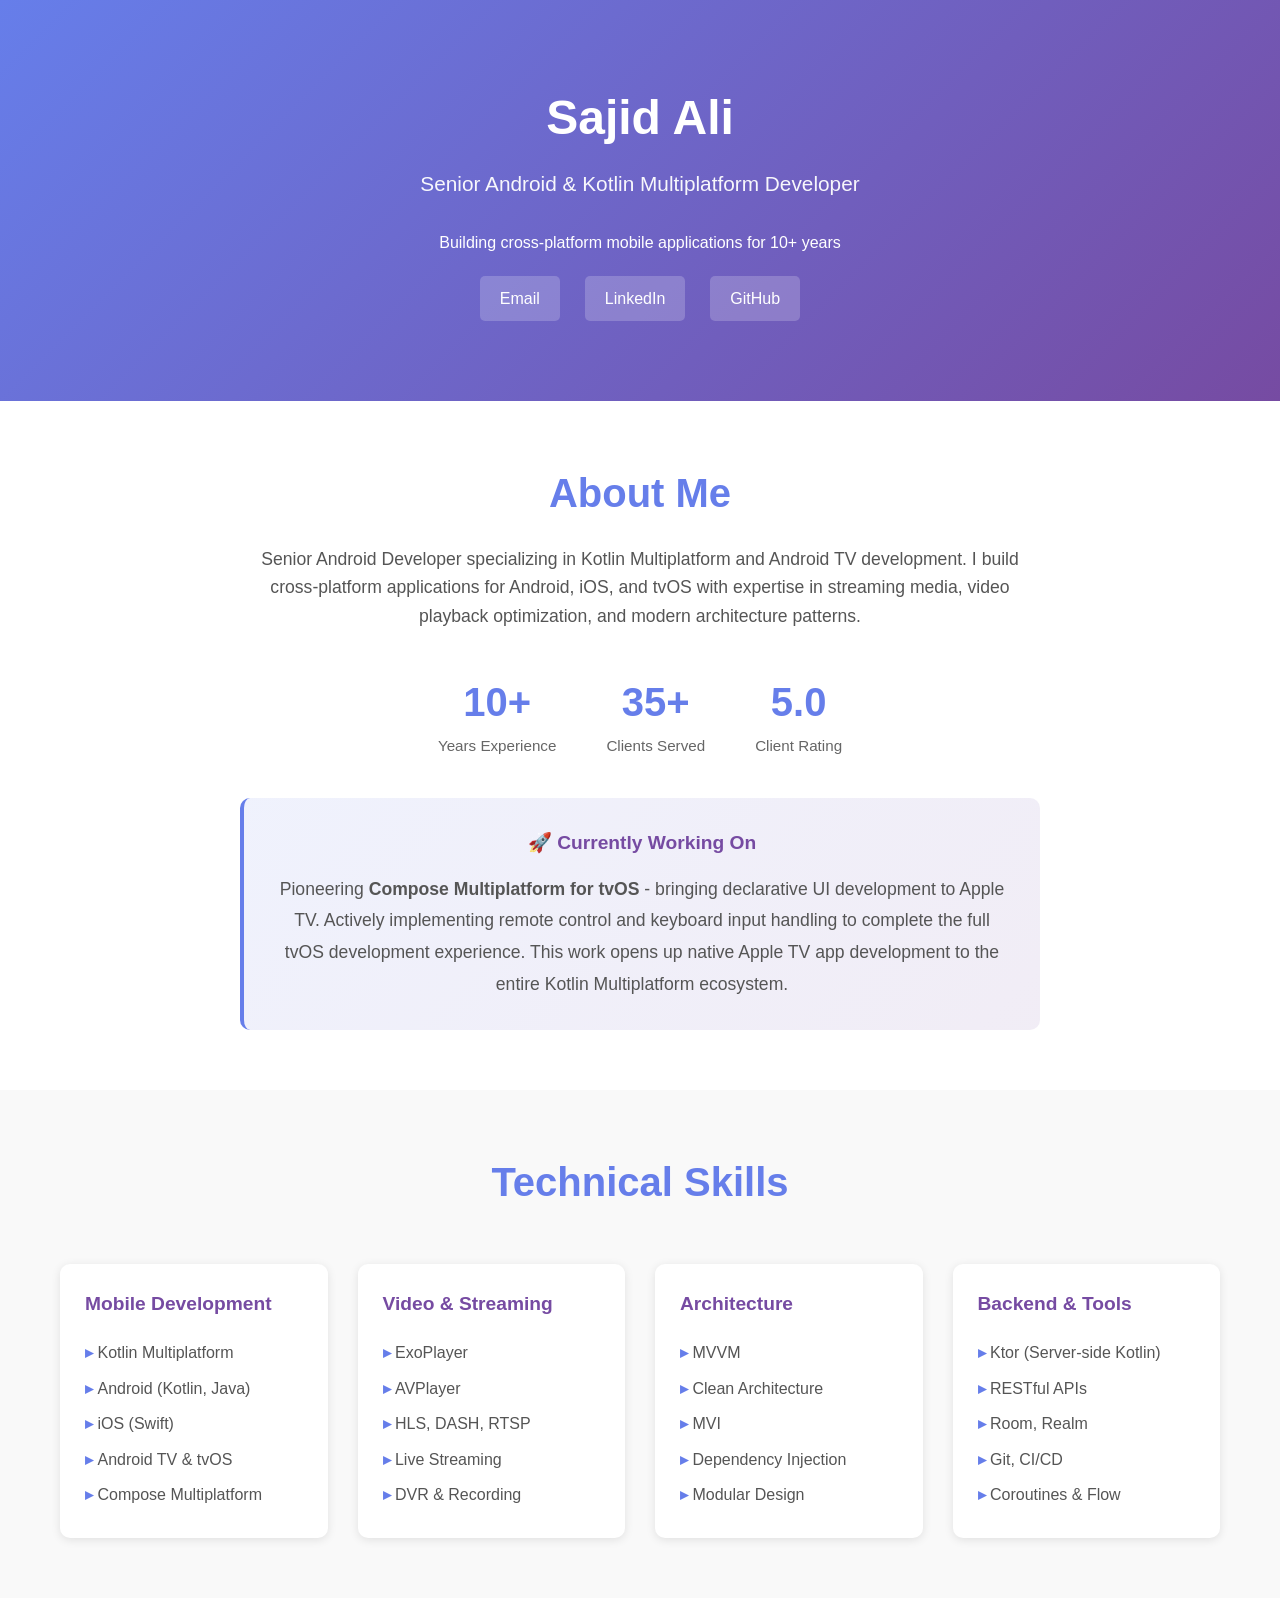
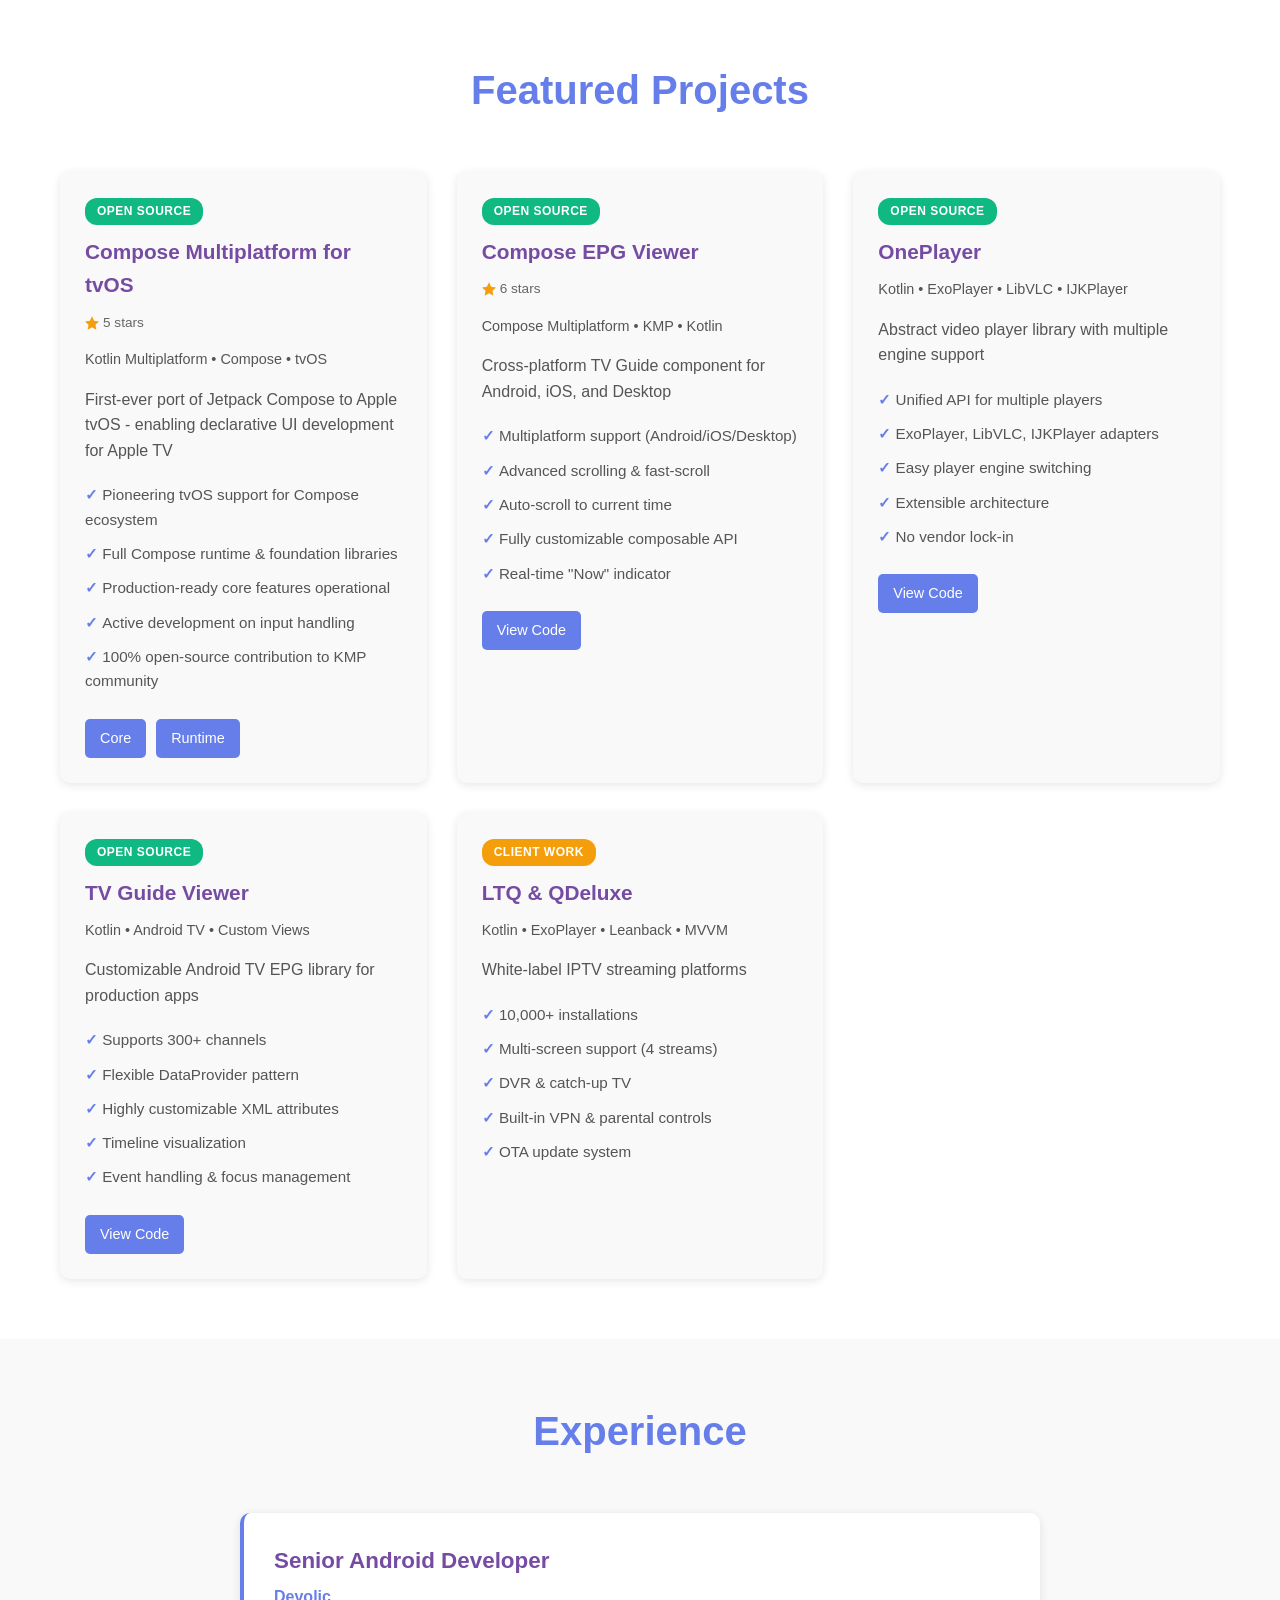
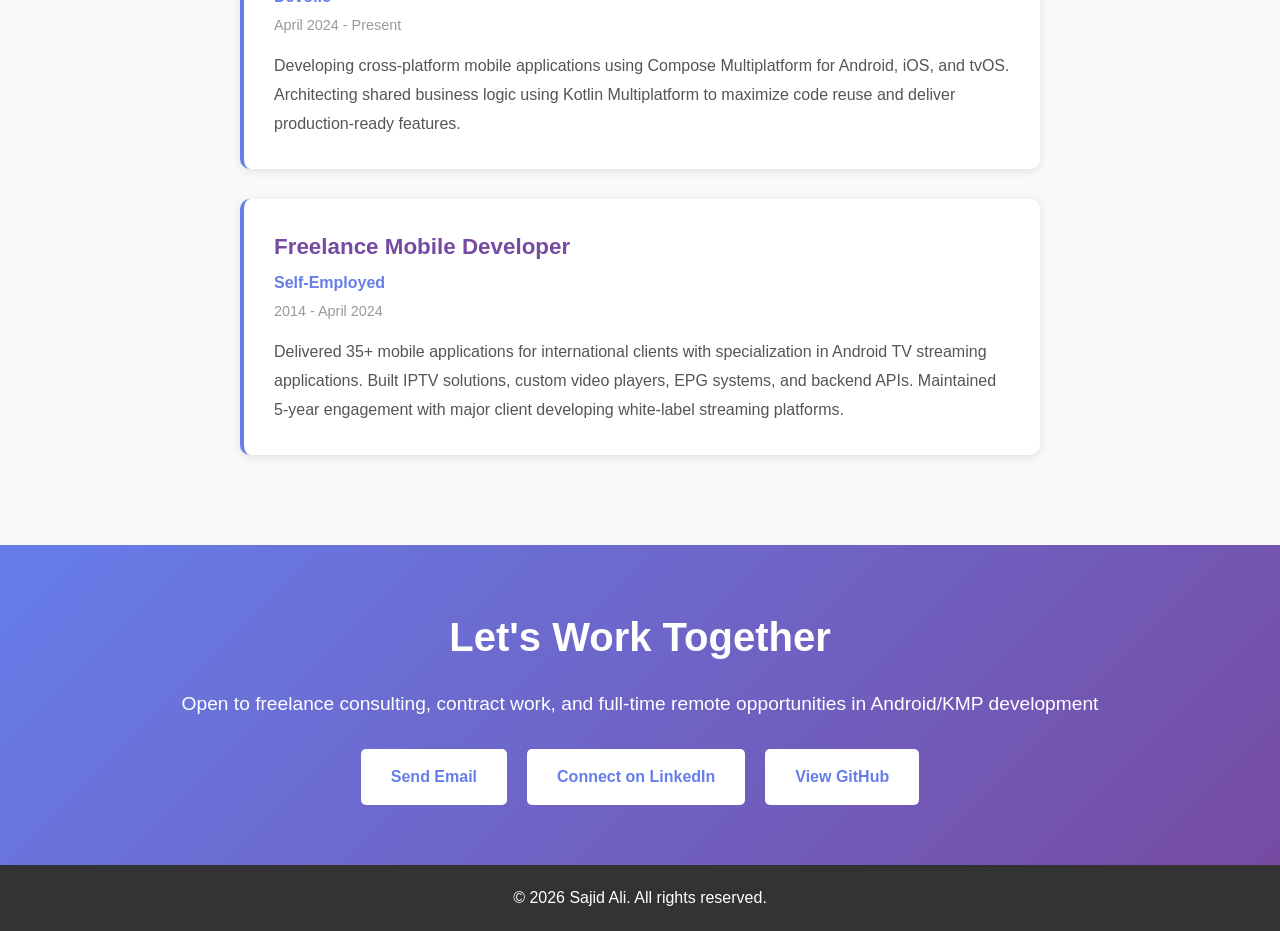
==== index.html @ f3c890b0 "Update Google Analytics with actual tracking ID G-HDCVKJ8803" ====
<!DOCTYPE html>
<html lang="en">
<head>
    <meta charset="UTF-8">
    <meta name="viewport" content="width=device-width, initial-scale=1.0">
    <meta name="description" content="Sajid Ali - Senior Android & Kotlin Multiplatform Developer with 10+ years experience">

    <!-- Google Analytics 4 -->
    <script async src="https://www.googletagmanager.com/gtag/js?id=G-HDCVKJ8803"></script>
    <script>
        window.dataLayer = window.dataLayer || [];
        function gtag(){dataLayer.push(arguments);}
        gtag('js', new Date());
        gtag('config', 'G-HDCVKJ8803');
    </script>

    <!-- Open Graph / Social Media -->
    <meta property="og:type" content="website">
    <meta property="og:url" content="https://sajidali.dev/">
    <meta property="og:title" content="Sajid Ali - Senior Android & Kotlin Multiplatform Developer">
    <meta property="og:description" content="Senior Android Developer specializing in Kotlin Multiplatform, Android TV, and tvOS development. Creator of Compose Multiplatform for tvOS.">
    <meta property="og:site_name" content="Sajid Ali Portfolio">

    <!-- Twitter Card -->
    <meta name="twitter:card" content="summary_large_image">
    <meta name="twitter:url" content="https://sajidali.dev/">
    <meta name="twitter:title" content="Sajid Ali - Senior Android & Kotlin Multiplatform Developer">
    <meta name="twitter:description" content="Senior Android Developer specializing in Kotlin Multiplatform, Android TV, and tvOS development. Creator of Compose Multiplatform for tvOS.">

    <!-- Favicon -->
    <link rel="icon" href="data:image/svg+xml,<svg xmlns='http://www.w3.org/2000/svg' viewBox='0 0 100 100'><rect width='100' height='100' fill='%23667eea'/><text x='50' y='50' font-family='Arial,sans-serif' font-size='50' font-weight='bold' fill='white' text-anchor='middle' dominant-baseline='central'>SA</text></svg>">

    <title>Sajid Ali - Android Developer</title>

    <!-- Structured Data -->
    <script type="application/ld+json">
    {
        "@context": "https://schema.org",
        "@type": "Person",
        "name": "Sajid Ali",
        "jobTitle": "Senior Android & Kotlin Multiplatform Developer",
        "url": "https://sajidali.dev",
        "sameAs": [
            "https://github.com/sajidalidev",
            "https://linkedin.com/in/sajidalidev"
        ],
        "email": "sajidhanif865@gmail.com",
        "worksFor": {
            "@type": "Organization",
            "name": "Devolic"
        },
        "alumniOf": {
            "@type": "Organization",
            "name": "Self-Employed"
        },
        "knowsAbout": [
            "Kotlin Multiplatform",
            "Android Development",
            "iOS Development",
            "tvOS Development",
            "Compose Multiplatform",
            "ExoPlayer",
            "Video Streaming",
            "IPTV"
        ]
    }
    </script>

    <style>
        * {
            margin: 0;
            padding: 0;
            box-sizing: border-box;
        }

        body {
            font-family: -apple-system, BlinkMacSystemFont, 'Segoe UI', Roboto, Oxygen, Ubuntu, sans-serif;
            line-height: 1.6;
            color: #333;
            background: #f5f5f5;
        }

        .container {
            max-width: 1200px;
            margin: 0 auto;
            padding: 0 20px;
        }

        /* Header */
        header {
            background: linear-gradient(135deg, #667eea 0%, #764ba2 100%);
            color: white;
            padding: 80px 0;
            text-align: center;
        }

        header h1 {
            font-size: 3em;
            margin-bottom: 10px;
            font-weight: 700;
        }

        header .subtitle {
            font-size: 1.3em;
            margin-bottom: 30px;
            opacity: 0.95;
        }

        .contact-links {
            display: flex;
            justify-content: center;
            gap: 25px;
            flex-wrap: wrap;
            margin-top: 20px;
        }

        .contact-links a {
            color: white;
            text-decoration: none;
            padding: 10px 20px;
            background: rgba(255,255,255,0.2);
            border-radius: 5px;
            transition: background 0.3s;
        }

        .contact-links a:hover {
            background: rgba(255,255,255,0.3);
        }

        /* About */
        .about {
            background: white;
            padding: 60px 0;
            text-align: center;
        }

        .about h2 {
            font-size: 2.5em;
            margin-bottom: 20px;
            color: #667eea;
        }

        .about p {
            max-width: 800px;
            margin: 0 auto 30px;
            font-size: 1.1em;
            color: #555;
        }

        .current-focus {
            background: linear-gradient(135deg, rgba(102, 126, 234, 0.1) 0%, rgba(118, 75, 162, 0.1) 100%);
            padding: 30px;
            border-radius: 10px;
            max-width: 800px;
            margin: 40px auto 0;
            border-left: 4px solid #667eea;
        }

        .current-focus h3 {
            color: #764ba2;
            margin-bottom: 15px;
            font-size: 1.2em;
        }

        .current-focus p {
            margin: 0;
            color: #555;
            line-height: 1.8;
        }

        .stats {
            display: flex;
            justify-content: center;
            gap: 50px;
            flex-wrap: wrap;
            margin-top: 40px;
        }

        .stat {
            text-align: center;
        }

        .stat .number {
            font-size: 2.5em;
            font-weight: 700;
            color: #667eea;
        }

        .stat .label {
            color: #666;
            font-size: 0.95em;
        }

        /* Skills */
        .skills {
            padding: 60px 0;
            background: #f9f9f9;
        }

        .skills h2 {
            text-align: center;
            font-size: 2.5em;
            margin-bottom: 50px;
            color: #667eea;
        }

        .skills-grid {
            display: grid;
            grid-template-columns: repeat(auto-fit, minmax(250px, 1fr));
            gap: 30px;
        }

        .skill-category {
            background: white;
            padding: 25px;
            border-radius: 10px;
            box-shadow: 0 2px 10px rgba(0,0,0,0.1);
        }

        .skill-category h3 {
            color: #764ba2;
            margin-bottom: 15px;
            font-size: 1.2em;
        }

        .skill-category ul {
            list-style: none;
        }

        .skill-category li {
            padding: 5px 0;
            color: #555;
        }

        .skill-category li:before {
            content: "▸ ";
            color: #667eea;
            font-weight: bold;
        }

        /* Projects */
        .projects {
            padding: 60px 0;
            background: white;
        }

        .projects h2 {
            text-align: center;
            font-size: 2.5em;
            margin-bottom: 50px;
            color: #667eea;
        }

        .project-grid {
            display: grid;
            grid-template-columns: repeat(auto-fit, minmax(300px, 1fr));
            gap: 30px;
        }

        .project-card {
            background: #f9f9f9;
            border-radius: 10px;
            overflow: hidden;
            box-shadow: 0 2px 10px rgba(0,0,0,0.1);
            transition: transform 0.3s, box-shadow 0.3s;
        }

        .project-card:hover {
            transform: translateY(-5px);
            box-shadow: 0 5px 20px rgba(0,0,0,0.15);
        }

        .project-content {
            padding: 25px;
        }

        .project-card h3 {
            color: #764ba2;
            margin-bottom: 10px;
            font-size: 1.3em;
        }

        .project-badge {
            display: inline-block;
            padding: 4px 12px;
            border-radius: 12px;
            font-size: 0.75em;
            font-weight: 600;
            text-transform: uppercase;
            letter-spacing: 0.5px;
            margin-bottom: 10px;
        }

        .badge-opensource {
            background: #10b981;
            color: white;
        }

        .badge-client {
            background: #f59e0b;
            color: white;
        }

        .project-stats {
            display: flex;
            gap: 15px;
            margin-bottom: 15px;
            font-size: 0.85em;
            color: #666;
        }

        .stat-item {
            display: flex;
            align-items: center;
            gap: 4px;
        }

        .stat-item svg {
            width: 14px;
            height: 14px;
            fill: #f59e0b;
        }

        .project-tech {
            color: #667eea;
            font-size: 0.9em;
            margin-bottom: 15px;
        }

        .project-card p {
            color: #555;
            margin-bottom: 15px;
        }

        .project-card ul {
            list-style: none;
            margin-bottom: 20px;
        }

        .project-card li {
            padding: 5px 0;
            color: #555;
            font-size: 0.95em;
        }

        .project-card li:before {
            content: "✓ ";
            color: #667eea;
            font-weight: bold;
        }

        .project-links {
            display: flex;
            gap: 10px;
        }

        .project-links a {
            display: inline-block;
            padding: 8px 15px;
            background: #667eea;
            color: white;
            text-decoration: none;
            border-radius: 5px;
            font-size: 0.9em;
            transition: background 0.3s;
        }

        .project-links a:hover {
            background: #764ba2;
        }

        /* Experience */
        .experience {
            padding: 60px 0;
            background: #f9f9f9;
        }

        .experience h2 {
            text-align: center;
            font-size: 2.5em;
            margin-bottom: 50px;
            color: #667eea;
        }

        .timeline {
            max-width: 800px;
            margin: 0 auto;
        }

        .timeline-item {
            background: white;
            padding: 30px;
            margin-bottom: 30px;
            border-radius: 10px;
            border-left: 4px solid #667eea;
            box-shadow: 0 2px 10px rgba(0,0,0,0.1);
        }

        .timeline-item h3 {
            color: #764ba2;
            font-size: 1.4em;
            margin-bottom: 5px;
        }

        .timeline-item .company {
            color: #667eea;
            font-weight: 600;
            margin-bottom: 5px;
        }

        .timeline-item .date {
            color: #999;
            font-size: 0.9em;
            margin-bottom: 15px;
        }

        .timeline-item p {
            color: #555;
            line-height: 1.8;
        }

        /* Contact */
        .contact {
            padding: 60px 0;
            background: linear-gradient(135deg, #667eea 0%, #764ba2 100%);
            color: white;
            text-align: center;
        }

        .contact h2 {
            font-size: 2.5em;
            margin-bottom: 20px;
        }

        .contact p {
            font-size: 1.2em;
            margin-bottom: 30px;
        }

        .contact-buttons {
            display: flex;
            justify-content: center;
            gap: 20px;
            flex-wrap: wrap;
        }

        .contact-buttons a {
            display: inline-block;
            padding: 15px 30px;
            background: white;
            color: #667eea;
            text-decoration: none;
            border-radius: 5px;
            font-weight: 600;
            transition: transform 0.3s;
        }

        .contact-buttons a:hover {
            transform: scale(1.05);
        }

        /* Footer */
        footer {
            background: #333;
            color: white;
            text-align: center;
            padding: 20px 0;
        }

        /* Responsive */
        @media (max-width: 768px) {
            header {
                padding: 60px 0;
            }

            header h1 {
                font-size: 2em;
            }

            header .subtitle {
                font-size: 1.1em;
            }

            .contact-links {
                flex-direction: column;
                gap: 15px;
            }

            .contact-links a {
                display: block;
                text-align: center;
            }

            .about h2, .skills h2, .projects h2, .experience h2, .contact h2 {
                font-size: 2em;
            }

            .about p {
                font-size: 1em;
            }

            .stats {
                gap: 30px;
                flex-direction: column;
            }

            .stat .number {
                font-size: 2em;
            }

            .current-focus {
                padding: 20px;
                margin: 30px auto 0;
            }

            .current-focus h3 {
                font-size: 1.1em;
            }

            .skills-grid {
                grid-template-columns: 1fr;
            }

            .project-grid {
                grid-template-columns: 1fr;
            }

            .project-badge {
                font-size: 0.7em;
            }

            .project-stats {
                font-size: 0.8em;
            }

            .contact-buttons {
                flex-direction: column;
                gap: 15px;
            }

            .contact-buttons a {
                width: 100%;
                max-width: 300px;
            }
        }
    </style>
</head>
<body>
    <!-- Header -->
    <header>
        <div class="container">
            <h1>Sajid Ali</h1>
            <p class="subtitle">Senior Android & Kotlin Multiplatform Developer</p>
            <p>Building cross-platform mobile applications for 10+ years</p>
            <div class="contact-links">
                <a href="mailto:sajidhanif865@gmail.com">Email</a>
                <a href="https://linkedin.com/in/sajidalidev" target="_blank">LinkedIn</a>
                <a href="https://github.com/sajidalidev" target="_blank">GitHub</a>
            </div>
        </div>
    </header>

    <!-- About -->
    <section class="about">
        <div class="container">
            <h2>About Me</h2>
            <p>
                Senior Android Developer specializing in Kotlin Multiplatform and Android TV development. 
                I build cross-platform applications for Android, iOS, and tvOS with expertise in streaming 
                media, video playback optimization, and modern architecture patterns.
            </p>
            <div class="stats">
                <div class="stat">
                    <div class="number">10+</div>
                    <div class="label">Years Experience</div>
                </div>
                <div class="stat">
                    <div class="number">35+</div>
                    <div class="label">Clients Served</div>
                </div>
                <div class="stat">
                    <div class="number">5.0</div>
                    <div class="label">Client Rating</div>
                </div>
            </div>
            <div class="current-focus">
                <h3>🚀 Currently Working On</h3>
                <p>
                    Pioneering <strong>Compose Multiplatform for tvOS</strong> - bringing declarative UI development to Apple TV.
                    Actively implementing remote control and keyboard input handling to complete the full tvOS development experience.
                    This work opens up native Apple TV app development to the entire Kotlin Multiplatform ecosystem.
                </p>
            </div>
        </div>
    </section>

    <!-- Skills -->
    <section class="skills">
        <div class="container">
            <h2>Technical Skills</h2>
            <div class="skills-grid">
                <div class="skill-category">
                    <h3>Mobile Development</h3>
                    <ul>
                        <li>Kotlin Multiplatform</li>
                        <li>Android (Kotlin, Java)</li>
                        <li>iOS (Swift)</li>
                        <li>Android TV & tvOS</li>
                        <li>Compose Multiplatform</li>
                    </ul>
                </div>
                <div class="skill-category">
                    <h3>Video & Streaming</h3>
                    <ul>
                        <li>ExoPlayer</li>
                        <li>AVPlayer</li>
                        <li>HLS, DASH, RTSP</li>
                        <li>Live Streaming</li>
                        <li>DVR & Recording</li>
                    </ul>
                </div>
                <div class="skill-category">
                    <h3>Architecture</h3>
                    <ul>
                        <li>MVVM</li>
                        <li>Clean Architecture</li>
                        <li>MVI</li>
                        <li>Dependency Injection</li>
                        <li>Modular Design</li>
                    </ul>
                </div>
                <div class="skill-category">
                    <h3>Backend & Tools</h3>
                    <ul>
                        <li>Ktor (Server-side Kotlin)</li>
                        <li>RESTful APIs</li>
                        <li>Room, Realm</li>
                        <li>Git, CI/CD</li>
                        <li>Coroutines & Flow</li>
                    </ul>
                </div>
            </div>
        </div>
    </section>

    <!-- Projects -->
    <section class="projects">
        <div class="container">
            <h2>Featured Projects</h2>
            <div class="project-grid">
                <!-- Open Source Libraries -->
                <div class="project-card">
                    <div class="project-content">
                        <span class="project-badge badge-opensource">Open Source</span>
                        <h3>Compose Multiplatform for tvOS</h3>
                        <div class="project-stats">
                            <div class="stat-item">
                                <svg xmlns="http://www.w3.org/2000/svg" viewBox="0 0 24 24"><path d="M12 .587l3.668 7.568 8.332 1.151-6.064 5.828 1.48 8.279-7.416-3.967-7.417 3.967 1.481-8.279-6.064-5.828 8.332-1.151z"/></svg>
                                <span>5 stars</span>
                            </div>
                        </div>
                        <p class="project-tech">Kotlin Multiplatform • Compose • tvOS</p>
                        <p>First-ever port of Jetpack Compose to Apple tvOS - enabling declarative UI development for Apple TV</p>
                        <ul>
                            <li>Pioneering tvOS support for Compose ecosystem</li>
                            <li>Full Compose runtime & foundation libraries</li>
                            <li>Production-ready core features operational</li>
                            <li>Active development on input handling</li>
                            <li>100% open-source contribution to KMP community</li>
                        </ul>
                        <div class="project-links">
                            <a href="https://github.com/sajidalidev/compose-multiplatform-core-tvos" target="_blank">Core</a>
                            <a href="https://github.com/sajidalidev/compose-multiplatform-tvos" target="_blank">Runtime</a>
                        </div>
                    </div>
                </div>

                <div class="project-card">
                    <div class="project-content">
                        <span class="project-badge badge-opensource">Open Source</span>
                        <h3>Compose EPG Viewer</h3>
                        <div class="project-stats">
                            <div class="stat-item">
                                <svg xmlns="http://www.w3.org/2000/svg" viewBox="0 0 24 24"><path d="M12 .587l3.668 7.568 8.332 1.151-6.064 5.828 1.48 8.279-7.416-3.967-7.417 3.967 1.481-8.279-6.064-5.828 8.332-1.151z"/></svg>
                                <span>6 stars</span>
                            </div>
                        </div>
                        <p class="project-tech">Compose Multiplatform • KMP • Kotlin</p>
                        <p>Cross-platform TV Guide component for Android, iOS, and Desktop</p>
                        <ul>
                            <li>Multiplatform support (Android/iOS/Desktop)</li>
                            <li>Advanced scrolling & fast-scroll</li>
                            <li>Auto-scroll to current time</li>
                            <li>Fully customizable composable API</li>
                            <li>Real-time "Now" indicator</li>
                        </ul>
                        <div class="project-links">
                            <a href="https://github.com/sajidalidev/compose-epg-viewer" target="_blank">View Code</a>
                        </div>
                    </div>
                </div>

                <div class="project-card">
                    <div class="project-content">
                        <span class="project-badge badge-opensource">Open Source</span>
                        <h3>OnePlayer</h3>
                        <p class="project-tech">Kotlin • ExoPlayer • LibVLC • IJKPlayer</p>
                        <p>Abstract video player library with multiple engine support</p>
                        <ul>
                            <li>Unified API for multiple players</li>
                            <li>ExoPlayer, LibVLC, IJKPlayer adapters</li>
                            <li>Easy player engine switching</li>
                            <li>Extensible architecture</li>
                            <li>No vendor lock-in</li>
                        </ul>
                        <div class="project-links">
                            <a href="https://github.com/sajidalidev/OnePlayer" target="_blank">View Code</a>
                        </div>
                    </div>
                </div>

                <div class="project-card">
                    <div class="project-content">
                        <span class="project-badge badge-opensource">Open Source</span>
                        <h3>TV Guide Viewer</h3>
                        <p class="project-tech">Kotlin • Android TV • Custom Views</p>
                        <p>Customizable Android TV EPG library for production apps</p>
                        <ul>
                            <li>Supports 300+ channels</li>
                            <li>Flexible DataProvider pattern</li>
                            <li>Highly customizable XML attributes</li>
                            <li>Timeline visualization</li>
                            <li>Event handling & focus management</li>
                        </ul>
                        <div class="project-links">
                            <a href="https://github.com/sajidalidev/TV-Guide" target="_blank">View Code</a>
                        </div>
                    </div>
                </div>

                <!-- Client Projects -->
                <div class="project-card">
                    <div class="project-content">
                        <span class="project-badge badge-client">Client Work</span>
                        <h3>LTQ & QDeluxe</h3>
                        <p class="project-tech">Kotlin • ExoPlayer • Leanback • MVVM</p>
                        <p>White-label IPTV streaming platforms</p>
                        <ul>
                            <li>10,000+ installations</li>
                            <li>Multi-screen support (4 streams)</li>
                            <li>DVR & catch-up TV</li>
                            <li>Built-in VPN & parental controls</li>
                            <li>OTA update system</li>
                        </ul>
                    </div>
                </div>

            </div>
        </div>
    </section>

    <!-- Experience -->
    <section class="experience">
        <div class="container">
            <h2>Experience</h2>
            <div class="timeline">
                <div class="timeline-item">
                    <h3>Senior Android Developer</h3>
                    <div class="company">Devolic</div>
                    <div class="date">April 2024 - Present</div>
                    <p>
                        Developing cross-platform mobile applications using Compose Multiplatform for 
                        Android, iOS, and tvOS. Architecting shared business logic using Kotlin Multiplatform 
                        to maximize code reuse and deliver production-ready features.
                    </p>
                </div>

                <div class="timeline-item">
                    <h3>Freelance Mobile Developer</h3>
                    <div class="company">Self-Employed</div>
                    <div class="date">2014 - April 2024</div>
                    <p>
                        Delivered 35+ mobile applications for international clients with specialization 
                        in Android TV streaming applications. Built IPTV solutions, custom video players, 
                        EPG systems, and backend APIs. Maintained 5-year engagement with major client 
                        developing white-label streaming platforms.
                    </p>
                </div>
            </div>
        </div>
    </section>

    <!-- Contact -->
    <section class="contact">
        <div class="container">
            <h2>Let's Work Together</h2>
            <p>Open to freelance consulting, contract work, and full-time remote opportunities in Android/KMP development</p>
            <div class="contact-buttons">
                <a href="mailto:sajidhanif865@gmail.com">Send Email</a>
                <a href="https://linkedin.com/in/sajidalidev" target="_blank">Connect on LinkedIn</a>
                <a href="https://github.com/sajidalidev" target="_blank">View GitHub</a>
            </div>
        </div>
    </section>

    <!-- Footer -->
    <footer>
        <div class="container">
            <p>&copy; 2026 Sajid Ali. All rights reserved.</p>
        </div>
    </footer>
</body>
</html>
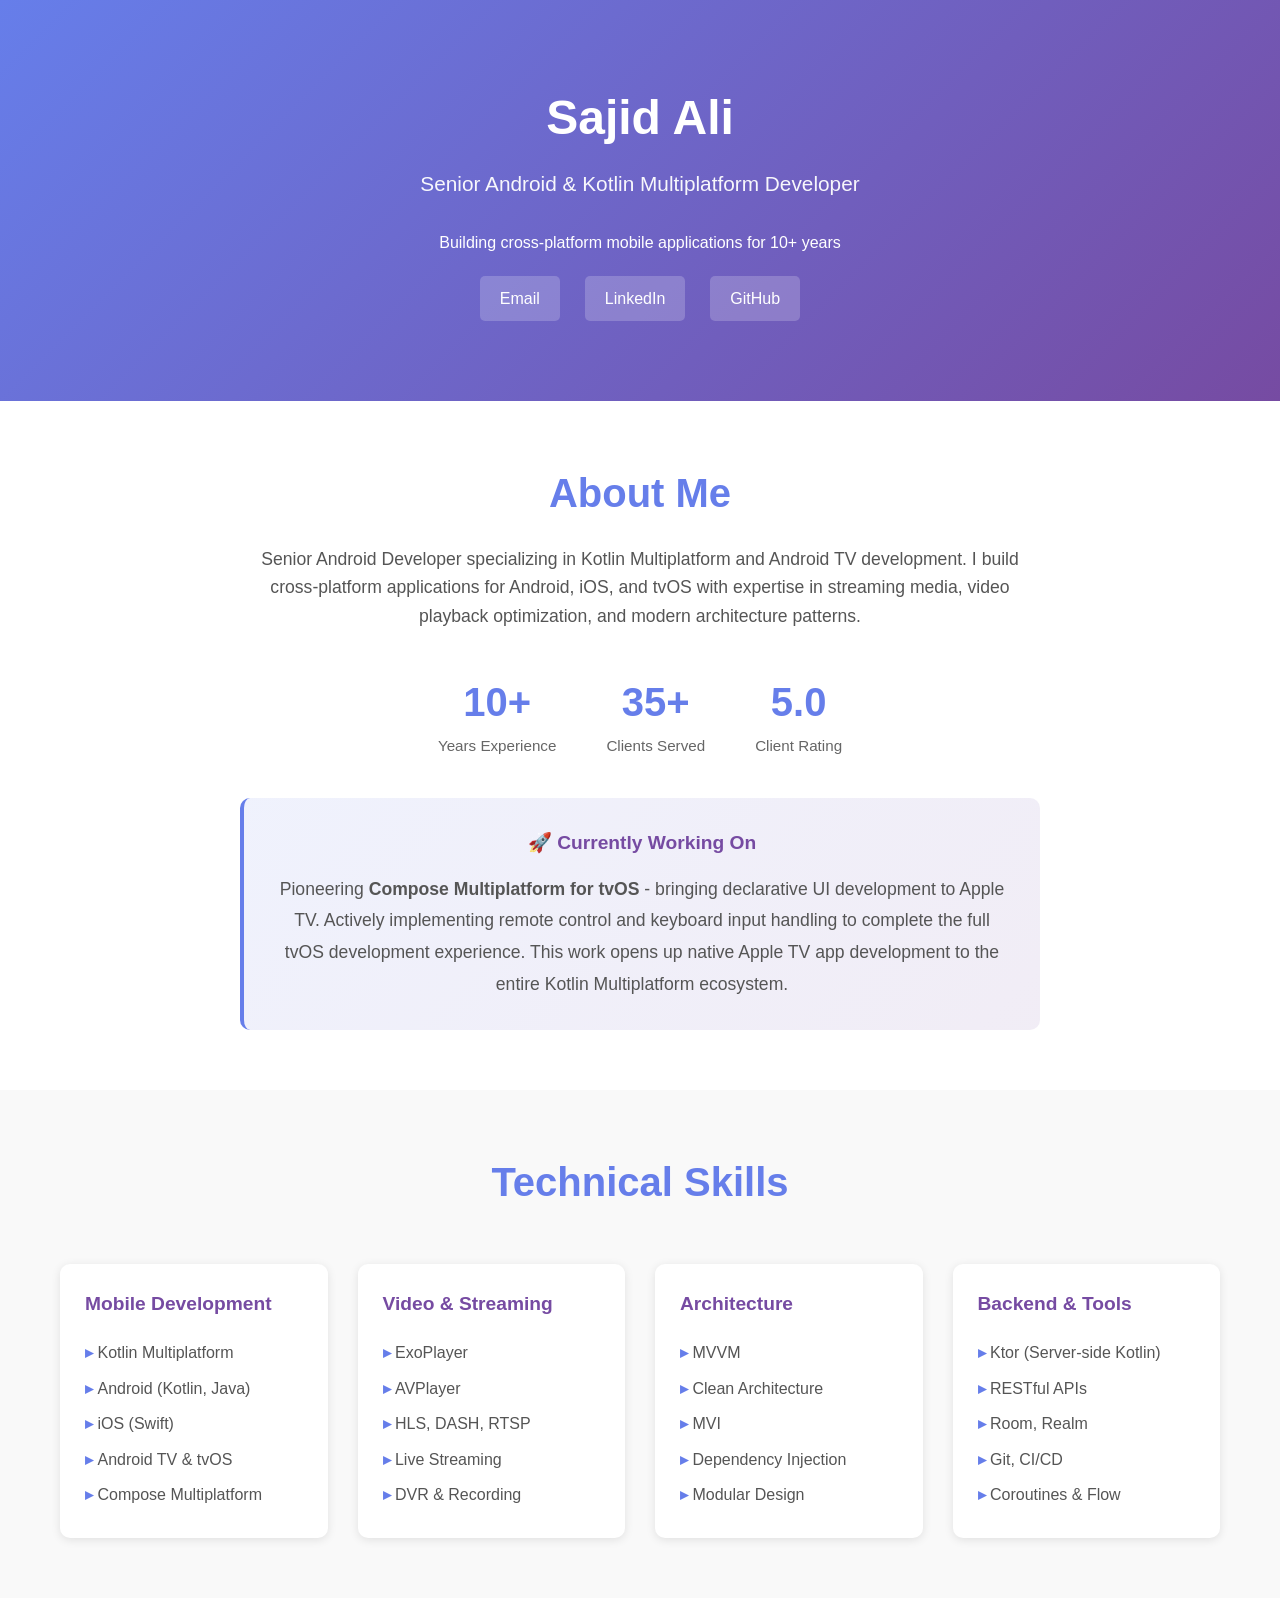
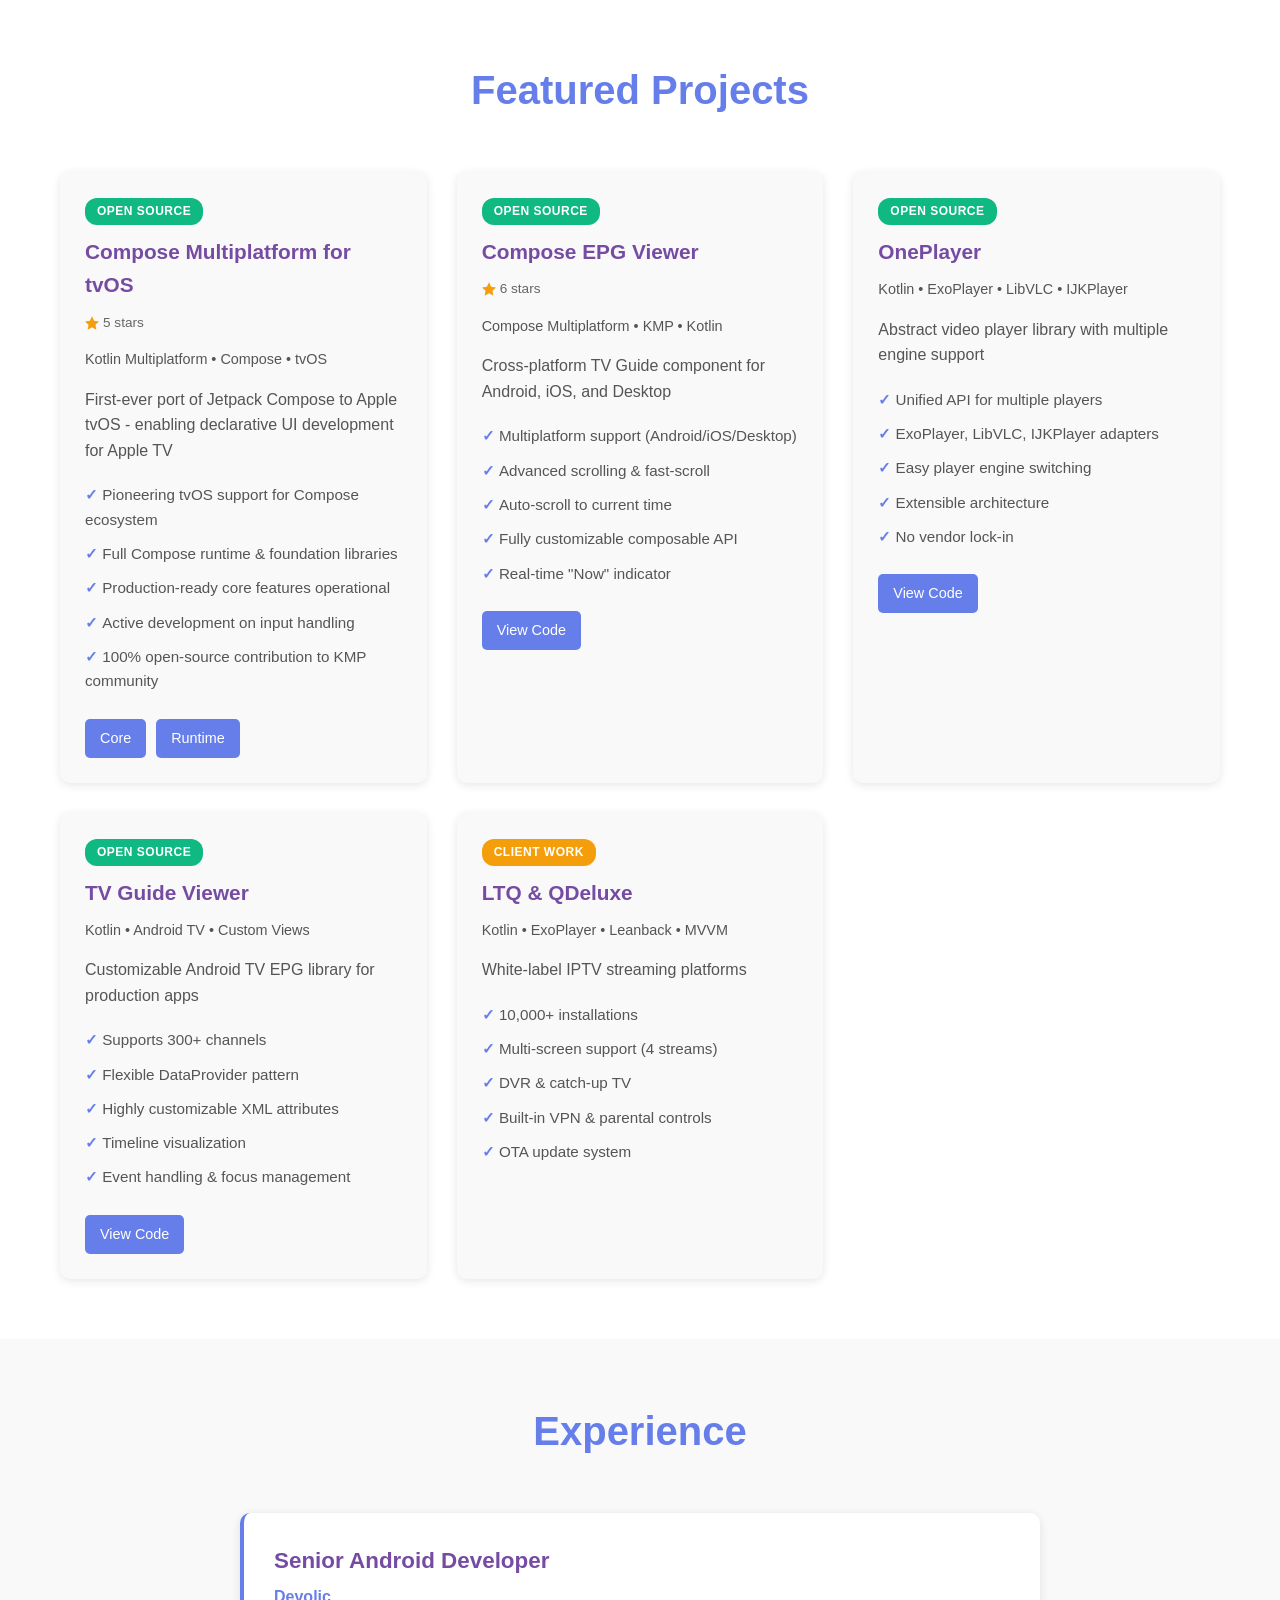
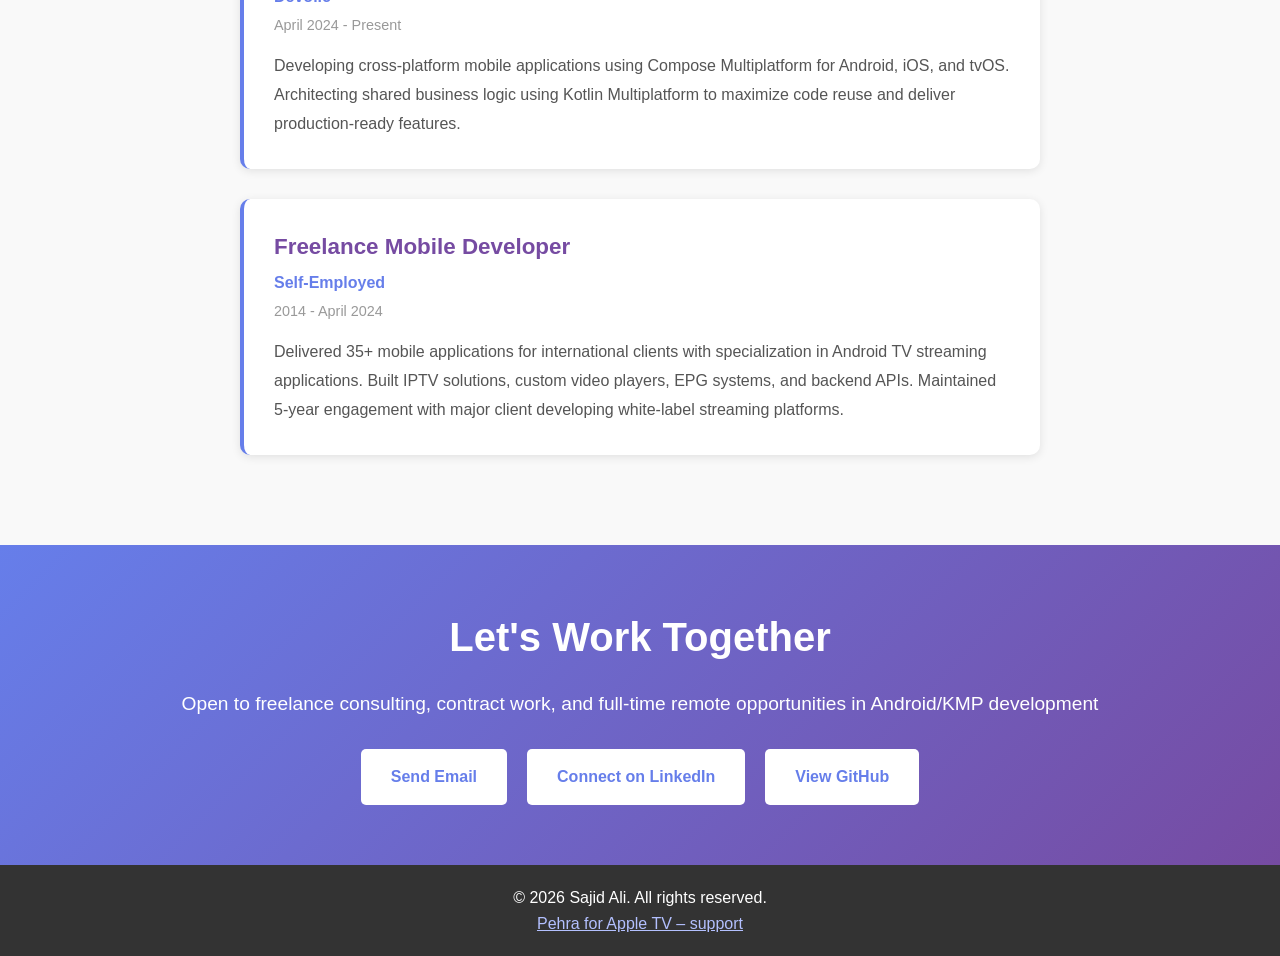
==== commit b39f9f81: "Add Pehra support and privacy page Support page for the Pehra Apple TV app at /pehra/, used as the A" ====
--- a/index.html
+++ b/index.html
@@ -807,6 +807,7 @@
     <footer>
         <div class="container">
             <p>&copy; 2026 Sajid Ali. All rights reserved.</p>
+            <p><a href="/pehra/" style="color: #b3c0ff;">Pehra for Apple TV &ndash; support</a></p>
         </div>
     </footer>
 </body>
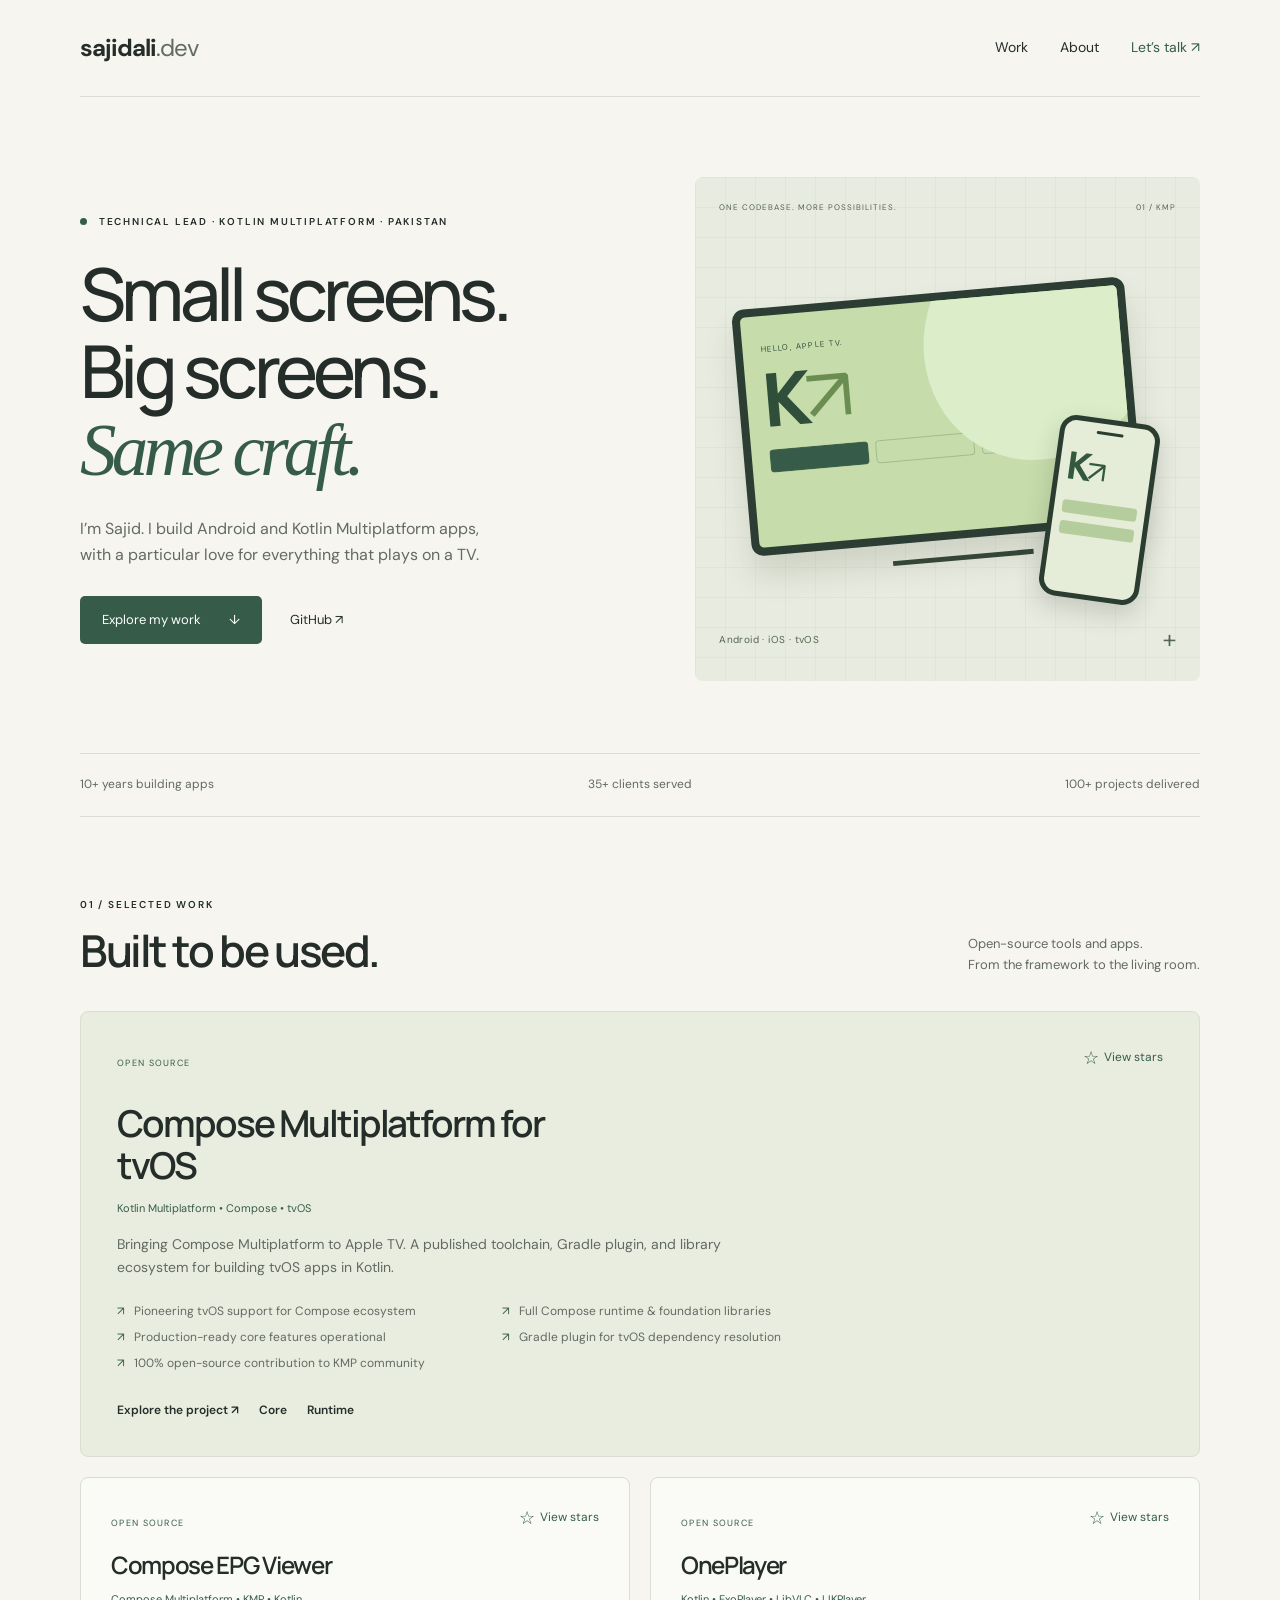
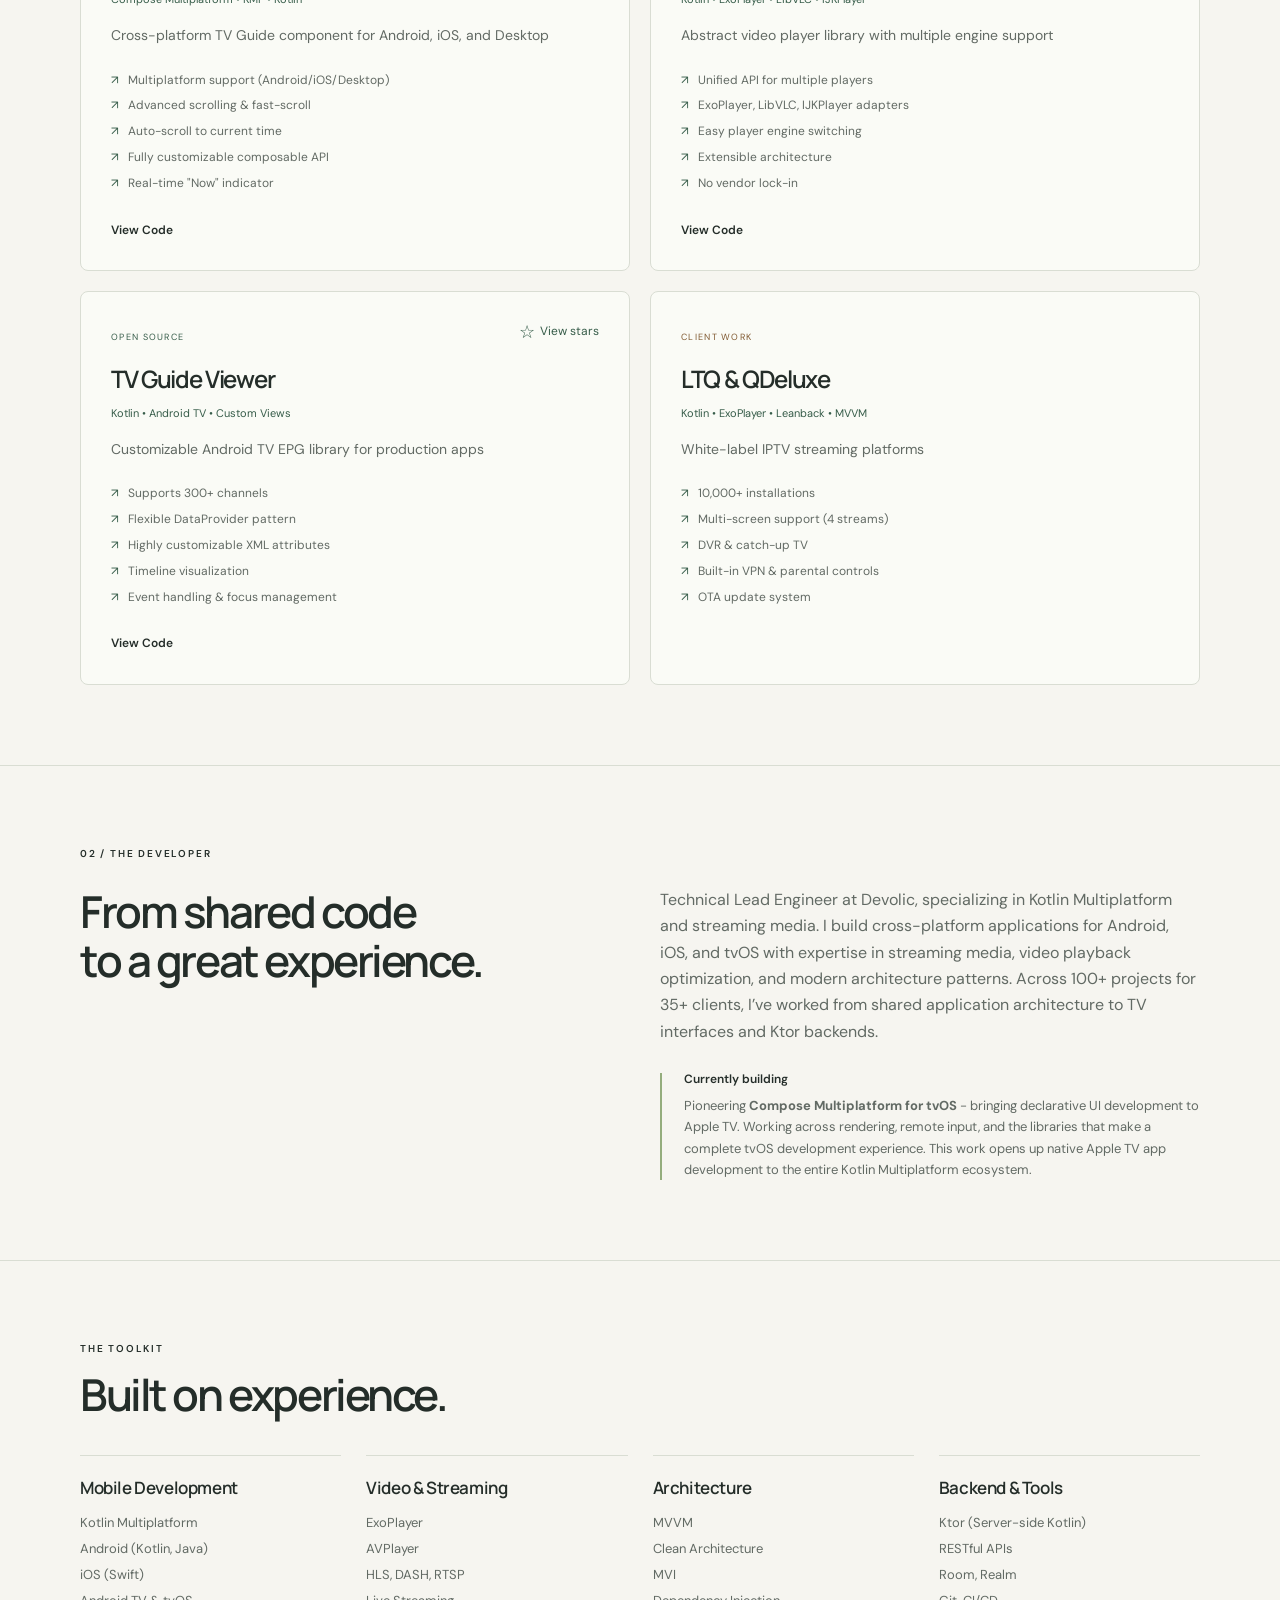
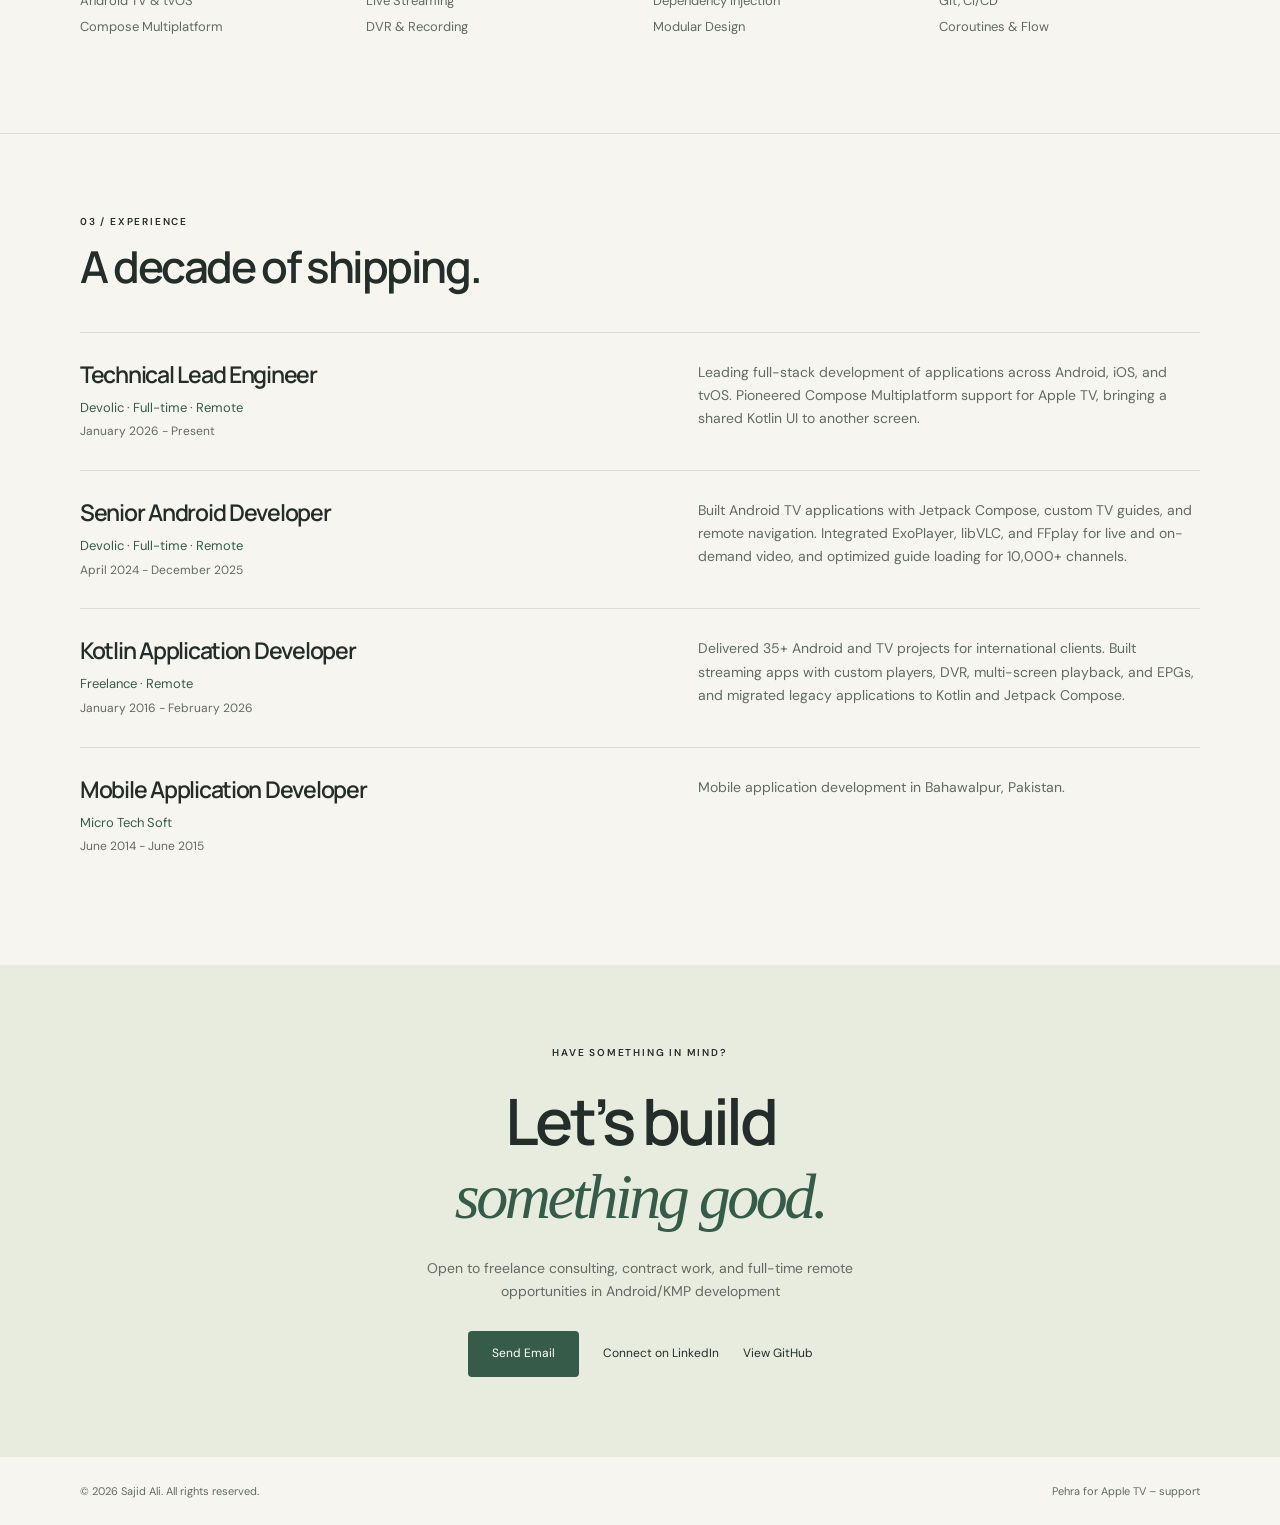
==== commit 2ccf25b1: "Redesign portfolio and Pehra with automatic GitHub stars" ====
--- a/index.html
+++ b/index.html
@@ -3,7 +3,7 @@
 <head>
     <meta charset="UTF-8">
     <meta name="viewport" content="width=device-width, initial-scale=1.0">
-    <meta name="description" content="Sajid Ali - Senior Android & Kotlin Multiplatform Developer with 10+ years experience">
+    <meta name="description" content="Sajid Ali - Technical Lead & Kotlin Multiplatform Engineer with 10+ years experience">
 
     <!-- Google Analytics 4 -->
     <script async src="https://www.googletagmanager.com/gtag/js?id=G-HDCVKJ8803"></script>
@@ -17,20 +17,20 @@
     <!-- Open Graph / Social Media -->
     <meta property="og:type" content="website">
     <meta property="og:url" content="https://sajidali.dev/">
-    <meta property="og:title" content="Sajid Ali - Senior Android & Kotlin Multiplatform Developer">
-    <meta property="og:description" content="Senior Android Developer specializing in Kotlin Multiplatform, Android TV, and tvOS development. Creator of Compose Multiplatform for tvOS.">
+    <meta property="og:title" content="Sajid Ali - Technical Lead & Kotlin Multiplatform Engineer">
+    <meta property="og:description" content="Technical Lead Engineer building Kotlin Multiplatform apps for Android, iOS, and tvOS. Creator of Compose Multiplatform for tvOS.">
     <meta property="og:site_name" content="Sajid Ali Portfolio">
 
     <!-- Twitter Card -->
     <meta name="twitter:card" content="summary_large_image">
     <meta name="twitter:url" content="https://sajidali.dev/">
-    <meta name="twitter:title" content="Sajid Ali - Senior Android & Kotlin Multiplatform Developer">
-    <meta name="twitter:description" content="Senior Android Developer specializing in Kotlin Multiplatform, Android TV, and tvOS development. Creator of Compose Multiplatform for tvOS.">
+    <meta name="twitter:title" content="Sajid Ali - Technical Lead & Kotlin Multiplatform Engineer">
+    <meta name="twitter:description" content="Technical Lead Engineer building Kotlin Multiplatform apps for Android, iOS, and tvOS. Creator of Compose Multiplatform for tvOS.">
 
     <!-- Favicon -->
-    <link rel="icon" href="data:image/svg+xml,<svg xmlns='http://www.w3.org/2000/svg' viewBox='0 0 100 100'><rect width='100' height='100' fill='%23667eea'/><text x='50' y='50' font-family='Arial,sans-serif' font-size='50' font-weight='bold' fill='white' text-anchor='middle' dominant-baseline='central'>SA</text></svg>">
-
-    <title>Sajid Ali - Android Developer</title>
+    <link rel="icon" href="data:image/svg+xml,<svg xmlns='http://www.w3.org/2000/svg' viewBox='0 0 100 100'><rect width='100' height='100' fill='%232e5144'/><text x='50' y='50' font-family='Arial,sans-serif' font-size='50' font-weight='bold' fill='white' text-anchor='middle' dominant-baseline='central'>SA</text></svg>">
+
+    <title>Sajid Ali | Android, Kotlin & TV</title>
 
     <!-- Structured Data -->
     <script type="application/ld+json">
@@ -38,7 +38,7 @@
         "@context": "https://schema.org",
         "@type": "Person",
         "name": "Sajid Ali",
-        "jobTitle": "Senior Android & Kotlin Multiplatform Developer",
+        "jobTitle": "Technical Lead Engineer",
         "url": "https://sajidali.dev",
         "sameAs": [
             "https://github.com/sajidalidev",
@@ -51,7 +51,7 @@
         },
         "alumniOf": {
             "@type": "Organization",
-            "name": "Self-Employed"
+            "name": "Islamia University Bahawalpur"
         },
         "knowsAbout": [
             "Kotlin Multiplatform",
@@ -66,528 +66,157 @@
     }
     </script>
 
-    <style>
-        * {
-            margin: 0;
-            padding: 0;
-            box-sizing: border-box;
-        }
-
-        body {
-            font-family: -apple-system, BlinkMacSystemFont, 'Segoe UI', Roboto, Oxygen, Ubuntu, sans-serif;
-            line-height: 1.6;
-            color: #333;
-            background: #f5f5f5;
-        }
-
-        .container {
-            max-width: 1200px;
-            margin: 0 auto;
-            padding: 0 20px;
-        }
-
-        /* Header */
-        header {
-            background: linear-gradient(135deg, #667eea 0%, #764ba2 100%);
-            color: white;
-            padding: 80px 0;
-            text-align: center;
-        }
-
-        header h1 {
-            font-size: 3em;
-            margin-bottom: 10px;
-            font-weight: 700;
-        }
-
-        header .subtitle {
-            font-size: 1.3em;
-            margin-bottom: 30px;
-            opacity: 0.95;
-        }
-
-        .contact-links {
-            display: flex;
-            justify-content: center;
-            gap: 25px;
-            flex-wrap: wrap;
-            margin-top: 20px;
-        }
-
-        .contact-links a {
-            color: white;
-            text-decoration: none;
-            padding: 10px 20px;
-            background: rgba(255,255,255,0.2);
-            border-radius: 5px;
-            transition: background 0.3s;
-        }
-
-        .contact-links a:hover {
-            background: rgba(255,255,255,0.3);
-        }
-
-        /* About */
-        .about {
-            background: white;
-            padding: 60px 0;
-            text-align: center;
-        }
-
-        .about h2 {
-            font-size: 2.5em;
-            margin-bottom: 20px;
-            color: #667eea;
-        }
-
-        .about p {
-            max-width: 800px;
-            margin: 0 auto 30px;
-            font-size: 1.1em;
-            color: #555;
-        }
-
-        .current-focus {
-            background: linear-gradient(135deg, rgba(102, 126, 234, 0.1) 0%, rgba(118, 75, 162, 0.1) 100%);
-            padding: 30px;
-            border-radius: 10px;
-            max-width: 800px;
-            margin: 40px auto 0;
-            border-left: 4px solid #667eea;
-        }
-
-        .current-focus h3 {
-            color: #764ba2;
-            margin-bottom: 15px;
-            font-size: 1.2em;
-        }
-
-        .current-focus p {
-            margin: 0;
-            color: #555;
-            line-height: 1.8;
-        }
-
-        .stats {
-            display: flex;
-            justify-content: center;
-            gap: 50px;
-            flex-wrap: wrap;
-            margin-top: 40px;
-        }
-
-        .stat {
-            text-align: center;
-        }
-
-        .stat .number {
-            font-size: 2.5em;
-            font-weight: 700;
-            color: #667eea;
-        }
-
-        .stat .label {
-            color: #666;
-            font-size: 0.95em;
-        }
-
-        /* Skills */
-        .skills {
-            padding: 60px 0;
-            background: #f9f9f9;
-        }
-
-        .skills h2 {
-            text-align: center;
-            font-size: 2.5em;
-            margin-bottom: 50px;
-            color: #667eea;
-        }
-
-        .skills-grid {
-            display: grid;
-            grid-template-columns: repeat(auto-fit, minmax(250px, 1fr));
-            gap: 30px;
-        }
-
-        .skill-category {
-            background: white;
-            padding: 25px;
-            border-radius: 10px;
-            box-shadow: 0 2px 10px rgba(0,0,0,0.1);
-        }
-
-        .skill-category h3 {
-            color: #764ba2;
-            margin-bottom: 15px;
-            font-size: 1.2em;
-        }
-
-        .skill-category ul {
-            list-style: none;
-        }
-
-        .skill-category li {
-            padding: 5px 0;
-            color: #555;
-        }
-
-        .skill-category li:before {
-            content: "▸ ";
-            color: #667eea;
-            font-weight: bold;
-        }
-
-        /* Projects */
-        .projects {
-            padding: 60px 0;
-            background: white;
-        }
-
-        .projects h2 {
-            text-align: center;
-            font-size: 2.5em;
-            margin-bottom: 50px;
-            color: #667eea;
-        }
-
-        .project-grid {
-            display: grid;
-            grid-template-columns: repeat(auto-fit, minmax(300px, 1fr));
-            gap: 30px;
-        }
-
-        .project-card {
-            background: #f9f9f9;
-            border-radius: 10px;
-            overflow: hidden;
-            box-shadow: 0 2px 10px rgba(0,0,0,0.1);
-            transition: transform 0.3s, box-shadow 0.3s;
-        }
-
-        .project-card:hover {
-            transform: translateY(-5px);
-            box-shadow: 0 5px 20px rgba(0,0,0,0.15);
-        }
-
-        .project-content {
-            padding: 25px;
-        }
-
-        .project-card h3 {
-            color: #764ba2;
-            margin-bottom: 10px;
-            font-size: 1.3em;
-        }
-
-        .project-badge {
-            display: inline-block;
-            padding: 4px 12px;
-            border-radius: 12px;
-            font-size: 0.75em;
-            font-weight: 600;
-            text-transform: uppercase;
-            letter-spacing: 0.5px;
-            margin-bottom: 10px;
-        }
-
-        .badge-opensource {
-            background: #10b981;
-            color: white;
-        }
-
-        .badge-client {
-            background: #f59e0b;
-            color: white;
-        }
-
-        .project-stats {
-            display: flex;
-            gap: 15px;
-            margin-bottom: 15px;
-            font-size: 0.85em;
-            color: #666;
-        }
-
-        .stat-item {
-            display: flex;
-            align-items: center;
-            gap: 4px;
-        }
-
-        .stat-item svg {
-            width: 14px;
-            height: 14px;
-            fill: #f59e0b;
-        }
-
-        .project-tech {
-            color: #667eea;
-            font-size: 0.9em;
-            margin-bottom: 15px;
-        }
-
-        .project-card p {
-            color: #555;
-            margin-bottom: 15px;
-        }
-
-        .project-card ul {
-            list-style: none;
-            margin-bottom: 20px;
-        }
-
-        .project-card li {
-            padding: 5px 0;
-            color: #555;
-            font-size: 0.95em;
-        }
-
-        .project-card li:before {
-            content: "✓ ";
-            color: #667eea;
-            font-weight: bold;
-        }
-
-        .project-links {
-            display: flex;
-            gap: 10px;
-        }
-
-        .project-links a {
-            display: inline-block;
-            padding: 8px 15px;
-            background: #667eea;
-            color: white;
-            text-decoration: none;
-            border-radius: 5px;
-            font-size: 0.9em;
-            transition: background 0.3s;
-        }
-
-        .project-links a:hover {
-            background: #764ba2;
-        }
-
-        /* Experience */
-        .experience {
-            padding: 60px 0;
-            background: #f9f9f9;
-        }
-
-        .experience h2 {
-            text-align: center;
-            font-size: 2.5em;
-            margin-bottom: 50px;
-            color: #667eea;
-        }
-
-        .timeline {
-            max-width: 800px;
-            margin: 0 auto;
-        }
-
-        .timeline-item {
-            background: white;
-            padding: 30px;
-            margin-bottom: 30px;
-            border-radius: 10px;
-            border-left: 4px solid #667eea;
-            box-shadow: 0 2px 10px rgba(0,0,0,0.1);
-        }
-
-        .timeline-item h3 {
-            color: #764ba2;
-            font-size: 1.4em;
-            margin-bottom: 5px;
-        }
-
-        .timeline-item .company {
-            color: #667eea;
-            font-weight: 600;
-            margin-bottom: 5px;
-        }
-
-        .timeline-item .date {
-            color: #999;
-            font-size: 0.9em;
-            margin-bottom: 15px;
-        }
-
-        .timeline-item p {
-            color: #555;
-            line-height: 1.8;
-        }
-
-        /* Contact */
-        .contact {
-            padding: 60px 0;
-            background: linear-gradient(135deg, #667eea 0%, #764ba2 100%);
-            color: white;
-            text-align: center;
-        }
-
-        .contact h2 {
-            font-size: 2.5em;
-            margin-bottom: 20px;
-        }
-
-        .contact p {
-            font-size: 1.2em;
-            margin-bottom: 30px;
-        }
-
-        .contact-buttons {
-            display: flex;
-            justify-content: center;
-            gap: 20px;
-            flex-wrap: wrap;
-        }
-
-        .contact-buttons a {
-            display: inline-block;
-            padding: 15px 30px;
-            background: white;
-            color: #667eea;
-            text-decoration: none;
-            border-radius: 5px;
-            font-weight: 600;
-            transition: transform 0.3s;
-        }
-
-        .contact-buttons a:hover {
-            transform: scale(1.05);
-        }
-
-        /* Footer */
-        footer {
-            background: #333;
-            color: white;
-            text-align: center;
-            padding: 20px 0;
-        }
-
-        /* Responsive */
-        @media (max-width: 768px) {
-            header {
-                padding: 60px 0;
-            }
-
-            header h1 {
-                font-size: 2em;
-            }
-
-            header .subtitle {
-                font-size: 1.1em;
-            }
-
-            .contact-links {
-                flex-direction: column;
-                gap: 15px;
-            }
-
-            .contact-links a {
-                display: block;
-                text-align: center;
-            }
-
-            .about h2, .skills h2, .projects h2, .experience h2, .contact h2 {
-                font-size: 2em;
-            }
-
-            .about p {
-                font-size: 1em;
-            }
-
-            .stats {
-                gap: 30px;
-                flex-direction: column;
-            }
-
-            .stat .number {
-                font-size: 2em;
-            }
-
-            .current-focus {
-                padding: 20px;
-                margin: 30px auto 0;
-            }
-
-            .current-focus h3 {
-                font-size: 1.1em;
-            }
-
-            .skills-grid {
-                grid-template-columns: 1fr;
-            }
-
-            .project-grid {
-                grid-template-columns: 1fr;
-            }
-
-            .project-badge {
-                font-size: 0.7em;
-            }
-
-            .project-stats {
-                font-size: 0.8em;
-            }
-
-            .contact-buttons {
-                flex-direction: column;
-                gap: 15px;
-            }
-
-            .contact-buttons a {
-                width: 100%;
-                max-width: 300px;
-            }
-        }
-    </style>
+    <link rel="stylesheet" href="/assets/portfolio.css">
+    <script src="/assets/github-stars.js" defer></script>
 </head>
 <body>
-    <!-- Header -->
-    <header>
-        <div class="container">
-            <h1>Sajid Ali</h1>
-            <p class="subtitle">Senior Android & Kotlin Multiplatform Developer</p>
-            <p>Building cross-platform mobile applications for 10+ years</p>
-            <div class="contact-links">
-                <a href="mailto:sajidhanif865@gmail.com">Email</a>
-                <a href="https://linkedin.com/in/sajidalidev" target="_blank">LinkedIn</a>
-                <a href="https://github.com/sajidalidev" target="_blank">GitHub</a>
-            </div>
+    <a class="skip-link" href="#work">Skip to work</a>
+    <nav class="container nav" aria-label="Main navigation">
+        <a class="wordmark" href="#">sajidali<span>.dev</span></a>
+        <div><a href="#work">Work</a><a href="#about">About</a><a href="#contact">Let’s talk <span aria-hidden="true">↗</span></a></div>
+    </nav>
+    <main>
+    <header class="hero container">
+        <div class="hero-copy">
+            <p class="eyebrow"><span class="status-dot"></span> TECHNICAL LEAD · KOTLIN MULTIPLATFORM · PAKISTAN</p>
+            <h1>Small screens.<br>Big screens.<br><em>Same craft.</em></h1>
+            <p class="hero-intro">I’m Sajid. I build Android and Kotlin Multiplatform apps, with a particular love for everything that plays on a TV.</p>
+            <div class="hero-actions"><a class="button" href="#work">Explore my work <span aria-hidden="true">↓</span></a><a class="text-link" href="https://github.com/sajidalidev">GitHub ↗</a></div>
+        </div>
+        <div class="hero-art" role="img" aria-label="Illustration of a television and phone sharing a Kotlin interface">
+            <div class="art-top"><span>ONE CODEBASE. MORE POSSIBILITIES.</span><span>01 / KMP</span></div>
+            <div class="television"><div class="screen"><span class="screen-label">HELLO, APPLE TV.</span><div class="compose-mark">K<span>↗</span></div><div class="screen-tiles"><i></i><i></i><i></i></div></div></div>
+            <div class="tv-foot"></div><div class="phone"><div class="phone-speaker"></div><span>K<span class="phone-arrow">↗</span></span><i></i><i></i></div>
+            <div class="art-bottom"><span>Android · iOS · tvOS</span><span class="art-plus">+</span></div>
         </div>
     </header>
+    <div class="container intro-strip"><span>10+ years building apps</span><span>35+ clients served</span><span>100+ projects delivered</span></div>
+    <!-- Projects -->
+    <section class="projects" id="work">
+        <div class="container">
+            <div class="section-heading"><div><p class="eyebrow">01 / SELECTED WORK</p><h2>Built to be used.</h2></div><p>Open-source tools and apps.<br>From the framework to the living room.</p></div>
+            <div class="project-grid">
+                <!-- Open Source Libraries -->
+                <div class="project-card featured">
+                    <div class="project-content">
+                        <span class="project-badge badge-opensource">Open Source</span>
+                        <a class="github-stars" data-repo="sajidalidev/compose-tvos" href="https://github.com/sajidalidev/compose-tvos/stargazers" aria-label="View compose-tvos stargazers"><span aria-hidden="true">☆</span> <span data-star-count>GitHub stars</span></a>
+                        <h3>Compose Multiplatform for tvOS</h3>
+
+                        <p class="project-tech">Kotlin Multiplatform • Compose • tvOS</p>
+                        <p>Bringing Compose Multiplatform to Apple TV. A published toolchain, Gradle plugin, and library ecosystem for building tvOS apps in Kotlin.</p>
+                        <ul>
+                            <li>Pioneering tvOS support for Compose ecosystem</li>
+                            <li>Full Compose runtime & foundation libraries</li>
+                            <li>Production-ready core features operational</li>
+                            <li>Gradle plugin for tvOS dependency resolution</li>
+                            <li>100% open-source contribution to KMP community</li>
+                        </ul>
+                        <div class="project-links">
+                            <a href="https://github.com/sajidalidev/compose-tvos">Explore the project ↗</a>
+                            <a href="https://github.com/sajidalidev/compose-multiplatform-core" target="_blank" rel="noopener noreferrer">Core</a>
+                            <a href="https://github.com/sajidalidev/compose-multiplatform" target="_blank" rel="noopener noreferrer">Runtime</a>
+                        </div>
+                    </div>
+                </div>
+
+                <div class="project-card">
+                    <div class="project-content">
+                        <span class="project-badge badge-opensource">Open Source</span>
+                        <a class="github-stars" data-repo="sajidalidev/compose-epg-viewer" href="https://github.com/sajidalidev/compose-epg-viewer/stargazers" aria-label="View compose-epg-viewer stargazers"><span aria-hidden="true">☆</span> <span data-star-count>GitHub stars</span></a>
+                        <h3>Compose EPG Viewer</h3>
+
+                        <p class="project-tech">Compose Multiplatform • KMP • Kotlin</p>
+                        <p>Cross-platform TV Guide component for Android, iOS, and Desktop</p>
+                        <ul>
+                            <li>Multiplatform support (Android/iOS/Desktop)</li>
+                            <li>Advanced scrolling & fast-scroll</li>
+                            <li>Auto-scroll to current time</li>
+                            <li>Fully customizable composable API</li>
+                            <li>Real-time "Now" indicator</li>
+                        </ul>
+                        <div class="project-links">
+                            <a href="https://github.com/sajidalidev/compose-epg-viewer" target="_blank" rel="noopener noreferrer">View Code</a>
+                        </div>
+                    </div>
+                </div>
+
+                <div class="project-card">
+                    <div class="project-content">
+                        <span class="project-badge badge-opensource">Open Source</span>
+                        <a class="github-stars" data-repo="sajidalidev/OnePlayer" href="https://github.com/sajidalidev/OnePlayer/stargazers" aria-label="View OnePlayer stargazers"><span aria-hidden="true">☆</span> <span data-star-count>GitHub stars</span></a>
+                        <h3>OnePlayer</h3>
+                        <p class="project-tech">Kotlin • ExoPlayer • LibVLC • IJKPlayer</p>
+                        <p>Abstract video player library with multiple engine support</p>
+                        <ul>
+                            <li>Unified API for multiple players</li>
+                            <li>ExoPlayer, LibVLC, IJKPlayer adapters</li>
+                            <li>Easy player engine switching</li>
+                            <li>Extensible architecture</li>
+                            <li>No vendor lock-in</li>
+                        </ul>
+                        <div class="project-links">
+                            <a href="https://github.com/sajidalidev/OnePlayer" target="_blank" rel="noopener noreferrer">View Code</a>
+                        </div>
+                    </div>
+                </div>
+
+                <div class="project-card">
+                    <div class="project-content">
+                        <span class="project-badge badge-opensource">Open Source</span>
+                        <a class="github-stars" data-repo="sajidalidev/TV-Guide" href="https://github.com/sajidalidev/TV-Guide/stargazers" aria-label="View TV-Guide stargazers"><span aria-hidden="true">☆</span> <span data-star-count>GitHub stars</span></a>
+                        <h3>TV Guide Viewer</h3>
+                        <p class="project-tech">Kotlin • Android TV • Custom Views</p>
+                        <p>Customizable Android TV EPG library for production apps</p>
+                        <ul>
+                            <li>Supports 300+ channels</li>
+                            <li>Flexible DataProvider pattern</li>
+                            <li>Highly customizable XML attributes</li>
+                            <li>Timeline visualization</li>
+                            <li>Event handling & focus management</li>
+                        </ul>
+                        <div class="project-links">
+                            <a href="https://github.com/sajidalidev/TV-Guide" target="_blank" rel="noopener noreferrer">View Code</a>
+                        </div>
+                    </div>
+                </div>
+
+                <!-- Client Projects -->
+                <div class="project-card">
+                    <div class="project-content">
+                        <span class="project-badge badge-client">Client Work</span>
+                        <h3>LTQ & QDeluxe</h3>
+                        <p class="project-tech">Kotlin • ExoPlayer • Leanback • MVVM</p>
+                        <p>White-label IPTV streaming platforms</p>
+                        <ul>
+                            <li>10,000+ installations</li>
+                            <li>Multi-screen support (4 streams)</li>
+                            <li>DVR & catch-up TV</li>
+                            <li>Built-in VPN & parental controls</li>
+                            <li>OTA update system</li>
+                        </ul>
+                    </div>
+                </div>
+
+            </div>
+        </div>
+    </section>
 
     <!-- About -->
-    <section class="about">
-        <div class="container">
-            <h2>About Me</h2>
+    <section class="about" id="about">
+        <div class="container">
+            <p class="eyebrow">02 / THE DEVELOPER</p><h2>From shared code<br>to a great experience.</h2>
             <p>
-                Senior Android Developer specializing in Kotlin Multiplatform and Android TV development. 
-                I build cross-platform applications for Android, iOS, and tvOS with expertise in streaming 
-                media, video playback optimization, and modern architecture patterns.
+                Technical Lead Engineer at Devolic, specializing in Kotlin Multiplatform and streaming media.
+                I build cross-platform applications for Android, iOS, and tvOS with expertise in streaming
+                media, video playback optimization, and modern architecture patterns. Across 100+ projects for
+                35+ clients, I’ve worked from shared application architecture to TV interfaces and Ktor backends.
             </p>
-            <div class="stats">
-                <div class="stat">
-                    <div class="number">10+</div>
-                    <div class="label">Years Experience</div>
-                </div>
-                <div class="stat">
-                    <div class="number">35+</div>
-                    <div class="label">Clients Served</div>
-                </div>
-                <div class="stat">
-                    <div class="number">5.0</div>
-                    <div class="label">Client Rating</div>
-                </div>
-            </div>
             <div class="current-focus">
-                <h3>🚀 Currently Working On</h3>
+                <h3>Currently building</h3>
                 <p>
                     Pioneering <strong>Compose Multiplatform for tvOS</strong> - bringing declarative UI development to Apple TV.
-                    Actively implementing remote control and keyboard input handling to complete the full tvOS development experience.
+                    Working across rendering, remote input, and the libraries that make a complete tvOS development experience.
                     This work opens up native Apple TV app development to the entire Kotlin Multiplatform ecosystem.
                 </p>
             </div>
@@ -597,7 +226,7 @@
     <!-- Skills -->
     <section class="skills">
         <div class="container">
-            <h2>Technical Skills</h2>
+            <p class="eyebrow">THE TOOLKIT</p><h2>Built on experience.</h2>
             <div class="skills-grid">
                 <div class="skill-category">
                     <h3>Mobile Development</h3>
@@ -643,172 +272,65 @@
         </div>
     </section>
 
-    <!-- Projects -->
-    <section class="projects">
-        <div class="container">
-            <h2>Featured Projects</h2>
-            <div class="project-grid">
-                <!-- Open Source Libraries -->
-                <div class="project-card">
-                    <div class="project-content">
-                        <span class="project-badge badge-opensource">Open Source</span>
-                        <h3>Compose Multiplatform for tvOS</h3>
-                        <div class="project-stats">
-                            <div class="stat-item">
-                                <svg xmlns="http://www.w3.org/2000/svg" viewBox="0 0 24 24"><path d="M12 .587l3.668 7.568 8.332 1.151-6.064 5.828 1.48 8.279-7.416-3.967-7.417 3.967 1.481-8.279-6.064-5.828 8.332-1.151z"/></svg>
-                                <span>5 stars</span>
-                            </div>
-                        </div>
-                        <p class="project-tech">Kotlin Multiplatform • Compose • tvOS</p>
-                        <p>First-ever port of Jetpack Compose to Apple tvOS - enabling declarative UI development for Apple TV</p>
-                        <ul>
-                            <li>Pioneering tvOS support for Compose ecosystem</li>
-                            <li>Full Compose runtime & foundation libraries</li>
-                            <li>Production-ready core features operational</li>
-                            <li>Active development on input handling</li>
-                            <li>100% open-source contribution to KMP community</li>
-                        </ul>
-                        <div class="project-links">
-                            <a href="https://github.com/sajidalidev/compose-multiplatform-core-tvos" target="_blank">Core</a>
-                            <a href="https://github.com/sajidalidev/compose-multiplatform-tvos" target="_blank">Runtime</a>
-                        </div>
-                    </div>
-                </div>
-
-                <div class="project-card">
-                    <div class="project-content">
-                        <span class="project-badge badge-opensource">Open Source</span>
-                        <h3>Compose EPG Viewer</h3>
-                        <div class="project-stats">
-                            <div class="stat-item">
-                                <svg xmlns="http://www.w3.org/2000/svg" viewBox="0 0 24 24"><path d="M12 .587l3.668 7.568 8.332 1.151-6.064 5.828 1.48 8.279-7.416-3.967-7.417 3.967 1.481-8.279-6.064-5.828 8.332-1.151z"/></svg>
-                                <span>6 stars</span>
-                            </div>
-                        </div>
-                        <p class="project-tech">Compose Multiplatform • KMP • Kotlin</p>
-                        <p>Cross-platform TV Guide component for Android, iOS, and Desktop</p>
-                        <ul>
-                            <li>Multiplatform support (Android/iOS/Desktop)</li>
-                            <li>Advanced scrolling & fast-scroll</li>
-                            <li>Auto-scroll to current time</li>
-                            <li>Fully customizable composable API</li>
-                            <li>Real-time "Now" indicator</li>
-                        </ul>
-                        <div class="project-links">
-                            <a href="https://github.com/sajidalidev/compose-epg-viewer" target="_blank">View Code</a>
-                        </div>
-                    </div>
-                </div>
-
-                <div class="project-card">
-                    <div class="project-content">
-                        <span class="project-badge badge-opensource">Open Source</span>
-                        <h3>OnePlayer</h3>
-                        <p class="project-tech">Kotlin • ExoPlayer • LibVLC • IJKPlayer</p>
-                        <p>Abstract video player library with multiple engine support</p>
-                        <ul>
-                            <li>Unified API for multiple players</li>
-                            <li>ExoPlayer, LibVLC, IJKPlayer adapters</li>
-                            <li>Easy player engine switching</li>
-                            <li>Extensible architecture</li>
-                            <li>No vendor lock-in</li>
-                        </ul>
-                        <div class="project-links">
-                            <a href="https://github.com/sajidalidev/OnePlayer" target="_blank">View Code</a>
-                        </div>
-                    </div>
-                </div>
-
-                <div class="project-card">
-                    <div class="project-content">
-                        <span class="project-badge badge-opensource">Open Source</span>
-                        <h3>TV Guide Viewer</h3>
-                        <p class="project-tech">Kotlin • Android TV • Custom Views</p>
-                        <p>Customizable Android TV EPG library for production apps</p>
-                        <ul>
-                            <li>Supports 300+ channels</li>
-                            <li>Flexible DataProvider pattern</li>
-                            <li>Highly customizable XML attributes</li>
-                            <li>Timeline visualization</li>
-                            <li>Event handling & focus management</li>
-                        </ul>
-                        <div class="project-links">
-                            <a href="https://github.com/sajidalidev/TV-Guide" target="_blank">View Code</a>
-                        </div>
-                    </div>
-                </div>
-
-                <!-- Client Projects -->
-                <div class="project-card">
-                    <div class="project-content">
-                        <span class="project-badge badge-client">Client Work</span>
-                        <h3>LTQ & QDeluxe</h3>
-                        <p class="project-tech">Kotlin • ExoPlayer • Leanback • MVVM</p>
-                        <p>White-label IPTV streaming platforms</p>
-                        <ul>
-                            <li>10,000+ installations</li>
-                            <li>Multi-screen support (4 streams)</li>
-                            <li>DVR & catch-up TV</li>
-                            <li>Built-in VPN & parental controls</li>
-                            <li>OTA update system</li>
-                        </ul>
-                    </div>
-                </div>
-
-            </div>
-        </div>
-    </section>
-
     <!-- Experience -->
     <section class="experience">
         <div class="container">
-            <h2>Experience</h2>
+            <p class="eyebrow">03 / EXPERIENCE</p><h2>A decade of shipping.</h2>
             <div class="timeline">
                 <div class="timeline-item">
+                    <h3>Technical Lead Engineer</h3>
+                    <div class="company">Devolic · Full-time · Remote</div>
+                    <div class="date">January 2026 - Present</div>
+                    <p>Leading full-stack development of applications across Android, iOS, and tvOS.
+                        Pioneered Compose Multiplatform support for Apple TV, bringing a shared Kotlin UI
+                        to another screen.</p>
+                </div>
+                <div class="timeline-item">
                     <h3>Senior Android Developer</h3>
-                    <div class="company">Devolic</div>
-                    <div class="date">April 2024 - Present</div>
-                    <p>
-                        Developing cross-platform mobile applications using Compose Multiplatform for 
-                        Android, iOS, and tvOS. Architecting shared business logic using Kotlin Multiplatform 
-                        to maximize code reuse and deliver production-ready features.
-                    </p>
-                </div>
-
+                    <div class="company">Devolic · Full-time · Remote</div>
+                    <div class="date">April 2024 - December 2025</div>
+                    <p>Built Android TV applications with Jetpack Compose, custom TV guides, and remote
+                        navigation. Integrated ExoPlayer, libVLC, and FFplay for live and on-demand video,
+                        and optimized guide loading for 10,000+ channels.</p>
+                </div>
                 <div class="timeline-item">
-                    <h3>Freelance Mobile Developer</h3>
-                    <div class="company">Self-Employed</div>
-                    <div class="date">2014 - April 2024</div>
-                    <p>
-                        Delivered 35+ mobile applications for international clients with specialization 
-                        in Android TV streaming applications. Built IPTV solutions, custom video players, 
-                        EPG systems, and backend APIs. Maintained 5-year engagement with major client 
-                        developing white-label streaming platforms.
-                    </p>
+                    <h3>Kotlin Application Developer</h3>
+                    <div class="company">Freelance · Remote</div>
+                    <div class="date">January 2016 - February 2026</div>
+                    <p>Delivered 35+ Android and TV projects for international clients. Built streaming
+                        apps with custom players, DVR, multi-screen playback, and EPGs, and migrated
+                        legacy applications to Kotlin and Jetpack Compose.</p>
+                </div>
+                <div class="timeline-item">
+                    <h3>Mobile Application Developer</h3>
+                    <div class="company">Micro Tech Soft</div>
+                    <div class="date">June 2014 - June 2015</div>
+                    <p>Mobile application development in Bahawalpur, Pakistan.</p>
                 </div>
             </div>
         </div>
     </section>
 
     <!-- Contact -->
-    <section class="contact">
-        <div class="container">
-            <h2>Let's Work Together</h2>
+    <section class="contact" id="contact">
+        <div class="container">
+            <p class="eyebrow">HAVE SOMETHING IN MIND?</p><h2>Let’s build<br><em>something good.</em></h2>
             <p>Open to freelance consulting, contract work, and full-time remote opportunities in Android/KMP development</p>
             <div class="contact-buttons">
                 <a href="mailto:sajidhanif865@gmail.com">Send Email</a>
-                <a href="https://linkedin.com/in/sajidalidev" target="_blank">Connect on LinkedIn</a>
-                <a href="https://github.com/sajidalidev" target="_blank">View GitHub</a>
-            </div>
-        </div>
-    </section>
-
+                <a href="https://linkedin.com/in/sajidalidev" target="_blank" rel="noopener noreferrer">Connect on LinkedIn</a>
+                <a href="https://github.com/sajidalidev" target="_blank" rel="noopener noreferrer">View GitHub</a>
+            </div>
+        </div>
+    </section>
+
+    </main>
     <!-- Footer -->
     <footer>
         <div class="container">
             <p>&copy; 2026 Sajid Ali. All rights reserved.</p>
-            <p><a href="/pehra/" style="color: #b3c0ff;">Pehra for Apple TV &ndash; support</a></p>
+            <p><a href="/pehra/">Pehra for Apple TV &ndash; support</a></p>
         </div>
     </footer>
 </body>
-</html>+</html>
--- a/assets/portfolio.css
+++ b/assets/portfolio.css
@@ -0,0 +1,4 @@
+@import url('https://fonts.googleapis.com/css2?family=DM+Sans:wght@400;500;600;700&family=Manrope:wght@400;500;600;700;800&display=swap');
+:root{--paper:#f6f5f0;--ink:#242d29;--muted:#626a64;--green:#365c49;--line:#d9ddd3;--lime:#d5edb0}*{box-sizing:border-box}html{scroll-behavior:smooth;scroll-padding-top:28px}body{margin:0;background:var(--paper);color:var(--ink);font:16px/1.65 'DM Sans',sans-serif}a{color:inherit;text-decoration:none}a:hover{text-decoration:underline;text-underline-offset:5px}a:focus-visible{outline:3px solid #587d2f;outline-offset:5px}h1,h2,h3,p{margin:0}h1,h2,h3{font-family:'Manrope',sans-serif;line-height:1.13;letter-spacing:-.055em}h2{font-size:44px;font-weight:600}h3{font-size:24px;font-weight:600}em{font-family:Georgia,serif;font-weight:400;color:var(--green)}.container{width:min(1120px,calc(100% - 64px));margin:auto}.nav{display:flex;align-items:center;justify-content:space-between;padding:28px 0;border-bottom:1px solid var(--line)}.wordmark{font-size:24px;font-weight:700;letter-spacing:-1px}.wordmark span{font-weight:400;color:var(--muted)}.nav>div{display:flex;gap:32px;font-size:14px}.nav>div a:last-child{color:var(--green)}.hero{padding-top:80px;padding-bottom:72px;display:grid;grid-template-columns:1.1fr 1fr;align-items:center;gap:60px}.eyebrow{font-size:10px;letter-spacing:1.8px;font-weight:600;margin-bottom:24px}.status-dot{display:inline-block;width:7px;height:7px;background:var(--green);border-radius:50%;margin-right:8px}.hero h1{font-size:clamp(48px,5.7vw,76px);line-height:1.06;font-weight:500;letter-spacing:-.065em}.hero-intro{max-width:420px;color:var(--muted);margin:26px 0 28px;font-size:16px}.hero-actions{display:flex;align-items:center;gap:28px}.button{display:inline-flex;gap:28px;padding:13px 22px;background:var(--green);color:white;border-radius:5px;font-size:13px}.button:hover{background:#254534;text-decoration:none}.text-link{font-size:13px}.hero-art{position:relative;aspect-ratio:1/1;background:#e8ebdf;border-radius:8px;overflow:hidden;background-image:linear-gradient(#cdd5c24a 1px,transparent 1px),linear-gradient(90deg,#cdd5c24a 1px,transparent 1px);background-size:30px 30px}.art-top,.art-bottom{position:absolute;left:24px;right:24px;display:flex;justify-content:space-between;color:#54664f;font-size:8px;letter-spacing:1px}.art-top{top:24px}.art-bottom{bottom:20px;align-items:center;font-size:10px;letter-spacing:.4px}.art-plus{font-size:26px;font-weight:300}.television{position:absolute;top:23%;left:9%;width:78%;height:49%;padding:8px;background:#2c3d33;border-radius:12px;box-shadow:0 20px 30px #34433125;transform:rotate(-5deg)}.screen{height:100%;border-radius:5px;background:#c7dcab;position:relative;overflow:hidden;padding:18px}.screen:before{content:'';position:absolute;right:-35px;top:-80px;width:230px;height:250px;background:#dcedc9;transform:rotate(30deg);border-radius:50%}.screen-label{position:relative;font-size:8px;letter-spacing:1.2px;color:#35513f}.compose-mark{position:relative;font-size:76px;font-weight:700;line-height:1.1;letter-spacing:-6px;color:#304f3b}.compose-mark span{color:#6a8d52;font-weight:400}.screen-tiles{display:flex;gap:7px;margin-top:6px}.screen-tiles i{height:23px;width:29%;border:1px solid #56734750;border-radius:4px}.screen-tiles i:first-child{background:#365c49}.tv-foot{position:absolute;left:39%;top:71%;width:28%;height:5%;border-bottom:5px solid #344638;transform:rotate(-5deg)}.phone{position:absolute;right:10%;bottom:16%;width:20%;height:36%;background:#e5edd8;border:5px solid #2b3d31;border-radius:17px;box-shadow:0 10px 25px #283a3630;transform:rotate(8deg);padding:8px}.phone-speaker{height:3px;background:#2b3d31;width:35%;margin:0 auto 10px;border-radius:3px}.phone>span{display:block;font-size:39px;font-weight:700;letter-spacing:-4px;color:#34583f;line-height:1.3}.phone-arrow{font-weight:400;font-size:30px}.phone i{display:block;height:13px;border-radius:3px;background:#b5cd9d;margin-top:8px}.intro-strip{display:flex;justify-content:space-between;padding:21px 0;border-block:1px solid var(--line);font-size:12px;color:var(--muted)}section{padding:80px 0;scroll-margin-top:20px}.section-heading{display:flex;justify-content:space-between;align-items:end;margin-bottom:36px}.section-heading .eyebrow{margin-bottom:12px}.section-heading>p{font-size:13px;color:var(--muted)}.project-grid{display:grid;grid-template-columns:1fr 1fr;gap:20px}.project-card{border:1px solid var(--line);border-radius:8px;background:#fafbf6;position:relative}.project-content{padding:30px}.project-card.featured{grid-column:1/-1;background:#e9eddf}.featured h3{font-size:37px;max-width:500px;margin-top:12px}.featured .project-content{padding:36px}.project-badge{display:inline-block;font-size:9px;text-transform:uppercase;letter-spacing:1.3px;color:var(--green);margin-bottom:20px}.badge-client{color:#805a32}.github-stars{float:right;font-size:12px;color:var(--green);display:inline-flex;gap:5px;align-items:center}.github-stars>span:first-child{font-size:18px;line-height:1}.project-card h3{margin-bottom:12px}.project-tech{font-size:11px;color:var(--green);margin-bottom:16px}.project-card p:not(.project-tech){font-size:14px;color:var(--muted);max-width:640px}.project-card ul{padding:0;list-style:none;color:var(--muted);font-size:12px;margin:20px 0}.project-card li{padding:3px 0}.project-card li:before{content:'↗';margin-right:9px;color:var(--green)}.featured ul{display:grid;grid-template-columns:1fr 1fr;max-width:770px}.project-links{display:flex;flex-wrap:wrap;gap:20px;margin-top:24px;font-size:12px;font-weight:600}.about{border-block:1px solid var(--line)}.about>.container{display:grid;grid-template-columns:1fr 1.1fr;gap:24px 90px}.about .eyebrow{grid-column:1/-1;margin-bottom:0}.about>.container>p:not(.eyebrow){color:var(--muted);font-size:16px}.current-focus{grid-column:2;border-left:2px solid #94ad7d;padding-left:22px;margin-top:4px}.current-focus h3{font-family:inherit;letter-spacing:0;font-size:12px;margin-bottom:8px}.current-focus p{font-size:13px;color:var(--muted)}.skills h2{margin-bottom:35px}.skills .eyebrow{margin-bottom:12px}.skills-grid{display:grid;grid-template-columns:repeat(4,1fr);gap:25px}.skill-category{border-top:1px solid var(--line);padding-top:22px}.skill-category h3{font-size:17px;letter-spacing:-.4px}.skill-category ul{list-style:none;padding:0;font-size:13px;color:var(--muted);line-height:2}.experience{border-top:1px solid var(--line)}.experience .eyebrow{margin-bottom:12px}.timeline{margin-top:40px}.timeline-item{display:grid;grid-template-columns:1.1fr 1fr;column-gap:65px;border-top:1px solid var(--line);padding:28px 0}.timeline-item h3{font-size:23px}.company{font-size:13px;color:var(--green);margin-top:10px;grid-column:1}.date{font-size:12px;color:var(--muted);grid-column:1;margin-top:4px}.timeline-item p{grid-column:2;grid-row:1/4;color:var(--muted);font-size:14px}.contact{background:#e7ecde;text-align:center}.contact h2{font-size:64px}.contact>.container>p:not(.eyebrow){max-width:510px;margin:24px auto 28px;color:var(--muted);font-size:14px}.contact-buttons{display:flex;justify-content:center;gap:24px;align-items:center;font-size:12px}.contact-buttons a:first-child{background:var(--green);color:white;padding:13px 24px;border-radius:4px}footer{padding:25px 0;font-size:11px;color:var(--muted)}footer .container{display:flex;justify-content:space-between;gap:20px}.skip-link{position:absolute;left:20px;top:-100px;background:white;padding:12px;z-index:5}.skip-link:focus{top:12px}@media(max-width:760px){.container{width:calc(100% - 40px)}.nav{padding:20px 0}.nav>div{gap:18px;font-size:12px}.wordmark{font-size:21px}.hero{grid-template-columns:1fr;gap:35px;padding:48px 0}.hero h1{font-size:clamp(42px,calc(9vw + 12px),60px)}.hero-art{max-width:440px;width:100%;margin:auto}.hero-intro{max-width:470px}.intro-strip{gap:16px;font-size:10px}.section-heading{display:block}.section-heading>p{margin-top:18px}.project-grid{grid-template-columns:1fr}.project-content,.featured .project-content{padding:24px}.featured h3{font-size:29px}.featured ul{display:block}.about>.container{grid-template-columns:1fr;gap:24px}.current-focus{grid-column:1}.skills-grid{grid-template-columns:1fr 1fr;gap:24px}.timeline-item{display:block}.timeline-item p{margin-top:18px}section{padding:54px 0}h2{font-size:36px}.contact h2{font-size:48px}.contact-buttons{flex-wrap:wrap;gap:20px}footer .container{flex-direction:column;gap:8px}}@media(prefers-reduced-motion:reduce){html{scroll-behavior:auto}}
+
+@media(max-width:380px){.nav{align-items:flex-start;gap:14px;flex-direction:column}.nav>div{width:100%;justify-content:space-between}.github-stars{float:none;display:flex;margin-bottom:14px}.project-badge{margin-bottom:10px}}
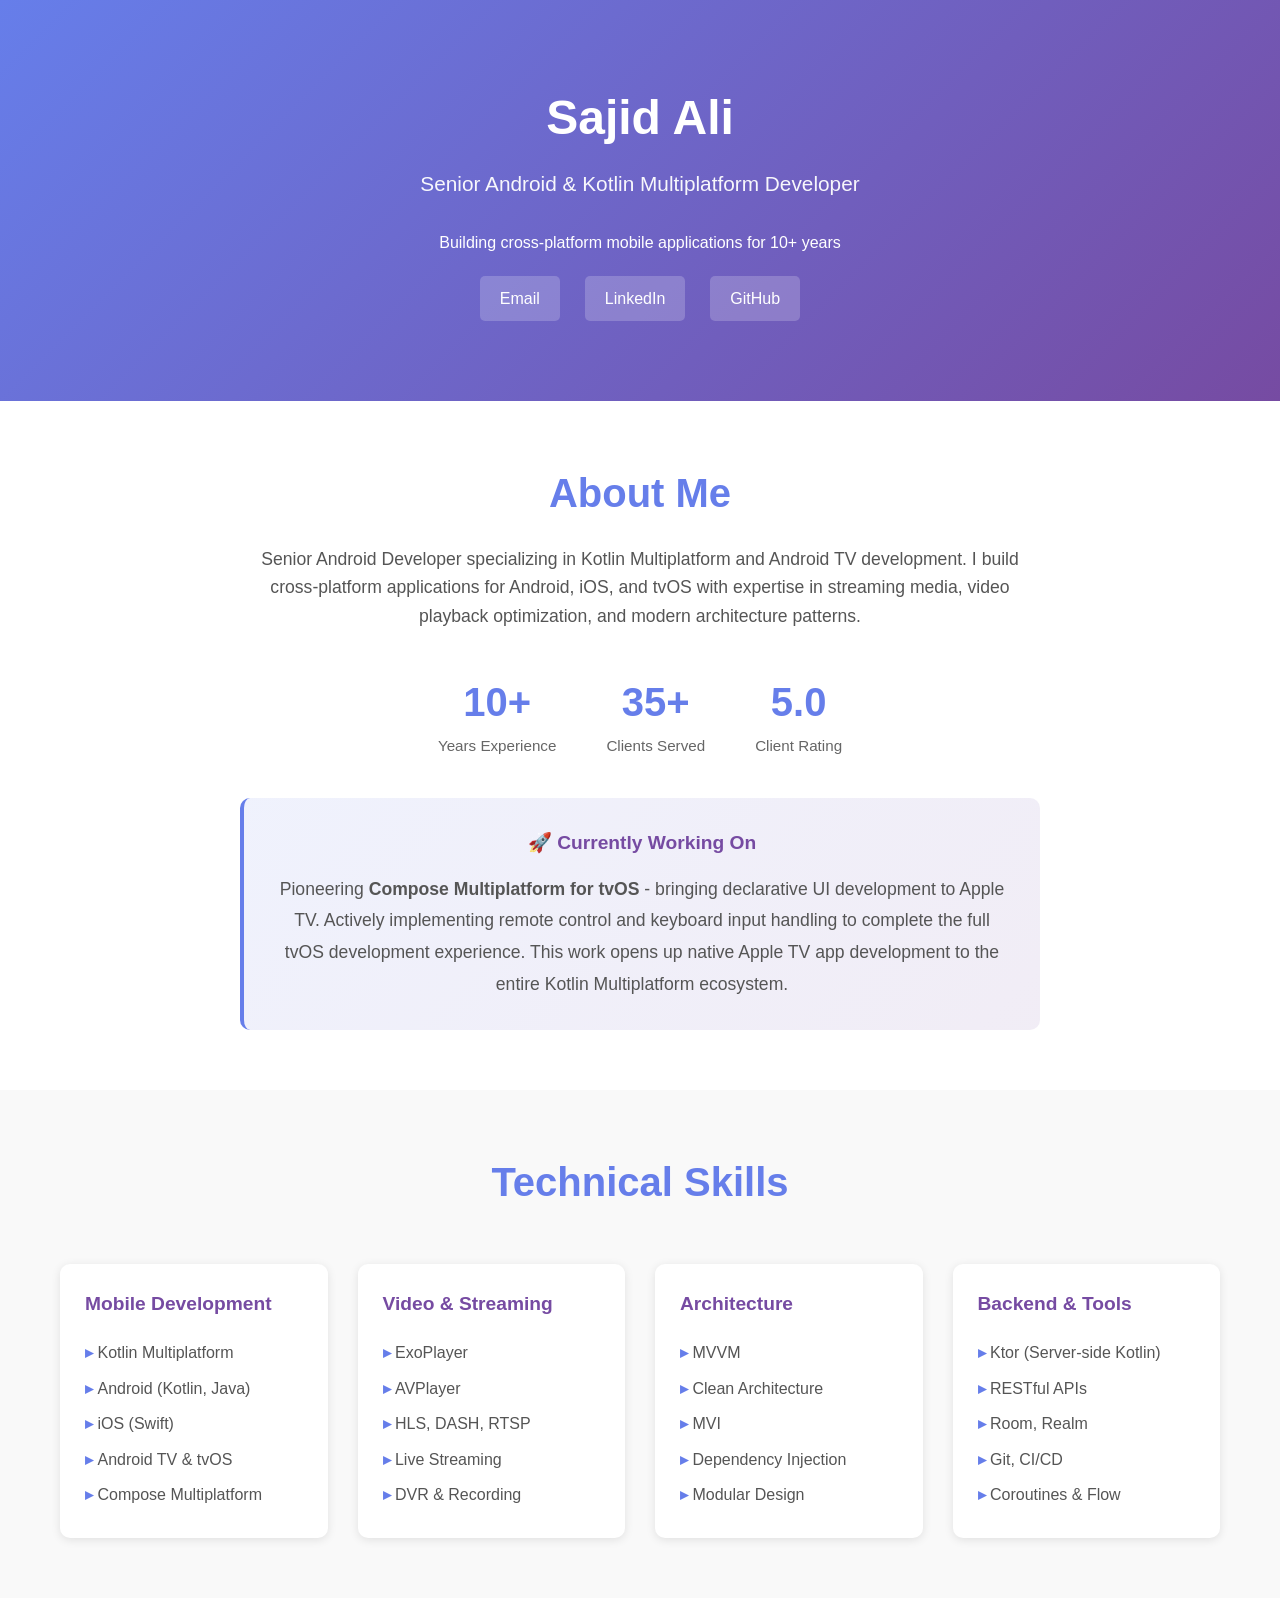
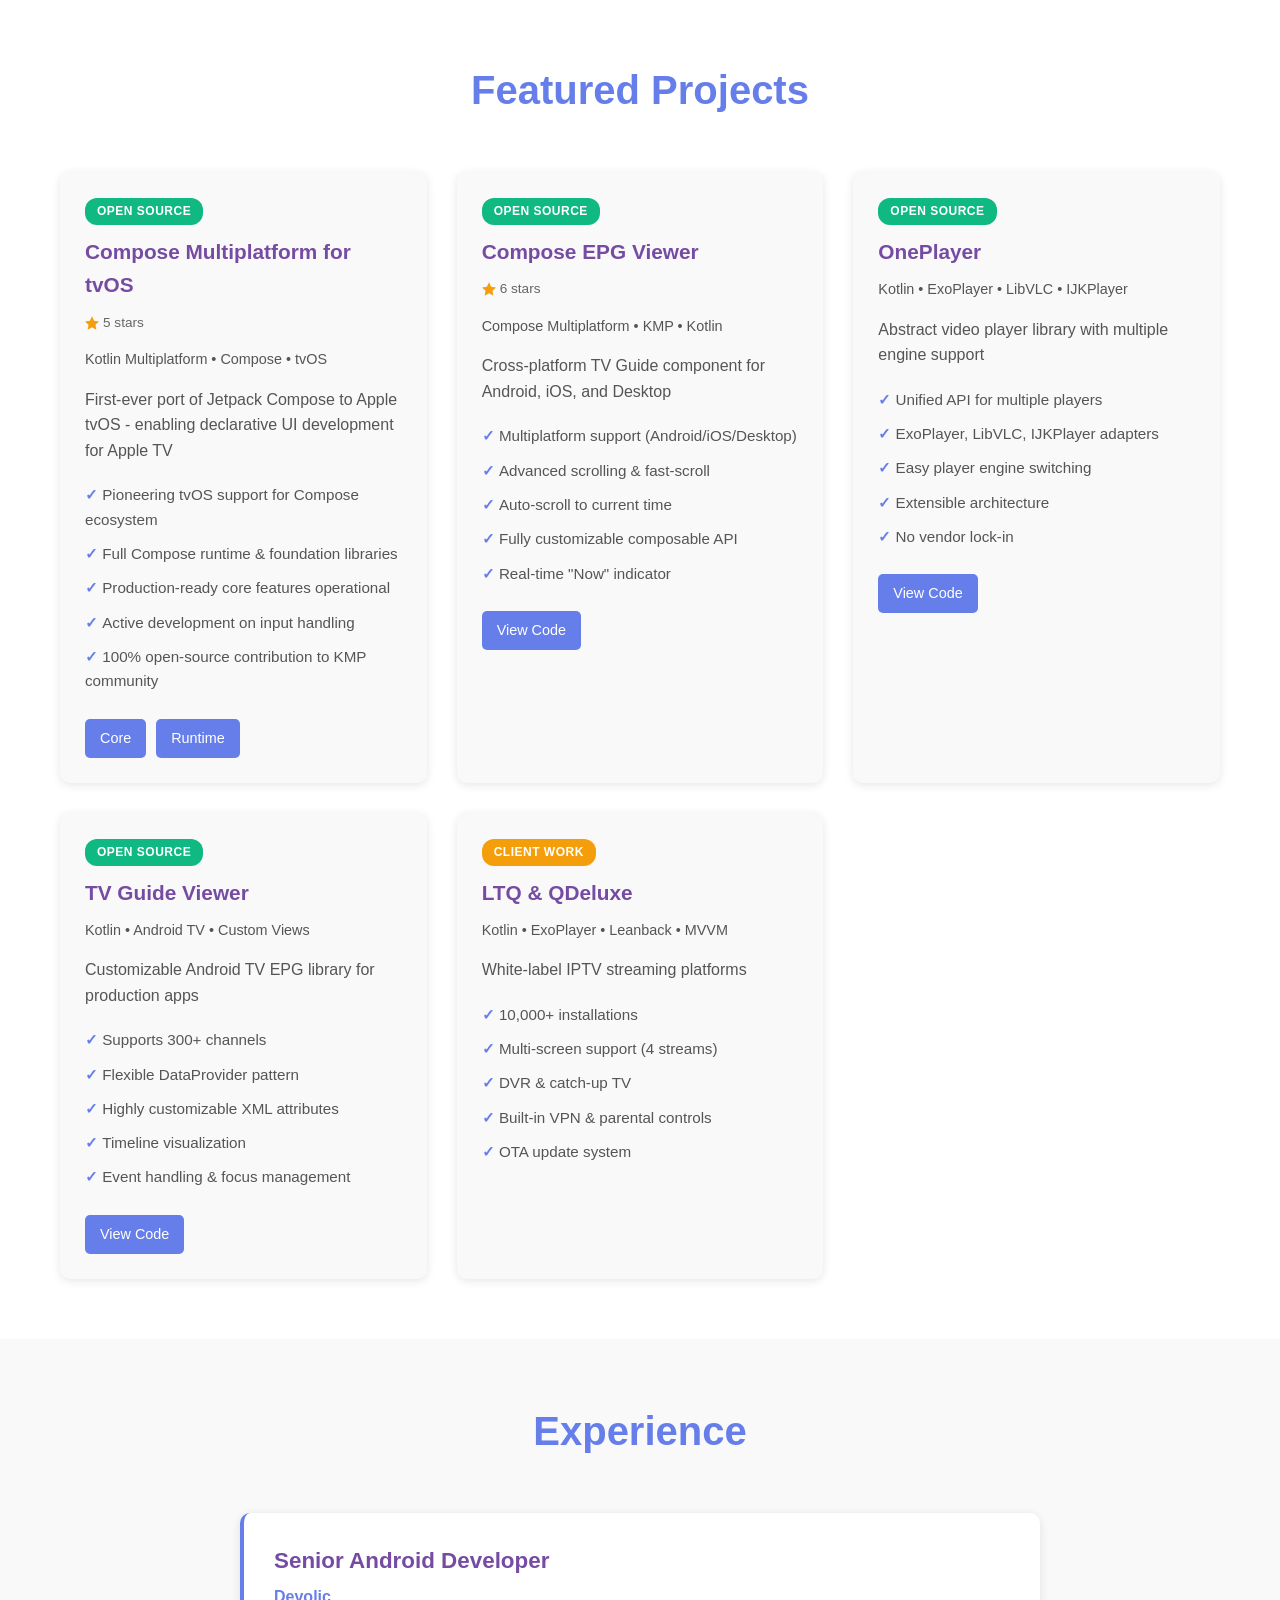
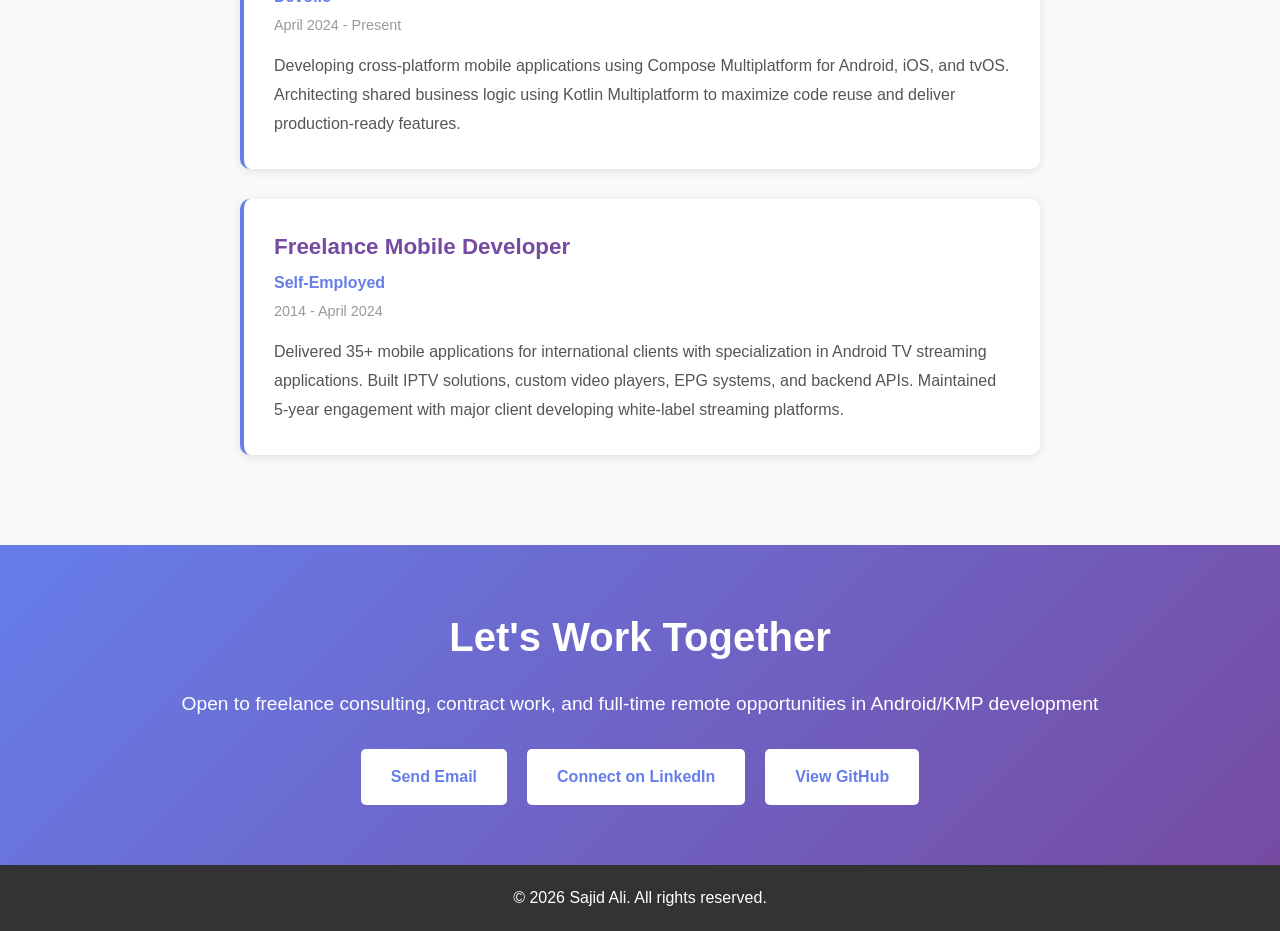
==== commit 5861f921: "Replace personal email with sajid@sajidali.dev Claude-Session: https://claude.ai/code/session_01Pimw" ====
--- a/index.html
+++ b/index.html
@@ -3,34 +3,25 @@
 <head>
     <meta charset="UTF-8">
     <meta name="viewport" content="width=device-width, initial-scale=1.0">
-    <meta name="description" content="Sajid Ali - Technical Lead & Kotlin Multiplatform Engineer with 10+ years experience">
-
-    <!-- Google Analytics 4 -->
-    <script async src="https://www.googletagmanager.com/gtag/js?id=G-HDCVKJ8803"></script>
-    <script>
-        window.dataLayer = window.dataLayer || [];
-        function gtag(){dataLayer.push(arguments);}
-        gtag('js', new Date());
-        gtag('config', 'G-HDCVKJ8803');
-    </script>
+    <meta name="description" content="Sajid Ali - Senior Android & Kotlin Multiplatform Developer with 10+ years experience">
 
     <!-- Open Graph / Social Media -->
     <meta property="og:type" content="website">
     <meta property="og:url" content="https://sajidali.dev/">
-    <meta property="og:title" content="Sajid Ali - Technical Lead & Kotlin Multiplatform Engineer">
-    <meta property="og:description" content="Technical Lead Engineer building Kotlin Multiplatform apps for Android, iOS, and tvOS. Creator of Compose Multiplatform for tvOS.">
+    <meta property="og:title" content="Sajid Ali - Senior Android & Kotlin Multiplatform Developer">
+    <meta property="og:description" content="Senior Android Developer specializing in Kotlin Multiplatform, Android TV, and tvOS development. Creator of Compose Multiplatform for tvOS.">
     <meta property="og:site_name" content="Sajid Ali Portfolio">
 
     <!-- Twitter Card -->
     <meta name="twitter:card" content="summary_large_image">
     <meta name="twitter:url" content="https://sajidali.dev/">
-    <meta name="twitter:title" content="Sajid Ali - Technical Lead & Kotlin Multiplatform Engineer">
-    <meta name="twitter:description" content="Technical Lead Engineer building Kotlin Multiplatform apps for Android, iOS, and tvOS. Creator of Compose Multiplatform for tvOS.">
+    <meta name="twitter:title" content="Sajid Ali - Senior Android & Kotlin Multiplatform Developer">
+    <meta name="twitter:description" content="Senior Android Developer specializing in Kotlin Multiplatform, Android TV, and tvOS development. Creator of Compose Multiplatform for tvOS.">
 
     <!-- Favicon -->
-    <link rel="icon" href="data:image/svg+xml,<svg xmlns='http://www.w3.org/2000/svg' viewBox='0 0 100 100'><rect width='100' height='100' fill='%232e5144'/><text x='50' y='50' font-family='Arial,sans-serif' font-size='50' font-weight='bold' fill='white' text-anchor='middle' dominant-baseline='central'>SA</text></svg>">
-
-    <title>Sajid Ali | Android, Kotlin & TV</title>
+    <link rel="icon" href="data:image/svg+xml,<svg xmlns='http://www.w3.org/2000/svg' viewBox='0 0 100 100'><rect width='100' height='100' fill='%23667eea'/><text x='50' y='50' font-family='Arial,sans-serif' font-size='50' font-weight='bold' fill='white' text-anchor='middle' dominant-baseline='central'>SA</text></svg>">
+
+    <title>Sajid Ali - Android Developer</title>
 
     <!-- Structured Data -->
     <script type="application/ld+json">
@@ -38,20 +29,20 @@
         "@context": "https://schema.org",
         "@type": "Person",
         "name": "Sajid Ali",
-        "jobTitle": "Technical Lead Engineer",
+        "jobTitle": "Senior Android & Kotlin Multiplatform Developer",
         "url": "https://sajidali.dev",
         "sameAs": [
             "https://github.com/sajidalidev",
             "https://linkedin.com/in/sajidalidev"
         ],
-        "email": "sajidhanif865@gmail.com",
+        "email": "sajid@sajidali.dev",
         "worksFor": {
             "@type": "Organization",
             "name": "Devolic"
         },
         "alumniOf": {
             "@type": "Organization",
-            "name": "Islamia University Bahawalpur"
+            "name": "Self-Employed"
         },
         "knowsAbout": [
             "Kotlin Multiplatform",
@@ -66,56 +57,611 @@
     }
     </script>
 
-    <link rel="stylesheet" href="/assets/portfolio.css">
-    <script src="/assets/github-stars.js" defer></script>
+    <style>
+        * {
+            margin: 0;
+            padding: 0;
+            box-sizing: border-box;
+        }
+
+        body {
+            font-family: -apple-system, BlinkMacSystemFont, 'Segoe UI', Roboto, Oxygen, Ubuntu, sans-serif;
+            line-height: 1.6;
+            color: #333;
+            background: #f5f5f5;
+        }
+
+        .container {
+            max-width: 1200px;
+            margin: 0 auto;
+            padding: 0 20px;
+        }
+
+        /* Header */
+        header {
+            background: linear-gradient(135deg, #667eea 0%, #764ba2 100%);
+            color: white;
+            padding: 80px 0;
+            text-align: center;
+        }
+
+        header h1 {
+            font-size: 3em;
+            margin-bottom: 10px;
+            font-weight: 700;
+        }
+
+        header .subtitle {
+            font-size: 1.3em;
+            margin-bottom: 30px;
+            opacity: 0.95;
+        }
+
+        .contact-links {
+            display: flex;
+            justify-content: center;
+            gap: 25px;
+            flex-wrap: wrap;
+            margin-top: 20px;
+        }
+
+        .contact-links a {
+            color: white;
+            text-decoration: none;
+            padding: 10px 20px;
+            background: rgba(255,255,255,0.2);
+            border-radius: 5px;
+            transition: background 0.3s;
+        }
+
+        .contact-links a:hover {
+            background: rgba(255,255,255,0.3);
+        }
+
+        /* About */
+        .about {
+            background: white;
+            padding: 60px 0;
+            text-align: center;
+        }
+
+        .about h2 {
+            font-size: 2.5em;
+            margin-bottom: 20px;
+            color: #667eea;
+        }
+
+        .about p {
+            max-width: 800px;
+            margin: 0 auto 30px;
+            font-size: 1.1em;
+            color: #555;
+        }
+
+        .current-focus {
+            background: linear-gradient(135deg, rgba(102, 126, 234, 0.1) 0%, rgba(118, 75, 162, 0.1) 100%);
+            padding: 30px;
+            border-radius: 10px;
+            max-width: 800px;
+            margin: 40px auto 0;
+            border-left: 4px solid #667eea;
+        }
+
+        .current-focus h3 {
+            color: #764ba2;
+            margin-bottom: 15px;
+            font-size: 1.2em;
+        }
+
+        .current-focus p {
+            margin: 0;
+            color: #555;
+            line-height: 1.8;
+        }
+
+        .stats {
+            display: flex;
+            justify-content: center;
+            gap: 50px;
+            flex-wrap: wrap;
+            margin-top: 40px;
+        }
+
+        .stat {
+            text-align: center;
+        }
+
+        .stat .number {
+            font-size: 2.5em;
+            font-weight: 700;
+            color: #667eea;
+        }
+
+        .stat .label {
+            color: #666;
+            font-size: 0.95em;
+        }
+
+        /* Skills */
+        .skills {
+            padding: 60px 0;
+            background: #f9f9f9;
+        }
+
+        .skills h2 {
+            text-align: center;
+            font-size: 2.5em;
+            margin-bottom: 50px;
+            color: #667eea;
+        }
+
+        .skills-grid {
+            display: grid;
+            grid-template-columns: repeat(auto-fit, minmax(250px, 1fr));
+            gap: 30px;
+        }
+
+        .skill-category {
+            background: white;
+            padding: 25px;
+            border-radius: 10px;
+            box-shadow: 0 2px 10px rgba(0,0,0,0.1);
+        }
+
+        .skill-category h3 {
+            color: #764ba2;
+            margin-bottom: 15px;
+            font-size: 1.2em;
+        }
+
+        .skill-category ul {
+            list-style: none;
+        }
+
+        .skill-category li {
+            padding: 5px 0;
+            color: #555;
+        }
+
+        .skill-category li:before {
+            content: "▸ ";
+            color: #667eea;
+            font-weight: bold;
+        }
+
+        /* Projects */
+        .projects {
+            padding: 60px 0;
+            background: white;
+        }
+
+        .projects h2 {
+            text-align: center;
+            font-size: 2.5em;
+            margin-bottom: 50px;
+            color: #667eea;
+        }
+
+        .project-grid {
+            display: grid;
+            grid-template-columns: repeat(auto-fit, minmax(300px, 1fr));
+            gap: 30px;
+        }
+
+        .project-card {
+            background: #f9f9f9;
+            border-radius: 10px;
+            overflow: hidden;
+            box-shadow: 0 2px 10px rgba(0,0,0,0.1);
+            transition: transform 0.3s, box-shadow 0.3s;
+        }
+
+        .project-card:hover {
+            transform: translateY(-5px);
+            box-shadow: 0 5px 20px rgba(0,0,0,0.15);
+        }
+
+        .project-content {
+            padding: 25px;
+        }
+
+        .project-card h3 {
+            color: #764ba2;
+            margin-bottom: 10px;
+            font-size: 1.3em;
+        }
+
+        .project-badge {
+            display: inline-block;
+            padding: 4px 12px;
+            border-radius: 12px;
+            font-size: 0.75em;
+            font-weight: 600;
+            text-transform: uppercase;
+            letter-spacing: 0.5px;
+            margin-bottom: 10px;
+        }
+
+        .badge-opensource {
+            background: #10b981;
+            color: white;
+        }
+
+        .badge-client {
+            background: #f59e0b;
+            color: white;
+        }
+
+        .project-stats {
+            display: flex;
+            gap: 15px;
+            margin-bottom: 15px;
+            font-size: 0.85em;
+            color: #666;
+        }
+
+        .stat-item {
+            display: flex;
+            align-items: center;
+            gap: 4px;
+        }
+
+        .stat-item svg {
+            width: 14px;
+            height: 14px;
+            fill: #f59e0b;
+        }
+
+        .project-tech {
+            color: #667eea;
+            font-size: 0.9em;
+            margin-bottom: 15px;
+        }
+
+        .project-card p {
+            color: #555;
+            margin-bottom: 15px;
+        }
+
+        .project-card ul {
+            list-style: none;
+            margin-bottom: 20px;
+        }
+
+        .project-card li {
+            padding: 5px 0;
+            color: #555;
+            font-size: 0.95em;
+        }
+
+        .project-card li:before {
+            content: "✓ ";
+            color: #667eea;
+            font-weight: bold;
+        }
+
+        .project-links {
+            display: flex;
+            gap: 10px;
+        }
+
+        .project-links a {
+            display: inline-block;
+            padding: 8px 15px;
+            background: #667eea;
+            color: white;
+            text-decoration: none;
+            border-radius: 5px;
+            font-size: 0.9em;
+            transition: background 0.3s;
+        }
+
+        .project-links a:hover {
+            background: #764ba2;
+        }
+
+        /* Experience */
+        .experience {
+            padding: 60px 0;
+            background: #f9f9f9;
+        }
+
+        .experience h2 {
+            text-align: center;
+            font-size: 2.5em;
+            margin-bottom: 50px;
+            color: #667eea;
+        }
+
+        .timeline {
+            max-width: 800px;
+            margin: 0 auto;
+        }
+
+        .timeline-item {
+            background: white;
+            padding: 30px;
+            margin-bottom: 30px;
+            border-radius: 10px;
+            border-left: 4px solid #667eea;
+            box-shadow: 0 2px 10px rgba(0,0,0,0.1);
+        }
+
+        .timeline-item h3 {
+            color: #764ba2;
+            font-size: 1.4em;
+            margin-bottom: 5px;
+        }
+
+        .timeline-item .company {
+            color: #667eea;
+            font-weight: 600;
+            margin-bottom: 5px;
+        }
+
+        .timeline-item .date {
+            color: #999;
+            font-size: 0.9em;
+            margin-bottom: 15px;
+        }
+
+        .timeline-item p {
+            color: #555;
+            line-height: 1.8;
+        }
+
+        /* Contact */
+        .contact {
+            padding: 60px 0;
+            background: linear-gradient(135deg, #667eea 0%, #764ba2 100%);
+            color: white;
+            text-align: center;
+        }
+
+        .contact h2 {
+            font-size: 2.5em;
+            margin-bottom: 20px;
+        }
+
+        .contact p {
+            font-size: 1.2em;
+            margin-bottom: 30px;
+        }
+
+        .contact-buttons {
+            display: flex;
+            justify-content: center;
+            gap: 20px;
+            flex-wrap: wrap;
+        }
+
+        .contact-buttons a {
+            display: inline-block;
+            padding: 15px 30px;
+            background: white;
+            color: #667eea;
+            text-decoration: none;
+            border-radius: 5px;
+            font-weight: 600;
+            transition: transform 0.3s;
+        }
+
+        .contact-buttons a:hover {
+            transform: scale(1.05);
+        }
+
+        /* Footer */
+        footer {
+            background: #333;
+            color: white;
+            text-align: center;
+            padding: 20px 0;
+        }
+
+        /* Responsive */
+        @media (max-width: 768px) {
+            header {
+                padding: 60px 0;
+            }
+
+            header h1 {
+                font-size: 2em;
+            }
+
+            header .subtitle {
+                font-size: 1.1em;
+            }
+
+            .contact-links {
+                flex-direction: column;
+                gap: 15px;
+            }
+
+            .contact-links a {
+                display: block;
+                text-align: center;
+            }
+
+            .about h2, .skills h2, .projects h2, .experience h2, .contact h2 {
+                font-size: 2em;
+            }
+
+            .about p {
+                font-size: 1em;
+            }
+
+            .stats {
+                gap: 30px;
+                flex-direction: column;
+            }
+
+            .stat .number {
+                font-size: 2em;
+            }
+
+            .current-focus {
+                padding: 20px;
+                margin: 30px auto 0;
+            }
+
+            .current-focus h3 {
+                font-size: 1.1em;
+            }
+
+            .skills-grid {
+                grid-template-columns: 1fr;
+            }
+
+            .project-grid {
+                grid-template-columns: 1fr;
+            }
+
+            .project-badge {
+                font-size: 0.7em;
+            }
+
+            .project-stats {
+                font-size: 0.8em;
+            }
+
+            .contact-buttons {
+                flex-direction: column;
+                gap: 15px;
+            }
+
+            .contact-buttons a {
+                width: 100%;
+                max-width: 300px;
+            }
+        }
+    </style>
 </head>
 <body>
-    <a class="skip-link" href="#work">Skip to work</a>
-    <nav class="container nav" aria-label="Main navigation">
-        <a class="wordmark" href="#">sajidali<span>.dev</span></a>
-        <div><a href="#work">Work</a><a href="#about">About</a><a href="#contact">Let’s talk <span aria-hidden="true">↗</span></a></div>
-    </nav>
-    <main>
-    <header class="hero container">
-        <div class="hero-copy">
-            <p class="eyebrow"><span class="status-dot"></span> TECHNICAL LEAD · KOTLIN MULTIPLATFORM · PAKISTAN</p>
-            <h1>Small screens.<br>Big screens.<br><em>Same craft.</em></h1>
-            <p class="hero-intro">I’m Sajid. I build Android and Kotlin Multiplatform apps, with a particular love for everything that plays on a TV.</p>
-            <div class="hero-actions"><a class="button" href="#work">Explore my work <span aria-hidden="true">↓</span></a><a class="text-link" href="https://github.com/sajidalidev">GitHub ↗</a></div>
-        </div>
-        <div class="hero-art" role="img" aria-label="Illustration of a television and phone sharing a Kotlin interface">
-            <div class="art-top"><span>ONE CODEBASE. MORE POSSIBILITIES.</span><span>01 / KMP</span></div>
-            <div class="television"><div class="screen"><span class="screen-label">HELLO, APPLE TV.</span><div class="compose-mark">K<span>↗</span></div><div class="screen-tiles"><i></i><i></i><i></i></div></div></div>
-            <div class="tv-foot"></div><div class="phone"><div class="phone-speaker"></div><span>K<span class="phone-arrow">↗</span></span><i></i><i></i></div>
-            <div class="art-bottom"><span>Android · iOS · tvOS</span><span class="art-plus">+</span></div>
+    <!-- Header -->
+    <header>
+        <div class="container">
+            <h1>Sajid Ali</h1>
+            <p class="subtitle">Senior Android & Kotlin Multiplatform Developer</p>
+            <p>Building cross-platform mobile applications for 10+ years</p>
+            <div class="contact-links">
+                <a href="mailto:sajid@sajidali.dev">Email</a>
+                <a href="https://linkedin.com/in/sajidalidev" target="_blank">LinkedIn</a>
+                <a href="https://github.com/sajidalidev" target="_blank">GitHub</a>
+            </div>
         </div>
     </header>
-    <div class="container intro-strip"><span>10+ years building apps</span><span>35+ clients served</span><span>100+ projects delivered</span></div>
+
+    <!-- About -->
+    <section class="about">
+        <div class="container">
+            <h2>About Me</h2>
+            <p>
+                Senior Android Developer specializing in Kotlin Multiplatform and Android TV development. 
+                I build cross-platform applications for Android, iOS, and tvOS with expertise in streaming 
+                media, video playback optimization, and modern architecture patterns.
+            </p>
+            <div class="stats">
+                <div class="stat">
+                    <div class="number">10+</div>
+                    <div class="label">Years Experience</div>
+                </div>
+                <div class="stat">
+                    <div class="number">35+</div>
+                    <div class="label">Clients Served</div>
+                </div>
+                <div class="stat">
+                    <div class="number">5.0</div>
+                    <div class="label">Client Rating</div>
+                </div>
+            </div>
+            <div class="current-focus">
+                <h3>🚀 Currently Working On</h3>
+                <p>
+                    Pioneering <strong>Compose Multiplatform for tvOS</strong> - bringing declarative UI development to Apple TV.
+                    Actively implementing remote control and keyboard input handling to complete the full tvOS development experience.
+                    This work opens up native Apple TV app development to the entire Kotlin Multiplatform ecosystem.
+                </p>
+            </div>
+        </div>
+    </section>
+
+    <!-- Skills -->
+    <section class="skills">
+        <div class="container">
+            <h2>Technical Skills</h2>
+            <div class="skills-grid">
+                <div class="skill-category">
+                    <h3>Mobile Development</h3>
+                    <ul>
+                        <li>Kotlin Multiplatform</li>
+                        <li>Android (Kotlin, Java)</li>
+                        <li>iOS (Swift)</li>
+                        <li>Android TV & tvOS</li>
+                        <li>Compose Multiplatform</li>
+                    </ul>
+                </div>
+                <div class="skill-category">
+                    <h3>Video & Streaming</h3>
+                    <ul>
+                        <li>ExoPlayer</li>
+                        <li>AVPlayer</li>
+                        <li>HLS, DASH, RTSP</li>
+                        <li>Live Streaming</li>
+                        <li>DVR & Recording</li>
+                    </ul>
+                </div>
+                <div class="skill-category">
+                    <h3>Architecture</h3>
+                    <ul>
+                        <li>MVVM</li>
+                        <li>Clean Architecture</li>
+                        <li>MVI</li>
+                        <li>Dependency Injection</li>
+                        <li>Modular Design</li>
+                    </ul>
+                </div>
+                <div class="skill-category">
+                    <h3>Backend & Tools</h3>
+                    <ul>
+                        <li>Ktor (Server-side Kotlin)</li>
+                        <li>RESTful APIs</li>
+                        <li>Room, Realm</li>
+                        <li>Git, CI/CD</li>
+                        <li>Coroutines & Flow</li>
+                    </ul>
+                </div>
+            </div>
+        </div>
+    </section>
+
     <!-- Projects -->
-    <section class="projects" id="work">
+    <section class="projects">
         <div class="container">
-            <div class="section-heading"><div><p class="eyebrow">01 / SELECTED WORK</p><h2>Built to be used.</h2></div><p>Open-source tools and apps.<br>From the framework to the living room.</p></div>
+            <h2>Featured Projects</h2>
             <div class="project-grid">
                 <!-- Open Source Libraries -->
-                <div class="project-card featured">
+                <div class="project-card">
                     <div class="project-content">
                         <span class="project-badge badge-opensource">Open Source</span>
-                        <a class="github-stars" data-repo="sajidalidev/compose-tvos" href="https://github.com/sajidalidev/compose-tvos/stargazers" aria-label="View compose-tvos stargazers"><span aria-hidden="true">☆</span> <span data-star-count>GitHub stars</span></a>
                         <h3>Compose Multiplatform for tvOS</h3>
-
+                        <div class="project-stats">
+                            <div class="stat-item">
+                                <svg xmlns="http://www.w3.org/2000/svg" viewBox="0 0 24 24"><path d="M12 .587l3.668 7.568 8.332 1.151-6.064 5.828 1.48 8.279-7.416-3.967-7.417 3.967 1.481-8.279-6.064-5.828 8.332-1.151z"/></svg>
+                                <span>5 stars</span>
+                            </div>
+                        </div>
                         <p class="project-tech">Kotlin Multiplatform • Compose • tvOS</p>
-                        <p>Bringing Compose Multiplatform to Apple TV. A published toolchain, Gradle plugin, and library ecosystem for building tvOS apps in Kotlin.</p>
+                        <p>First-ever port of Jetpack Compose to Apple tvOS - enabling declarative UI development for Apple TV</p>
                         <ul>
                             <li>Pioneering tvOS support for Compose ecosystem</li>
                             <li>Full Compose runtime & foundation libraries</li>
                             <li>Production-ready core features operational</li>
-                            <li>Gradle plugin for tvOS dependency resolution</li>
+                            <li>Active development on input handling</li>
                             <li>100% open-source contribution to KMP community</li>
                         </ul>
                         <div class="project-links">
-                            <a href="https://github.com/sajidalidev/compose-tvos">Explore the project ↗</a>
-                            <a href="https://github.com/sajidalidev/compose-multiplatform-core" target="_blank" rel="noopener noreferrer">Core</a>
-                            <a href="https://github.com/sajidalidev/compose-multiplatform" target="_blank" rel="noopener noreferrer">Runtime</a>
+                            <a href="https://github.com/sajidalidev/compose-multiplatform-core-tvos" target="_blank">Core</a>
+                            <a href="https://github.com/sajidalidev/compose-multiplatform-tvos" target="_blank">Runtime</a>
                         </div>
                     </div>
                 </div>
@@ -123,9 +669,13 @@
                 <div class="project-card">
                     <div class="project-content">
                         <span class="project-badge badge-opensource">Open Source</span>
-                        <a class="github-stars" data-repo="sajidalidev/compose-epg-viewer" href="https://github.com/sajidalidev/compose-epg-viewer/stargazers" aria-label="View compose-epg-viewer stargazers"><span aria-hidden="true">☆</span> <span data-star-count>GitHub stars</span></a>
                         <h3>Compose EPG Viewer</h3>
-
+                        <div class="project-stats">
+                            <div class="stat-item">
+                                <svg xmlns="http://www.w3.org/2000/svg" viewBox="0 0 24 24"><path d="M12 .587l3.668 7.568 8.332 1.151-6.064 5.828 1.48 8.279-7.416-3.967-7.417 3.967 1.481-8.279-6.064-5.828 8.332-1.151z"/></svg>
+                                <span>6 stars</span>
+                            </div>
+                        </div>
                         <p class="project-tech">Compose Multiplatform • KMP • Kotlin</p>
                         <p>Cross-platform TV Guide component for Android, iOS, and Desktop</p>
                         <ul>
@@ -136,7 +686,7 @@
                             <li>Real-time "Now" indicator</li>
                         </ul>
                         <div class="project-links">
-                            <a href="https://github.com/sajidalidev/compose-epg-viewer" target="_blank" rel="noopener noreferrer">View Code</a>
+                            <a href="https://github.com/sajidalidev/compose-epg-viewer" target="_blank">View Code</a>
                         </div>
                     </div>
                 </div>
@@ -144,7 +694,6 @@
                 <div class="project-card">
                     <div class="project-content">
                         <span class="project-badge badge-opensource">Open Source</span>
-                        <a class="github-stars" data-repo="sajidalidev/OnePlayer" href="https://github.com/sajidalidev/OnePlayer/stargazers" aria-label="View OnePlayer stargazers"><span aria-hidden="true">☆</span> <span data-star-count>GitHub stars</span></a>
                         <h3>OnePlayer</h3>
                         <p class="project-tech">Kotlin • ExoPlayer • LibVLC • IJKPlayer</p>
                         <p>Abstract video player library with multiple engine support</p>
@@ -156,7 +705,7 @@
                             <li>No vendor lock-in</li>
                         </ul>
                         <div class="project-links">
-                            <a href="https://github.com/sajidalidev/OnePlayer" target="_blank" rel="noopener noreferrer">View Code</a>
+                            <a href="https://github.com/sajidalidev/OnePlayer" target="_blank">View Code</a>
                         </div>
                     </div>
                 </div>
@@ -164,7 +713,6 @@
                 <div class="project-card">
                     <div class="project-content">
                         <span class="project-badge badge-opensource">Open Source</span>
-                        <a class="github-stars" data-repo="sajidalidev/TV-Guide" href="https://github.com/sajidalidev/TV-Guide/stargazers" aria-label="View TV-Guide stargazers"><span aria-hidden="true">☆</span> <span data-star-count>GitHub stars</span></a>
                         <h3>TV Guide Viewer</h3>
                         <p class="project-tech">Kotlin • Android TV • Custom Views</p>
                         <p>Customizable Android TV EPG library for production apps</p>
@@ -176,7 +724,7 @@
                             <li>Event handling & focus management</li>
                         </ul>
                         <div class="project-links">
-                            <a href="https://github.com/sajidalidev/TV-Guide" target="_blank" rel="noopener noreferrer">View Code</a>
+                            <a href="https://github.com/sajidalidev/TV-Guide" target="_blank">View Code</a>
                         </div>
                     </div>
                 </div>
@@ -202,135 +750,55 @@
         </div>
     </section>
 
-    <!-- About -->
-    <section class="about" id="about">
+    <!-- Experience -->
+    <section class="experience">
         <div class="container">
-            <p class="eyebrow">02 / THE DEVELOPER</p><h2>From shared code<br>to a great experience.</h2>
-            <p>
-                Technical Lead Engineer at Devolic, specializing in Kotlin Multiplatform and streaming media.
-                I build cross-platform applications for Android, iOS, and tvOS with expertise in streaming
-                media, video playback optimization, and modern architecture patterns. Across 100+ projects for
-                35+ clients, I’ve worked from shared application architecture to TV interfaces and Ktor backends.
-            </p>
-            <div class="current-focus">
-                <h3>Currently building</h3>
-                <p>
-                    Pioneering <strong>Compose Multiplatform for tvOS</strong> - bringing declarative UI development to Apple TV.
-                    Working across rendering, remote input, and the libraries that make a complete tvOS development experience.
-                    This work opens up native Apple TV app development to the entire Kotlin Multiplatform ecosystem.
-                </p>
+            <h2>Experience</h2>
+            <div class="timeline">
+                <div class="timeline-item">
+                    <h3>Senior Android Developer</h3>
+                    <div class="company">Devolic</div>
+                    <div class="date">April 2024 - Present</div>
+                    <p>
+                        Developing cross-platform mobile applications using Compose Multiplatform for 
+                        Android, iOS, and tvOS. Architecting shared business logic using Kotlin Multiplatform 
+                        to maximize code reuse and deliver production-ready features.
+                    </p>
+                </div>
+
+                <div class="timeline-item">
+                    <h3>Freelance Mobile Developer</h3>
+                    <div class="company">Self-Employed</div>
+                    <div class="date">2014 - April 2024</div>
+                    <p>
+                        Delivered 35+ mobile applications for international clients with specialization 
+                        in Android TV streaming applications. Built IPTV solutions, custom video players, 
+                        EPG systems, and backend APIs. Maintained 5-year engagement with major client 
+                        developing white-label streaming platforms.
+                    </p>
+                </div>
             </div>
         </div>
     </section>
 
-    <!-- Skills -->
-    <section class="skills">
+    <!-- Contact -->
+    <section class="contact">
         <div class="container">
-            <p class="eyebrow">THE TOOLKIT</p><h2>Built on experience.</h2>
-            <div class="skills-grid">
-                <div class="skill-category">
-                    <h3>Mobile Development</h3>
-                    <ul>
-                        <li>Kotlin Multiplatform</li>
-                        <li>Android (Kotlin, Java)</li>
-                        <li>iOS (Swift)</li>
-                        <li>Android TV & tvOS</li>
-                        <li>Compose Multiplatform</li>
-                    </ul>
-                </div>
-                <div class="skill-category">
-                    <h3>Video & Streaming</h3>
-                    <ul>
-                        <li>ExoPlayer</li>
-                        <li>AVPlayer</li>
-                        <li>HLS, DASH, RTSP</li>
-                        <li>Live Streaming</li>
-                        <li>DVR & Recording</li>
-                    </ul>
-                </div>
-                <div class="skill-category">
-                    <h3>Architecture</h3>
-                    <ul>
-                        <li>MVVM</li>
-                        <li>Clean Architecture</li>
-                        <li>MVI</li>
-                        <li>Dependency Injection</li>
-                        <li>Modular Design</li>
-                    </ul>
-                </div>
-                <div class="skill-category">
-                    <h3>Backend & Tools</h3>
-                    <ul>
-                        <li>Ktor (Server-side Kotlin)</li>
-                        <li>RESTful APIs</li>
-                        <li>Room, Realm</li>
-                        <li>Git, CI/CD</li>
-                        <li>Coroutines & Flow</li>
-                    </ul>
-                </div>
+            <h2>Let's Work Together</h2>
+            <p>Open to freelance consulting, contract work, and full-time remote opportunities in Android/KMP development</p>
+            <div class="contact-buttons">
+                <a href="mailto:sajid@sajidali.dev">Send Email</a>
+                <a href="https://linkedin.com/in/sajidalidev" target="_blank">Connect on LinkedIn</a>
+                <a href="https://github.com/sajidalidev" target="_blank">View GitHub</a>
             </div>
         </div>
     </section>
 
-    <!-- Experience -->
-    <section class="experience">
-        <div class="container">
-            <p class="eyebrow">03 / EXPERIENCE</p><h2>A decade of shipping.</h2>
-            <div class="timeline">
-                <div class="timeline-item">
-                    <h3>Technical Lead Engineer</h3>
-                    <div class="company">Devolic · Full-time · Remote</div>
-                    <div class="date">January 2026 - Present</div>
-                    <p>Leading full-stack development of applications across Android, iOS, and tvOS.
-                        Pioneered Compose Multiplatform support for Apple TV, bringing a shared Kotlin UI
-                        to another screen.</p>
-                </div>
-                <div class="timeline-item">
-                    <h3>Senior Android Developer</h3>
-                    <div class="company">Devolic · Full-time · Remote</div>
-                    <div class="date">April 2024 - December 2025</div>
-                    <p>Built Android TV applications with Jetpack Compose, custom TV guides, and remote
-                        navigation. Integrated ExoPlayer, libVLC, and FFplay for live and on-demand video,
-                        and optimized guide loading for 10,000+ channels.</p>
-                </div>
-                <div class="timeline-item">
-                    <h3>Kotlin Application Developer</h3>
-                    <div class="company">Freelance · Remote</div>
-                    <div class="date">January 2016 - February 2026</div>
-                    <p>Delivered 35+ Android and TV projects for international clients. Built streaming
-                        apps with custom players, DVR, multi-screen playback, and EPGs, and migrated
-                        legacy applications to Kotlin and Jetpack Compose.</p>
-                </div>
-                <div class="timeline-item">
-                    <h3>Mobile Application Developer</h3>
-                    <div class="company">Micro Tech Soft</div>
-                    <div class="date">June 2014 - June 2015</div>
-                    <p>Mobile application development in Bahawalpur, Pakistan.</p>
-                </div>
-            </div>
-        </div>
-    </section>
-
-    <!-- Contact -->
-    <section class="contact" id="contact">
-        <div class="container">
-            <p class="eyebrow">HAVE SOMETHING IN MIND?</p><h2>Let’s build<br><em>something good.</em></h2>
-            <p>Open to freelance consulting, contract work, and full-time remote opportunities in Android/KMP development</p>
-            <div class="contact-buttons">
-                <a href="mailto:sajidhanif865@gmail.com">Send Email</a>
-                <a href="https://linkedin.com/in/sajidalidev" target="_blank" rel="noopener noreferrer">Connect on LinkedIn</a>
-                <a href="https://github.com/sajidalidev" target="_blank" rel="noopener noreferrer">View GitHub</a>
-            </div>
-        </div>
-    </section>
-
-    </main>
     <!-- Footer -->
     <footer>
         <div class="container">
             <p>&copy; 2026 Sajid Ali. All rights reserved.</p>
-            <p><a href="/pehra/">Pehra for Apple TV &ndash; support</a></p>
         </div>
     </footer>
 </body>
-</html>
+</html>
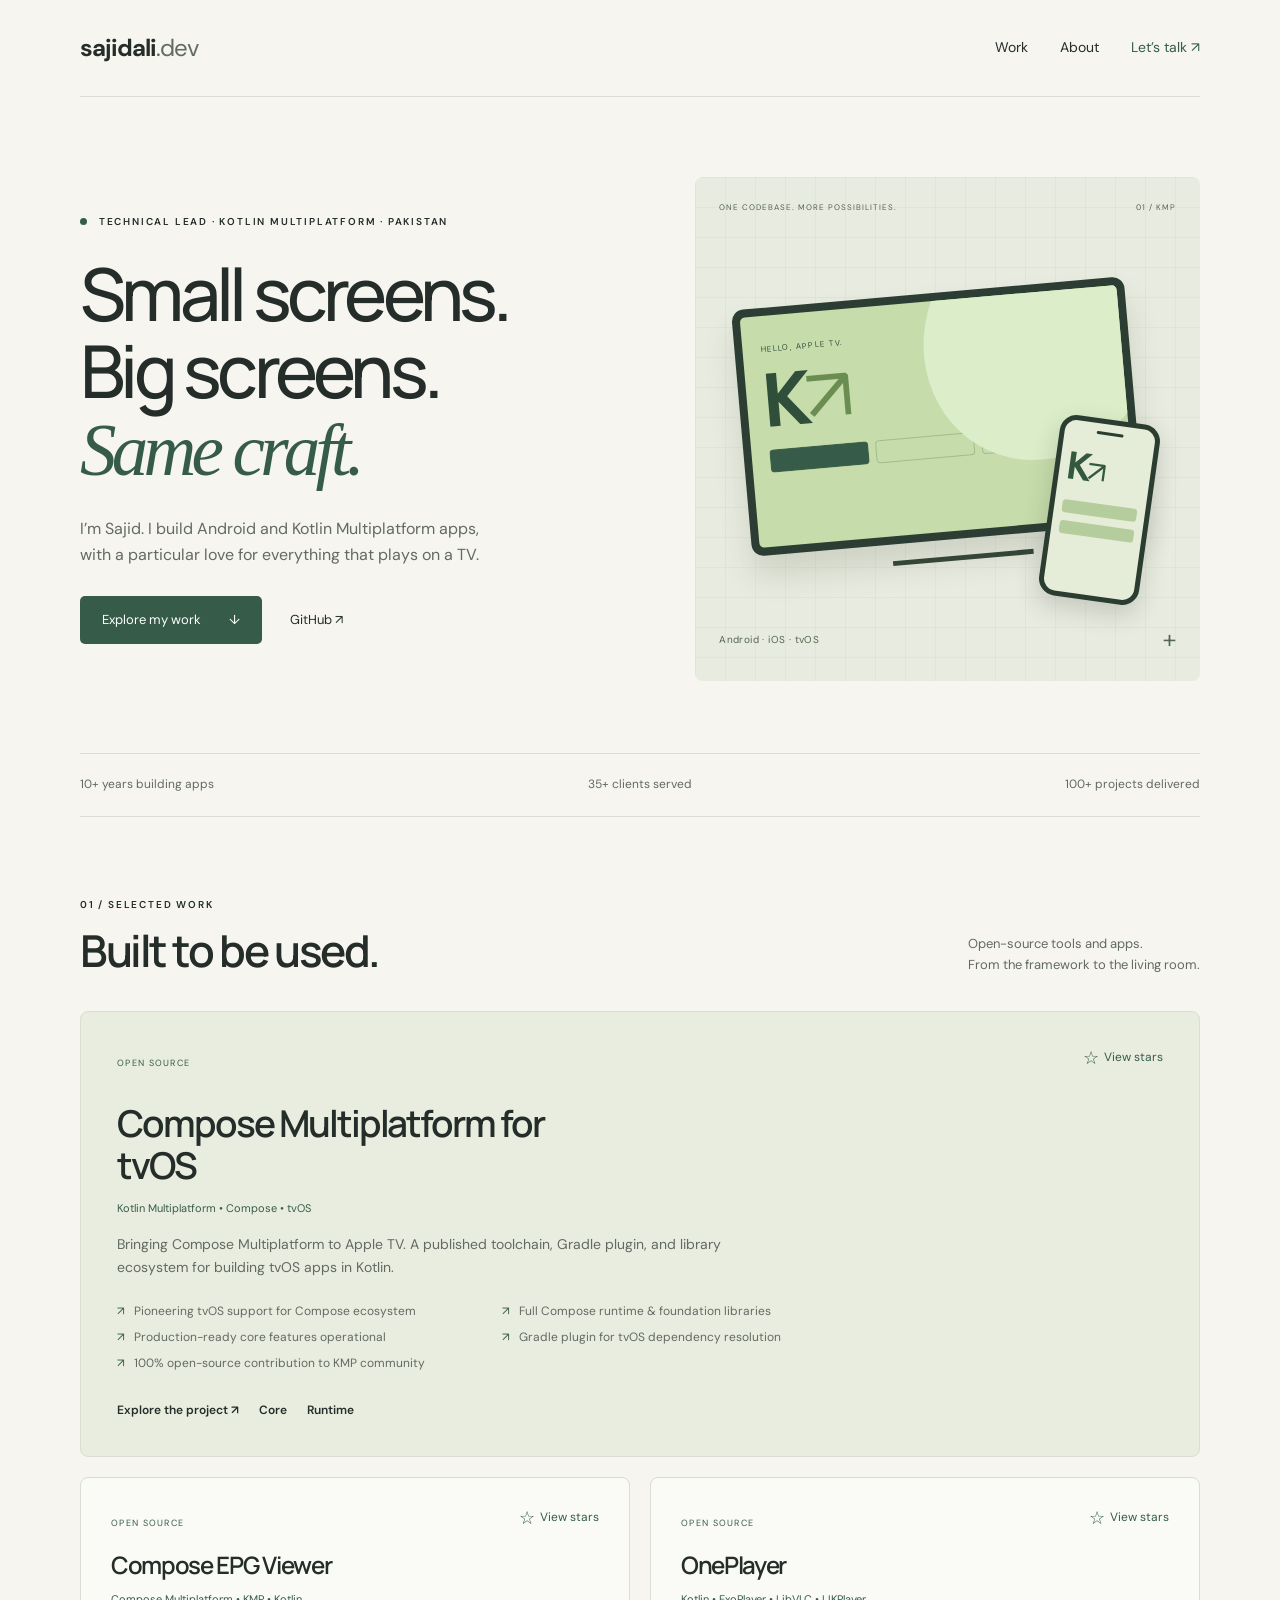
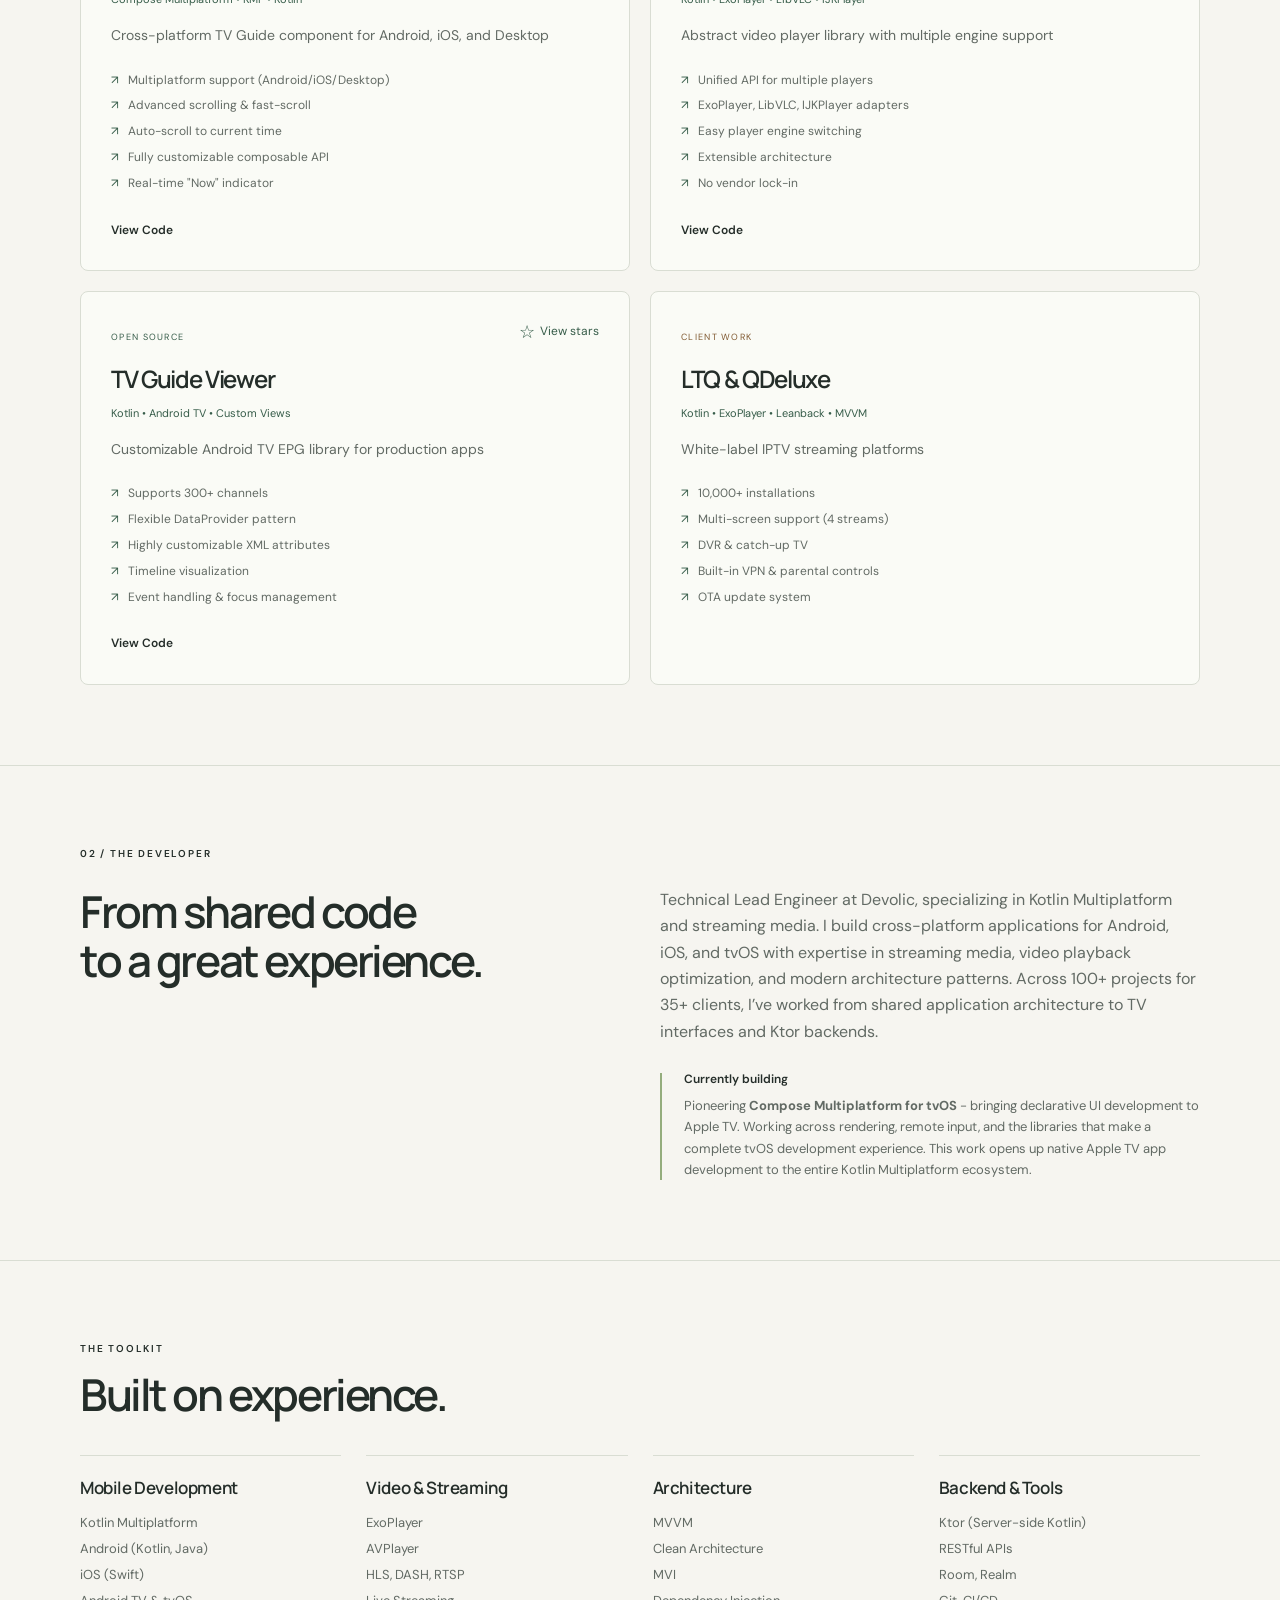
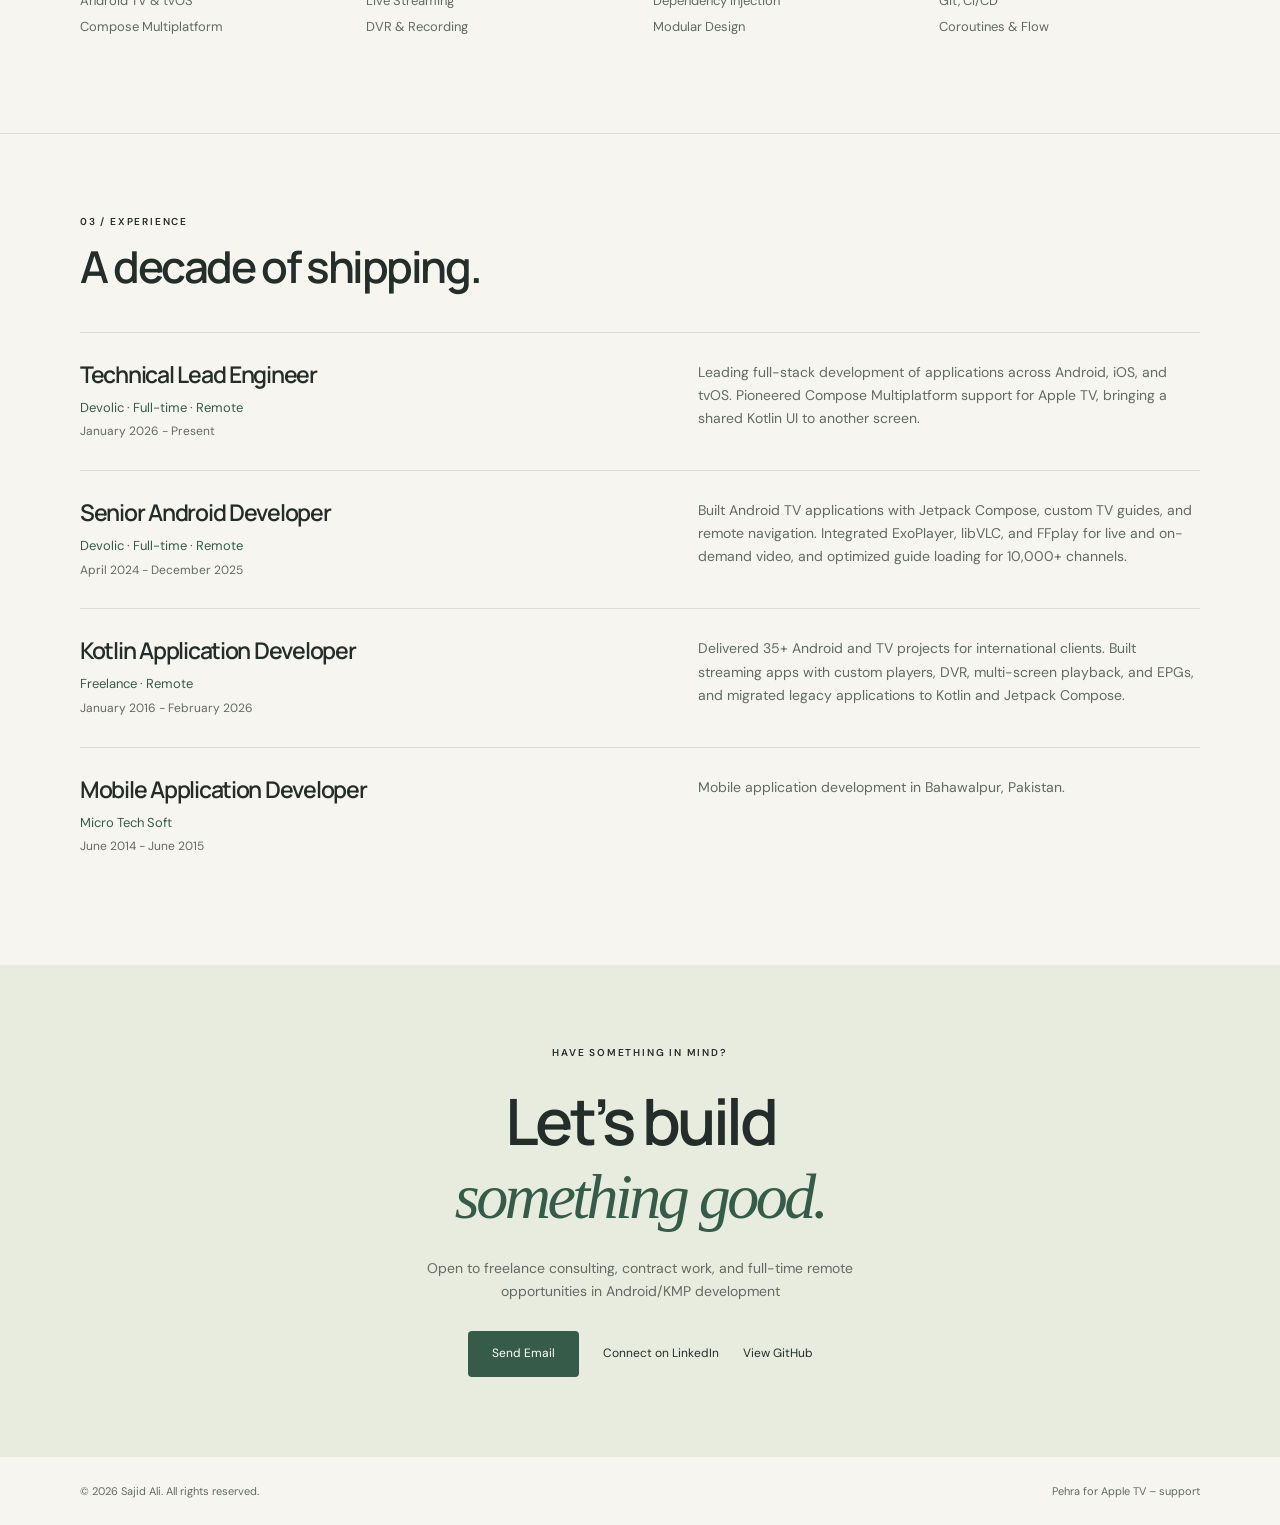
==== commit 2ff80293: "Redirect Pehra pages to pehra.app Pehra now has its own site. Replace /pehra/index.html with a clien" ====
--- a/index.html
+++ b/index.html
@@ -3,25 +3,34 @@
 <head>
     <meta charset="UTF-8">
     <meta name="viewport" content="width=device-width, initial-scale=1.0">
-    <meta name="description" content="Sajid Ali - Senior Android & Kotlin Multiplatform Developer with 10+ years experience">
+    <meta name="description" content="Sajid Ali - Technical Lead & Kotlin Multiplatform Engineer with 10+ years experience">
+
+    <!-- Google Analytics 4 -->
+    <script async src="https://www.googletagmanager.com/gtag/js?id=G-HDCVKJ8803"></script>
+    <script>
+        window.dataLayer = window.dataLayer || [];
+        function gtag(){dataLayer.push(arguments);}
+        gtag('js', new Date());
+        gtag('config', 'G-HDCVKJ8803');
+    </script>
 
     <!-- Open Graph / Social Media -->
     <meta property="og:type" content="website">
     <meta property="og:url" content="https://sajidali.dev/">
-    <meta property="og:title" content="Sajid Ali - Senior Android & Kotlin Multiplatform Developer">
-    <meta property="og:description" content="Senior Android Developer specializing in Kotlin Multiplatform, Android TV, and tvOS development. Creator of Compose Multiplatform for tvOS.">
+    <meta property="og:title" content="Sajid Ali - Technical Lead & Kotlin Multiplatform Engineer">
+    <meta property="og:description" content="Technical Lead Engineer building Kotlin Multiplatform apps for Android, iOS, and tvOS. Creator of Compose Multiplatform for tvOS.">
     <meta property="og:site_name" content="Sajid Ali Portfolio">
 
     <!-- Twitter Card -->
     <meta name="twitter:card" content="summary_large_image">
     <meta name="twitter:url" content="https://sajidali.dev/">
-    <meta name="twitter:title" content="Sajid Ali - Senior Android & Kotlin Multiplatform Developer">
-    <meta name="twitter:description" content="Senior Android Developer specializing in Kotlin Multiplatform, Android TV, and tvOS development. Creator of Compose Multiplatform for tvOS.">
+    <meta name="twitter:title" content="Sajid Ali - Technical Lead & Kotlin Multiplatform Engineer">
+    <meta name="twitter:description" content="Technical Lead Engineer building Kotlin Multiplatform apps for Android, iOS, and tvOS. Creator of Compose Multiplatform for tvOS.">
 
     <!-- Favicon -->
-    <link rel="icon" href="data:image/svg+xml,<svg xmlns='http://www.w3.org/2000/svg' viewBox='0 0 100 100'><rect width='100' height='100' fill='%23667eea'/><text x='50' y='50' font-family='Arial,sans-serif' font-size='50' font-weight='bold' fill='white' text-anchor='middle' dominant-baseline='central'>SA</text></svg>">
-
-    <title>Sajid Ali - Android Developer</title>
+    <link rel="icon" href="data:image/svg+xml,<svg xmlns='http://www.w3.org/2000/svg' viewBox='0 0 100 100'><rect width='100' height='100' fill='%232e5144'/><text x='50' y='50' font-family='Arial,sans-serif' font-size='50' font-weight='bold' fill='white' text-anchor='middle' dominant-baseline='central'>SA</text></svg>">
+
+    <title>Sajid Ali | Android, Kotlin & TV</title>
 
     <!-- Structured Data -->
     <script type="application/ld+json">
@@ -29,7 +38,7 @@
         "@context": "https://schema.org",
         "@type": "Person",
         "name": "Sajid Ali",
-        "jobTitle": "Senior Android & Kotlin Multiplatform Developer",
+        "jobTitle": "Technical Lead Engineer",
         "url": "https://sajidali.dev",
         "sameAs": [
             "https://github.com/sajidalidev",
@@ -42,7 +51,7 @@
         },
         "alumniOf": {
             "@type": "Organization",
-            "name": "Self-Employed"
+            "name": "Islamia University Bahawalpur"
         },
         "knowsAbout": [
             "Kotlin Multiplatform",
@@ -57,528 +66,157 @@
     }
     </script>
 
-    <style>
-        * {
-            margin: 0;
-            padding: 0;
-            box-sizing: border-box;
-        }
-
-        body {
-            font-family: -apple-system, BlinkMacSystemFont, 'Segoe UI', Roboto, Oxygen, Ubuntu, sans-serif;
-            line-height: 1.6;
-            color: #333;
-            background: #f5f5f5;
-        }
-
-        .container {
-            max-width: 1200px;
-            margin: 0 auto;
-            padding: 0 20px;
-        }
-
-        /* Header */
-        header {
-            background: linear-gradient(135deg, #667eea 0%, #764ba2 100%);
-            color: white;
-            padding: 80px 0;
-            text-align: center;
-        }
-
-        header h1 {
-            font-size: 3em;
-            margin-bottom: 10px;
-            font-weight: 700;
-        }
-
-        header .subtitle {
-            font-size: 1.3em;
-            margin-bottom: 30px;
-            opacity: 0.95;
-        }
-
-        .contact-links {
-            display: flex;
-            justify-content: center;
-            gap: 25px;
-            flex-wrap: wrap;
-            margin-top: 20px;
-        }
-
-        .contact-links a {
-            color: white;
-            text-decoration: none;
-            padding: 10px 20px;
-            background: rgba(255,255,255,0.2);
-            border-radius: 5px;
-            transition: background 0.3s;
-        }
-
-        .contact-links a:hover {
-            background: rgba(255,255,255,0.3);
-        }
-
-        /* About */
-        .about {
-            background: white;
-            padding: 60px 0;
-            text-align: center;
-        }
-
-        .about h2 {
-            font-size: 2.5em;
-            margin-bottom: 20px;
-            color: #667eea;
-        }
-
-        .about p {
-            max-width: 800px;
-            margin: 0 auto 30px;
-            font-size: 1.1em;
-            color: #555;
-        }
-
-        .current-focus {
-            background: linear-gradient(135deg, rgba(102, 126, 234, 0.1) 0%, rgba(118, 75, 162, 0.1) 100%);
-            padding: 30px;
-            border-radius: 10px;
-            max-width: 800px;
-            margin: 40px auto 0;
-            border-left: 4px solid #667eea;
-        }
-
-        .current-focus h3 {
-            color: #764ba2;
-            margin-bottom: 15px;
-            font-size: 1.2em;
-        }
-
-        .current-focus p {
-            margin: 0;
-            color: #555;
-            line-height: 1.8;
-        }
-
-        .stats {
-            display: flex;
-            justify-content: center;
-            gap: 50px;
-            flex-wrap: wrap;
-            margin-top: 40px;
-        }
-
-        .stat {
-            text-align: center;
-        }
-
-        .stat .number {
-            font-size: 2.5em;
-            font-weight: 700;
-            color: #667eea;
-        }
-
-        .stat .label {
-            color: #666;
-            font-size: 0.95em;
-        }
-
-        /* Skills */
-        .skills {
-            padding: 60px 0;
-            background: #f9f9f9;
-        }
-
-        .skills h2 {
-            text-align: center;
-            font-size: 2.5em;
-            margin-bottom: 50px;
-            color: #667eea;
-        }
-
-        .skills-grid {
-            display: grid;
-            grid-template-columns: repeat(auto-fit, minmax(250px, 1fr));
-            gap: 30px;
-        }
-
-        .skill-category {
-            background: white;
-            padding: 25px;
-            border-radius: 10px;
-            box-shadow: 0 2px 10px rgba(0,0,0,0.1);
-        }
-
-        .skill-category h3 {
-            color: #764ba2;
-            margin-bottom: 15px;
-            font-size: 1.2em;
-        }
-
-        .skill-category ul {
-            list-style: none;
-        }
-
-        .skill-category li {
-            padding: 5px 0;
-            color: #555;
-        }
-
-        .skill-category li:before {
-            content: "▸ ";
-            color: #667eea;
-            font-weight: bold;
-        }
-
-        /* Projects */
-        .projects {
-            padding: 60px 0;
-            background: white;
-        }
-
-        .projects h2 {
-            text-align: center;
-            font-size: 2.5em;
-            margin-bottom: 50px;
-            color: #667eea;
-        }
-
-        .project-grid {
-            display: grid;
-            grid-template-columns: repeat(auto-fit, minmax(300px, 1fr));
-            gap: 30px;
-        }
-
-        .project-card {
-            background: #f9f9f9;
-            border-radius: 10px;
-            overflow: hidden;
-            box-shadow: 0 2px 10px rgba(0,0,0,0.1);
-            transition: transform 0.3s, box-shadow 0.3s;
-        }
-
-        .project-card:hover {
-            transform: translateY(-5px);
-            box-shadow: 0 5px 20px rgba(0,0,0,0.15);
-        }
-
-        .project-content {
-            padding: 25px;
-        }
-
-        .project-card h3 {
-            color: #764ba2;
-            margin-bottom: 10px;
-            font-size: 1.3em;
-        }
-
-        .project-badge {
-            display: inline-block;
-            padding: 4px 12px;
-            border-radius: 12px;
-            font-size: 0.75em;
-            font-weight: 600;
-            text-transform: uppercase;
-            letter-spacing: 0.5px;
-            margin-bottom: 10px;
-        }
-
-        .badge-opensource {
-            background: #10b981;
-            color: white;
-        }
-
-        .badge-client {
-            background: #f59e0b;
-            color: white;
-        }
-
-        .project-stats {
-            display: flex;
-            gap: 15px;
-            margin-bottom: 15px;
-            font-size: 0.85em;
-            color: #666;
-        }
-
-        .stat-item {
-            display: flex;
-            align-items: center;
-            gap: 4px;
-        }
-
-        .stat-item svg {
-            width: 14px;
-            height: 14px;
-            fill: #f59e0b;
-        }
-
-        .project-tech {
-            color: #667eea;
-            font-size: 0.9em;
-            margin-bottom: 15px;
-        }
-
-        .project-card p {
-            color: #555;
-            margin-bottom: 15px;
-        }
-
-        .project-card ul {
-            list-style: none;
-            margin-bottom: 20px;
-        }
-
-        .project-card li {
-            padding: 5px 0;
-            color: #555;
-            font-size: 0.95em;
-        }
-
-        .project-card li:before {
-            content: "✓ ";
-            color: #667eea;
-            font-weight: bold;
-        }
-
-        .project-links {
-            display: flex;
-            gap: 10px;
-        }
-
-        .project-links a {
-            display: inline-block;
-            padding: 8px 15px;
-            background: #667eea;
-            color: white;
-            text-decoration: none;
-            border-radius: 5px;
-            font-size: 0.9em;
-            transition: background 0.3s;
-        }
-
-        .project-links a:hover {
-            background: #764ba2;
-        }
-
-        /* Experience */
-        .experience {
-            padding: 60px 0;
-            background: #f9f9f9;
-        }
-
-        .experience h2 {
-            text-align: center;
-            font-size: 2.5em;
-            margin-bottom: 50px;
-            color: #667eea;
-        }
-
-        .timeline {
-            max-width: 800px;
-            margin: 0 auto;
-        }
-
-        .timeline-item {
-            background: white;
-            padding: 30px;
-            margin-bottom: 30px;
-            border-radius: 10px;
-            border-left: 4px solid #667eea;
-            box-shadow: 0 2px 10px rgba(0,0,0,0.1);
-        }
-
-        .timeline-item h3 {
-            color: #764ba2;
-            font-size: 1.4em;
-            margin-bottom: 5px;
-        }
-
-        .timeline-item .company {
-            color: #667eea;
-            font-weight: 600;
-            margin-bottom: 5px;
-        }
-
-        .timeline-item .date {
-            color: #999;
-            font-size: 0.9em;
-            margin-bottom: 15px;
-        }
-
-        .timeline-item p {
-            color: #555;
-            line-height: 1.8;
-        }
-
-        /* Contact */
-        .contact {
-            padding: 60px 0;
-            background: linear-gradient(135deg, #667eea 0%, #764ba2 100%);
-            color: white;
-            text-align: center;
-        }
-
-        .contact h2 {
-            font-size: 2.5em;
-            margin-bottom: 20px;
-        }
-
-        .contact p {
-            font-size: 1.2em;
-            margin-bottom: 30px;
-        }
-
-        .contact-buttons {
-            display: flex;
-            justify-content: center;
-            gap: 20px;
-            flex-wrap: wrap;
-        }
-
-        .contact-buttons a {
-            display: inline-block;
-            padding: 15px 30px;
-            background: white;
-            color: #667eea;
-            text-decoration: none;
-            border-radius: 5px;
-            font-weight: 600;
-            transition: transform 0.3s;
-        }
-
-        .contact-buttons a:hover {
-            transform: scale(1.05);
-        }
-
-        /* Footer */
-        footer {
-            background: #333;
-            color: white;
-            text-align: center;
-            padding: 20px 0;
-        }
-
-        /* Responsive */
-        @media (max-width: 768px) {
-            header {
-                padding: 60px 0;
-            }
-
-            header h1 {
-                font-size: 2em;
-            }
-
-            header .subtitle {
-                font-size: 1.1em;
-            }
-
-            .contact-links {
-                flex-direction: column;
-                gap: 15px;
-            }
-
-            .contact-links a {
-                display: block;
-                text-align: center;
-            }
-
-            .about h2, .skills h2, .projects h2, .experience h2, .contact h2 {
-                font-size: 2em;
-            }
-
-            .about p {
-                font-size: 1em;
-            }
-
-            .stats {
-                gap: 30px;
-                flex-direction: column;
-            }
-
-            .stat .number {
-                font-size: 2em;
-            }
-
-            .current-focus {
-                padding: 20px;
-                margin: 30px auto 0;
-            }
-
-            .current-focus h3 {
-                font-size: 1.1em;
-            }
-
-            .skills-grid {
-                grid-template-columns: 1fr;
-            }
-
-            .project-grid {
-                grid-template-columns: 1fr;
-            }
-
-            .project-badge {
-                font-size: 0.7em;
-            }
-
-            .project-stats {
-                font-size: 0.8em;
-            }
-
-            .contact-buttons {
-                flex-direction: column;
-                gap: 15px;
-            }
-
-            .contact-buttons a {
-                width: 100%;
-                max-width: 300px;
-            }
-        }
-    </style>
+    <link rel="stylesheet" href="/assets/portfolio.css">
+    <script src="/assets/github-stars.js" defer></script>
 </head>
 <body>
-    <!-- Header -->
-    <header>
-        <div class="container">
-            <h1>Sajid Ali</h1>
-            <p class="subtitle">Senior Android & Kotlin Multiplatform Developer</p>
-            <p>Building cross-platform mobile applications for 10+ years</p>
-            <div class="contact-links">
-                <a href="mailto:sajid@sajidali.dev">Email</a>
-                <a href="https://linkedin.com/in/sajidalidev" target="_blank">LinkedIn</a>
-                <a href="https://github.com/sajidalidev" target="_blank">GitHub</a>
-            </div>
+    <a class="skip-link" href="#work">Skip to work</a>
+    <nav class="container nav" aria-label="Main navigation">
+        <a class="wordmark" href="#">sajidali<span>.dev</span></a>
+        <div><a href="#work">Work</a><a href="#about">About</a><a href="#contact">Let’s talk <span aria-hidden="true">↗</span></a></div>
+    </nav>
+    <main>
+    <header class="hero container">
+        <div class="hero-copy">
+            <p class="eyebrow"><span class="status-dot"></span> TECHNICAL LEAD · KOTLIN MULTIPLATFORM · PAKISTAN</p>
+            <h1>Small screens.<br>Big screens.<br><em>Same craft.</em></h1>
+            <p class="hero-intro">I’m Sajid. I build Android and Kotlin Multiplatform apps, with a particular love for everything that plays on a TV.</p>
+            <div class="hero-actions"><a class="button" href="#work">Explore my work <span aria-hidden="true">↓</span></a><a class="text-link" href="https://github.com/sajidalidev">GitHub ↗</a></div>
+        </div>
+        <div class="hero-art" role="img" aria-label="Illustration of a television and phone sharing a Kotlin interface">
+            <div class="art-top"><span>ONE CODEBASE. MORE POSSIBILITIES.</span><span>01 / KMP</span></div>
+            <div class="television"><div class="screen"><span class="screen-label">HELLO, APPLE TV.</span><div class="compose-mark">K<span>↗</span></div><div class="screen-tiles"><i></i><i></i><i></i></div></div></div>
+            <div class="tv-foot"></div><div class="phone"><div class="phone-speaker"></div><span>K<span class="phone-arrow">↗</span></span><i></i><i></i></div>
+            <div class="art-bottom"><span>Android · iOS · tvOS</span><span class="art-plus">+</span></div>
         </div>
     </header>
+    <div class="container intro-strip"><span>10+ years building apps</span><span>35+ clients served</span><span>100+ projects delivered</span></div>
+    <!-- Projects -->
+    <section class="projects" id="work">
+        <div class="container">
+            <div class="section-heading"><div><p class="eyebrow">01 / SELECTED WORK</p><h2>Built to be used.</h2></div><p>Open-source tools and apps.<br>From the framework to the living room.</p></div>
+            <div class="project-grid">
+                <!-- Open Source Libraries -->
+                <div class="project-card featured">
+                    <div class="project-content">
+                        <span class="project-badge badge-opensource">Open Source</span>
+                        <a class="github-stars" data-repo="sajidalidev/compose-tvos" href="https://github.com/sajidalidev/compose-tvos/stargazers" aria-label="View compose-tvos stargazers"><span aria-hidden="true">☆</span> <span data-star-count>GitHub stars</span></a>
+                        <h3>Compose Multiplatform for tvOS</h3>
+
+                        <p class="project-tech">Kotlin Multiplatform • Compose • tvOS</p>
+                        <p>Bringing Compose Multiplatform to Apple TV. A published toolchain, Gradle plugin, and library ecosystem for building tvOS apps in Kotlin.</p>
+                        <ul>
+                            <li>Pioneering tvOS support for Compose ecosystem</li>
+                            <li>Full Compose runtime & foundation libraries</li>
+                            <li>Production-ready core features operational</li>
+                            <li>Gradle plugin for tvOS dependency resolution</li>
+                            <li>100% open-source contribution to KMP community</li>
+                        </ul>
+                        <div class="project-links">
+                            <a href="https://github.com/sajidalidev/compose-tvos">Explore the project ↗</a>
+                            <a href="https://github.com/sajidalidev/compose-multiplatform-core" target="_blank" rel="noopener noreferrer">Core</a>
+                            <a href="https://github.com/sajidalidev/compose-multiplatform" target="_blank" rel="noopener noreferrer">Runtime</a>
+                        </div>
+                    </div>
+                </div>
+
+                <div class="project-card">
+                    <div class="project-content">
+                        <span class="project-badge badge-opensource">Open Source</span>
+                        <a class="github-stars" data-repo="sajidalidev/compose-epg-viewer" href="https://github.com/sajidalidev/compose-epg-viewer/stargazers" aria-label="View compose-epg-viewer stargazers"><span aria-hidden="true">☆</span> <span data-star-count>GitHub stars</span></a>
+                        <h3>Compose EPG Viewer</h3>
+
+                        <p class="project-tech">Compose Multiplatform • KMP • Kotlin</p>
+                        <p>Cross-platform TV Guide component for Android, iOS, and Desktop</p>
+                        <ul>
+                            <li>Multiplatform support (Android/iOS/Desktop)</li>
+                            <li>Advanced scrolling & fast-scroll</li>
+                            <li>Auto-scroll to current time</li>
+                            <li>Fully customizable composable API</li>
+                            <li>Real-time "Now" indicator</li>
+                        </ul>
+                        <div class="project-links">
+                            <a href="https://github.com/sajidalidev/compose-epg-viewer" target="_blank" rel="noopener noreferrer">View Code</a>
+                        </div>
+                    </div>
+                </div>
+
+                <div class="project-card">
+                    <div class="project-content">
+                        <span class="project-badge badge-opensource">Open Source</span>
+                        <a class="github-stars" data-repo="sajidalidev/OnePlayer" href="https://github.com/sajidalidev/OnePlayer/stargazers" aria-label="View OnePlayer stargazers"><span aria-hidden="true">☆</span> <span data-star-count>GitHub stars</span></a>
+                        <h3>OnePlayer</h3>
+                        <p class="project-tech">Kotlin • ExoPlayer • LibVLC • IJKPlayer</p>
+                        <p>Abstract video player library with multiple engine support</p>
+                        <ul>
+                            <li>Unified API for multiple players</li>
+                            <li>ExoPlayer, LibVLC, IJKPlayer adapters</li>
+                            <li>Easy player engine switching</li>
+                            <li>Extensible architecture</li>
+                            <li>No vendor lock-in</li>
+                        </ul>
+                        <div class="project-links">
+                            <a href="https://github.com/sajidalidev/OnePlayer" target="_blank" rel="noopener noreferrer">View Code</a>
+                        </div>
+                    </div>
+                </div>
+
+                <div class="project-card">
+                    <div class="project-content">
+                        <span class="project-badge badge-opensource">Open Source</span>
+                        <a class="github-stars" data-repo="sajidalidev/TV-Guide" href="https://github.com/sajidalidev/TV-Guide/stargazers" aria-label="View TV-Guide stargazers"><span aria-hidden="true">☆</span> <span data-star-count>GitHub stars</span></a>
+                        <h3>TV Guide Viewer</h3>
+                        <p class="project-tech">Kotlin • Android TV • Custom Views</p>
+                        <p>Customizable Android TV EPG library for production apps</p>
+                        <ul>
+                            <li>Supports 300+ channels</li>
+                            <li>Flexible DataProvider pattern</li>
+                            <li>Highly customizable XML attributes</li>
+                            <li>Timeline visualization</li>
+                            <li>Event handling & focus management</li>
+                        </ul>
+                        <div class="project-links">
+                            <a href="https://github.com/sajidalidev/TV-Guide" target="_blank" rel="noopener noreferrer">View Code</a>
+                        </div>
+                    </div>
+                </div>
+
+                <!-- Client Projects -->
+                <div class="project-card">
+                    <div class="project-content">
+                        <span class="project-badge badge-client">Client Work</span>
+                        <h3>LTQ & QDeluxe</h3>
+                        <p class="project-tech">Kotlin • ExoPlayer • Leanback • MVVM</p>
+                        <p>White-label IPTV streaming platforms</p>
+                        <ul>
+                            <li>10,000+ installations</li>
+                            <li>Multi-screen support (4 streams)</li>
+                            <li>DVR & catch-up TV</li>
+                            <li>Built-in VPN & parental controls</li>
+                            <li>OTA update system</li>
+                        </ul>
+                    </div>
+                </div>
+
+            </div>
+        </div>
+    </section>
 
     <!-- About -->
-    <section class="about">
-        <div class="container">
-            <h2>About Me</h2>
+    <section class="about" id="about">
+        <div class="container">
+            <p class="eyebrow">02 / THE DEVELOPER</p><h2>From shared code<br>to a great experience.</h2>
             <p>
-                Senior Android Developer specializing in Kotlin Multiplatform and Android TV development. 
-                I build cross-platform applications for Android, iOS, and tvOS with expertise in streaming 
-                media, video playback optimization, and modern architecture patterns.
+                Technical Lead Engineer at Devolic, specializing in Kotlin Multiplatform and streaming media.
+                I build cross-platform applications for Android, iOS, and tvOS with expertise in streaming
+                media, video playback optimization, and modern architecture patterns. Across 100+ projects for
+                35+ clients, I’ve worked from shared application architecture to TV interfaces and Ktor backends.
             </p>
-            <div class="stats">
-                <div class="stat">
-                    <div class="number">10+</div>
-                    <div class="label">Years Experience</div>
-                </div>
-                <div class="stat">
-                    <div class="number">35+</div>
-                    <div class="label">Clients Served</div>
-                </div>
-                <div class="stat">
-                    <div class="number">5.0</div>
-                    <div class="label">Client Rating</div>
-                </div>
-            </div>
             <div class="current-focus">
-                <h3>🚀 Currently Working On</h3>
+                <h3>Currently building</h3>
                 <p>
                     Pioneering <strong>Compose Multiplatform for tvOS</strong> - bringing declarative UI development to Apple TV.
-                    Actively implementing remote control and keyboard input handling to complete the full tvOS development experience.
+                    Working across rendering, remote input, and the libraries that make a complete tvOS development experience.
                     This work opens up native Apple TV app development to the entire Kotlin Multiplatform ecosystem.
                 </p>
             </div>
@@ -588,7 +226,7 @@
     <!-- Skills -->
     <section class="skills">
         <div class="container">
-            <h2>Technical Skills</h2>
+            <p class="eyebrow">THE TOOLKIT</p><h2>Built on experience.</h2>
             <div class="skills-grid">
                 <div class="skill-category">
                     <h3>Mobile Development</h3>
@@ -634,171 +272,65 @@
         </div>
     </section>
 
-    <!-- Projects -->
-    <section class="projects">
-        <div class="container">
-            <h2>Featured Projects</h2>
-            <div class="project-grid">
-                <!-- Open Source Libraries -->
-                <div class="project-card">
-                    <div class="project-content">
-                        <span class="project-badge badge-opensource">Open Source</span>
-                        <h3>Compose Multiplatform for tvOS</h3>
-                        <div class="project-stats">
-                            <div class="stat-item">
-                                <svg xmlns="http://www.w3.org/2000/svg" viewBox="0 0 24 24"><path d="M12 .587l3.668 7.568 8.332 1.151-6.064 5.828 1.48 8.279-7.416-3.967-7.417 3.967 1.481-8.279-6.064-5.828 8.332-1.151z"/></svg>
-                                <span>5 stars</span>
-                            </div>
-                        </div>
-                        <p class="project-tech">Kotlin Multiplatform • Compose • tvOS</p>
-                        <p>First-ever port of Jetpack Compose to Apple tvOS - enabling declarative UI development for Apple TV</p>
-                        <ul>
-                            <li>Pioneering tvOS support for Compose ecosystem</li>
-                            <li>Full Compose runtime & foundation libraries</li>
-                            <li>Production-ready core features operational</li>
-                            <li>Active development on input handling</li>
-                            <li>100% open-source contribution to KMP community</li>
-                        </ul>
-                        <div class="project-links">
-                            <a href="https://github.com/sajidalidev/compose-multiplatform-core-tvos" target="_blank">Core</a>
-                            <a href="https://github.com/sajidalidev/compose-multiplatform-tvos" target="_blank">Runtime</a>
-                        </div>
-                    </div>
-                </div>
-
-                <div class="project-card">
-                    <div class="project-content">
-                        <span class="project-badge badge-opensource">Open Source</span>
-                        <h3>Compose EPG Viewer</h3>
-                        <div class="project-stats">
-                            <div class="stat-item">
-                                <svg xmlns="http://www.w3.org/2000/svg" viewBox="0 0 24 24"><path d="M12 .587l3.668 7.568 8.332 1.151-6.064 5.828 1.48 8.279-7.416-3.967-7.417 3.967 1.481-8.279-6.064-5.828 8.332-1.151z"/></svg>
-                                <span>6 stars</span>
-                            </div>
-                        </div>
-                        <p class="project-tech">Compose Multiplatform • KMP • Kotlin</p>
-                        <p>Cross-platform TV Guide component for Android, iOS, and Desktop</p>
-                        <ul>
-                            <li>Multiplatform support (Android/iOS/Desktop)</li>
-                            <li>Advanced scrolling & fast-scroll</li>
-                            <li>Auto-scroll to current time</li>
-                            <li>Fully customizable composable API</li>
-                            <li>Real-time "Now" indicator</li>
-                        </ul>
-                        <div class="project-links">
-                            <a href="https://github.com/sajidalidev/compose-epg-viewer" target="_blank">View Code</a>
-                        </div>
-                    </div>
-                </div>
-
-                <div class="project-card">
-                    <div class="project-content">
-                        <span class="project-badge badge-opensource">Open Source</span>
-                        <h3>OnePlayer</h3>
-                        <p class="project-tech">Kotlin • ExoPlayer • LibVLC • IJKPlayer</p>
-                        <p>Abstract video player library with multiple engine support</p>
-                        <ul>
-                            <li>Unified API for multiple players</li>
-                            <li>ExoPlayer, LibVLC, IJKPlayer adapters</li>
-                            <li>Easy player engine switching</li>
-                            <li>Extensible architecture</li>
-                            <li>No vendor lock-in</li>
-                        </ul>
-                        <div class="project-links">
-                            <a href="https://github.com/sajidalidev/OnePlayer" target="_blank">View Code</a>
-                        </div>
-                    </div>
-                </div>
-
-                <div class="project-card">
-                    <div class="project-content">
-                        <span class="project-badge badge-opensource">Open Source</span>
-                        <h3>TV Guide Viewer</h3>
-                        <p class="project-tech">Kotlin • Android TV • Custom Views</p>
-                        <p>Customizable Android TV EPG library for production apps</p>
-                        <ul>
-                            <li>Supports 300+ channels</li>
-                            <li>Flexible DataProvider pattern</li>
-                            <li>Highly customizable XML attributes</li>
-                            <li>Timeline visualization</li>
-                            <li>Event handling & focus management</li>
-                        </ul>
-                        <div class="project-links">
-                            <a href="https://github.com/sajidalidev/TV-Guide" target="_blank">View Code</a>
-                        </div>
-                    </div>
-                </div>
-
-                <!-- Client Projects -->
-                <div class="project-card">
-                    <div class="project-content">
-                        <span class="project-badge badge-client">Client Work</span>
-                        <h3>LTQ & QDeluxe</h3>
-                        <p class="project-tech">Kotlin • ExoPlayer • Leanback • MVVM</p>
-                        <p>White-label IPTV streaming platforms</p>
-                        <ul>
-                            <li>10,000+ installations</li>
-                            <li>Multi-screen support (4 streams)</li>
-                            <li>DVR & catch-up TV</li>
-                            <li>Built-in VPN & parental controls</li>
-                            <li>OTA update system</li>
-                        </ul>
-                    </div>
-                </div>
-
-            </div>
-        </div>
-    </section>
-
     <!-- Experience -->
     <section class="experience">
         <div class="container">
-            <h2>Experience</h2>
+            <p class="eyebrow">03 / EXPERIENCE</p><h2>A decade of shipping.</h2>
             <div class="timeline">
                 <div class="timeline-item">
+                    <h3>Technical Lead Engineer</h3>
+                    <div class="company">Devolic · Full-time · Remote</div>
+                    <div class="date">January 2026 - Present</div>
+                    <p>Leading full-stack development of applications across Android, iOS, and tvOS.
+                        Pioneered Compose Multiplatform support for Apple TV, bringing a shared Kotlin UI
+                        to another screen.</p>
+                </div>
+                <div class="timeline-item">
                     <h3>Senior Android Developer</h3>
-                    <div class="company">Devolic</div>
-                    <div class="date">April 2024 - Present</div>
-                    <p>
-                        Developing cross-platform mobile applications using Compose Multiplatform for 
-                        Android, iOS, and tvOS. Architecting shared business logic using Kotlin Multiplatform 
-                        to maximize code reuse and deliver production-ready features.
-                    </p>
-                </div>
-
+                    <div class="company">Devolic · Full-time · Remote</div>
+                    <div class="date">April 2024 - December 2025</div>
+                    <p>Built Android TV applications with Jetpack Compose, custom TV guides, and remote
+                        navigation. Integrated ExoPlayer, libVLC, and FFplay for live and on-demand video,
+                        and optimized guide loading for 10,000+ channels.</p>
+                </div>
                 <div class="timeline-item">
-                    <h3>Freelance Mobile Developer</h3>
-                    <div class="company">Self-Employed</div>
-                    <div class="date">2014 - April 2024</div>
-                    <p>
-                        Delivered 35+ mobile applications for international clients with specialization 
-                        in Android TV streaming applications. Built IPTV solutions, custom video players, 
-                        EPG systems, and backend APIs. Maintained 5-year engagement with major client 
-                        developing white-label streaming platforms.
-                    </p>
+                    <h3>Kotlin Application Developer</h3>
+                    <div class="company">Freelance · Remote</div>
+                    <div class="date">January 2016 - February 2026</div>
+                    <p>Delivered 35+ Android and TV projects for international clients. Built streaming
+                        apps with custom players, DVR, multi-screen playback, and EPGs, and migrated
+                        legacy applications to Kotlin and Jetpack Compose.</p>
+                </div>
+                <div class="timeline-item">
+                    <h3>Mobile Application Developer</h3>
+                    <div class="company">Micro Tech Soft</div>
+                    <div class="date">June 2014 - June 2015</div>
+                    <p>Mobile application development in Bahawalpur, Pakistan.</p>
                 </div>
             </div>
         </div>
     </section>
 
     <!-- Contact -->
-    <section class="contact">
-        <div class="container">
-            <h2>Let's Work Together</h2>
+    <section class="contact" id="contact">
+        <div class="container">
+            <p class="eyebrow">HAVE SOMETHING IN MIND?</p><h2>Let’s build<br><em>something good.</em></h2>
             <p>Open to freelance consulting, contract work, and full-time remote opportunities in Android/KMP development</p>
             <div class="contact-buttons">
                 <a href="mailto:sajid@sajidali.dev">Send Email</a>
-                <a href="https://linkedin.com/in/sajidalidev" target="_blank">Connect on LinkedIn</a>
-                <a href="https://github.com/sajidalidev" target="_blank">View GitHub</a>
-            </div>
-        </div>
-    </section>
-
+                <a href="https://linkedin.com/in/sajidalidev" target="_blank" rel="noopener noreferrer">Connect on LinkedIn</a>
+                <a href="https://github.com/sajidalidev" target="_blank" rel="noopener noreferrer">View GitHub</a>
+            </div>
+        </div>
+    </section>
+
+    </main>
     <!-- Footer -->
     <footer>
         <div class="container">
             <p>&copy; 2026 Sajid Ali. All rights reserved.</p>
+            <p><a href="https://pehra.app/">Pehra for Apple TV &ndash; support</a></p>
         </div>
     </footer>
 </body>
-</html>+</html>
--- a/assets/portfolio.css
+++ b/assets/portfolio.css
@@ -0,0 +1,4 @@
+@import url('https://fonts.googleapis.com/css2?family=DM+Sans:wght@400;500;600;700&family=Manrope:wght@400;500;600;700;800&display=swap');
+:root{--paper:#f6f5f0;--ink:#242d29;--muted:#626a64;--green:#365c49;--line:#d9ddd3;--lime:#d5edb0}*{box-sizing:border-box}html{scroll-behavior:smooth;scroll-padding-top:28px}body{margin:0;background:var(--paper);color:var(--ink);font:16px/1.65 'DM Sans',sans-serif}a{color:inherit;text-decoration:none}a:hover{text-decoration:underline;text-underline-offset:5px}a:focus-visible{outline:3px solid #587d2f;outline-offset:5px}h1,h2,h3,p{margin:0}h1,h2,h3{font-family:'Manrope',sans-serif;line-height:1.13;letter-spacing:-.055em}h2{font-size:44px;font-weight:600}h3{font-size:24px;font-weight:600}em{font-family:Georgia,serif;font-weight:400;color:var(--green)}.container{width:min(1120px,calc(100% - 64px));margin:auto}.nav{display:flex;align-items:center;justify-content:space-between;padding:28px 0;border-bottom:1px solid var(--line)}.wordmark{font-size:24px;font-weight:700;letter-spacing:-1px}.wordmark span{font-weight:400;color:var(--muted)}.nav>div{display:flex;gap:32px;font-size:14px}.nav>div a:last-child{color:var(--green)}.hero{padding-top:80px;padding-bottom:72px;display:grid;grid-template-columns:1.1fr 1fr;align-items:center;gap:60px}.eyebrow{font-size:10px;letter-spacing:1.8px;font-weight:600;margin-bottom:24px}.status-dot{display:inline-block;width:7px;height:7px;background:var(--green);border-radius:50%;margin-right:8px}.hero h1{font-size:clamp(48px,5.7vw,76px);line-height:1.06;font-weight:500;letter-spacing:-.065em}.hero-intro{max-width:420px;color:var(--muted);margin:26px 0 28px;font-size:16px}.hero-actions{display:flex;align-items:center;gap:28px}.button{display:inline-flex;gap:28px;padding:13px 22px;background:var(--green);color:white;border-radius:5px;font-size:13px}.button:hover{background:#254534;text-decoration:none}.text-link{font-size:13px}.hero-art{position:relative;aspect-ratio:1/1;background:#e8ebdf;border-radius:8px;overflow:hidden;background-image:linear-gradient(#cdd5c24a 1px,transparent 1px),linear-gradient(90deg,#cdd5c24a 1px,transparent 1px);background-size:30px 30px}.art-top,.art-bottom{position:absolute;left:24px;right:24px;display:flex;justify-content:space-between;color:#54664f;font-size:8px;letter-spacing:1px}.art-top{top:24px}.art-bottom{bottom:20px;align-items:center;font-size:10px;letter-spacing:.4px}.art-plus{font-size:26px;font-weight:300}.television{position:absolute;top:23%;left:9%;width:78%;height:49%;padding:8px;background:#2c3d33;border-radius:12px;box-shadow:0 20px 30px #34433125;transform:rotate(-5deg)}.screen{height:100%;border-radius:5px;background:#c7dcab;position:relative;overflow:hidden;padding:18px}.screen:before{content:'';position:absolute;right:-35px;top:-80px;width:230px;height:250px;background:#dcedc9;transform:rotate(30deg);border-radius:50%}.screen-label{position:relative;font-size:8px;letter-spacing:1.2px;color:#35513f}.compose-mark{position:relative;font-size:76px;font-weight:700;line-height:1.1;letter-spacing:-6px;color:#304f3b}.compose-mark span{color:#6a8d52;font-weight:400}.screen-tiles{display:flex;gap:7px;margin-top:6px}.screen-tiles i{height:23px;width:29%;border:1px solid #56734750;border-radius:4px}.screen-tiles i:first-child{background:#365c49}.tv-foot{position:absolute;left:39%;top:71%;width:28%;height:5%;border-bottom:5px solid #344638;transform:rotate(-5deg)}.phone{position:absolute;right:10%;bottom:16%;width:20%;height:36%;background:#e5edd8;border:5px solid #2b3d31;border-radius:17px;box-shadow:0 10px 25px #283a3630;transform:rotate(8deg);padding:8px}.phone-speaker{height:3px;background:#2b3d31;width:35%;margin:0 auto 10px;border-radius:3px}.phone>span{display:block;font-size:39px;font-weight:700;letter-spacing:-4px;color:#34583f;line-height:1.3}.phone-arrow{font-weight:400;font-size:30px}.phone i{display:block;height:13px;border-radius:3px;background:#b5cd9d;margin-top:8px}.intro-strip{display:flex;justify-content:space-between;padding:21px 0;border-block:1px solid var(--line);font-size:12px;color:var(--muted)}section{padding:80px 0;scroll-margin-top:20px}.section-heading{display:flex;justify-content:space-between;align-items:end;margin-bottom:36px}.section-heading .eyebrow{margin-bottom:12px}.section-heading>p{font-size:13px;color:var(--muted)}.project-grid{display:grid;grid-template-columns:1fr 1fr;gap:20px}.project-card{border:1px solid var(--line);border-radius:8px;background:#fafbf6;position:relative}.project-content{padding:30px}.project-card.featured{grid-column:1/-1;background:#e9eddf}.featured h3{font-size:37px;max-width:500px;margin-top:12px}.featured .project-content{padding:36px}.project-badge{display:inline-block;font-size:9px;text-transform:uppercase;letter-spacing:1.3px;color:var(--green);margin-bottom:20px}.badge-client{color:#805a32}.github-stars{float:right;font-size:12px;color:var(--green);display:inline-flex;gap:5px;align-items:center}.github-stars>span:first-child{font-size:18px;line-height:1}.project-card h3{margin-bottom:12px}.project-tech{font-size:11px;color:var(--green);margin-bottom:16px}.project-card p:not(.project-tech){font-size:14px;color:var(--muted);max-width:640px}.project-card ul{padding:0;list-style:none;color:var(--muted);font-size:12px;margin:20px 0}.project-card li{padding:3px 0}.project-card li:before{content:'↗';margin-right:9px;color:var(--green)}.featured ul{display:grid;grid-template-columns:1fr 1fr;max-width:770px}.project-links{display:flex;flex-wrap:wrap;gap:20px;margin-top:24px;font-size:12px;font-weight:600}.about{border-block:1px solid var(--line)}.about>.container{display:grid;grid-template-columns:1fr 1.1fr;gap:24px 90px}.about .eyebrow{grid-column:1/-1;margin-bottom:0}.about>.container>p:not(.eyebrow){color:var(--muted);font-size:16px}.current-focus{grid-column:2;border-left:2px solid #94ad7d;padding-left:22px;margin-top:4px}.current-focus h3{font-family:inherit;letter-spacing:0;font-size:12px;margin-bottom:8px}.current-focus p{font-size:13px;color:var(--muted)}.skills h2{margin-bottom:35px}.skills .eyebrow{margin-bottom:12px}.skills-grid{display:grid;grid-template-columns:repeat(4,1fr);gap:25px}.skill-category{border-top:1px solid var(--line);padding-top:22px}.skill-category h3{font-size:17px;letter-spacing:-.4px}.skill-category ul{list-style:none;padding:0;font-size:13px;color:var(--muted);line-height:2}.experience{border-top:1px solid var(--line)}.experience .eyebrow{margin-bottom:12px}.timeline{margin-top:40px}.timeline-item{display:grid;grid-template-columns:1.1fr 1fr;column-gap:65px;border-top:1px solid var(--line);padding:28px 0}.timeline-item h3{font-size:23px}.company{font-size:13px;color:var(--green);margin-top:10px;grid-column:1}.date{font-size:12px;color:var(--muted);grid-column:1;margin-top:4px}.timeline-item p{grid-column:2;grid-row:1/4;color:var(--muted);font-size:14px}.contact{background:#e7ecde;text-align:center}.contact h2{font-size:64px}.contact>.container>p:not(.eyebrow){max-width:510px;margin:24px auto 28px;color:var(--muted);font-size:14px}.contact-buttons{display:flex;justify-content:center;gap:24px;align-items:center;font-size:12px}.contact-buttons a:first-child{background:var(--green);color:white;padding:13px 24px;border-radius:4px}footer{padding:25px 0;font-size:11px;color:var(--muted)}footer .container{display:flex;justify-content:space-between;gap:20px}.skip-link{position:absolute;left:20px;top:-100px;background:white;padding:12px;z-index:5}.skip-link:focus{top:12px}@media(max-width:760px){.container{width:calc(100% - 40px)}.nav{padding:20px 0}.nav>div{gap:18px;font-size:12px}.wordmark{font-size:21px}.hero{grid-template-columns:1fr;gap:35px;padding:48px 0}.hero h1{font-size:clamp(42px,calc(9vw + 12px),60px)}.hero-art{max-width:440px;width:100%;margin:auto}.hero-intro{max-width:470px}.intro-strip{gap:16px;font-size:10px}.section-heading{display:block}.section-heading>p{margin-top:18px}.project-grid{grid-template-columns:1fr}.project-content,.featured .project-content{padding:24px}.featured h3{font-size:29px}.featured ul{display:block}.about>.container{grid-template-columns:1fr;gap:24px}.current-focus{grid-column:1}.skills-grid{grid-template-columns:1fr 1fr;gap:24px}.timeline-item{display:block}.timeline-item p{margin-top:18px}section{padding:54px 0}h2{font-size:36px}.contact h2{font-size:48px}.contact-buttons{flex-wrap:wrap;gap:20px}footer .container{flex-direction:column;gap:8px}}@media(prefers-reduced-motion:reduce){html{scroll-behavior:auto}}
+
+@media(max-width:380px){.nav{align-items:flex-start;gap:14px;flex-direction:column}.nav>div{width:100%;justify-content:space-between}.github-stars{float:none;display:flex;margin-bottom:14px}.project-badge{margin-bottom:10px}}
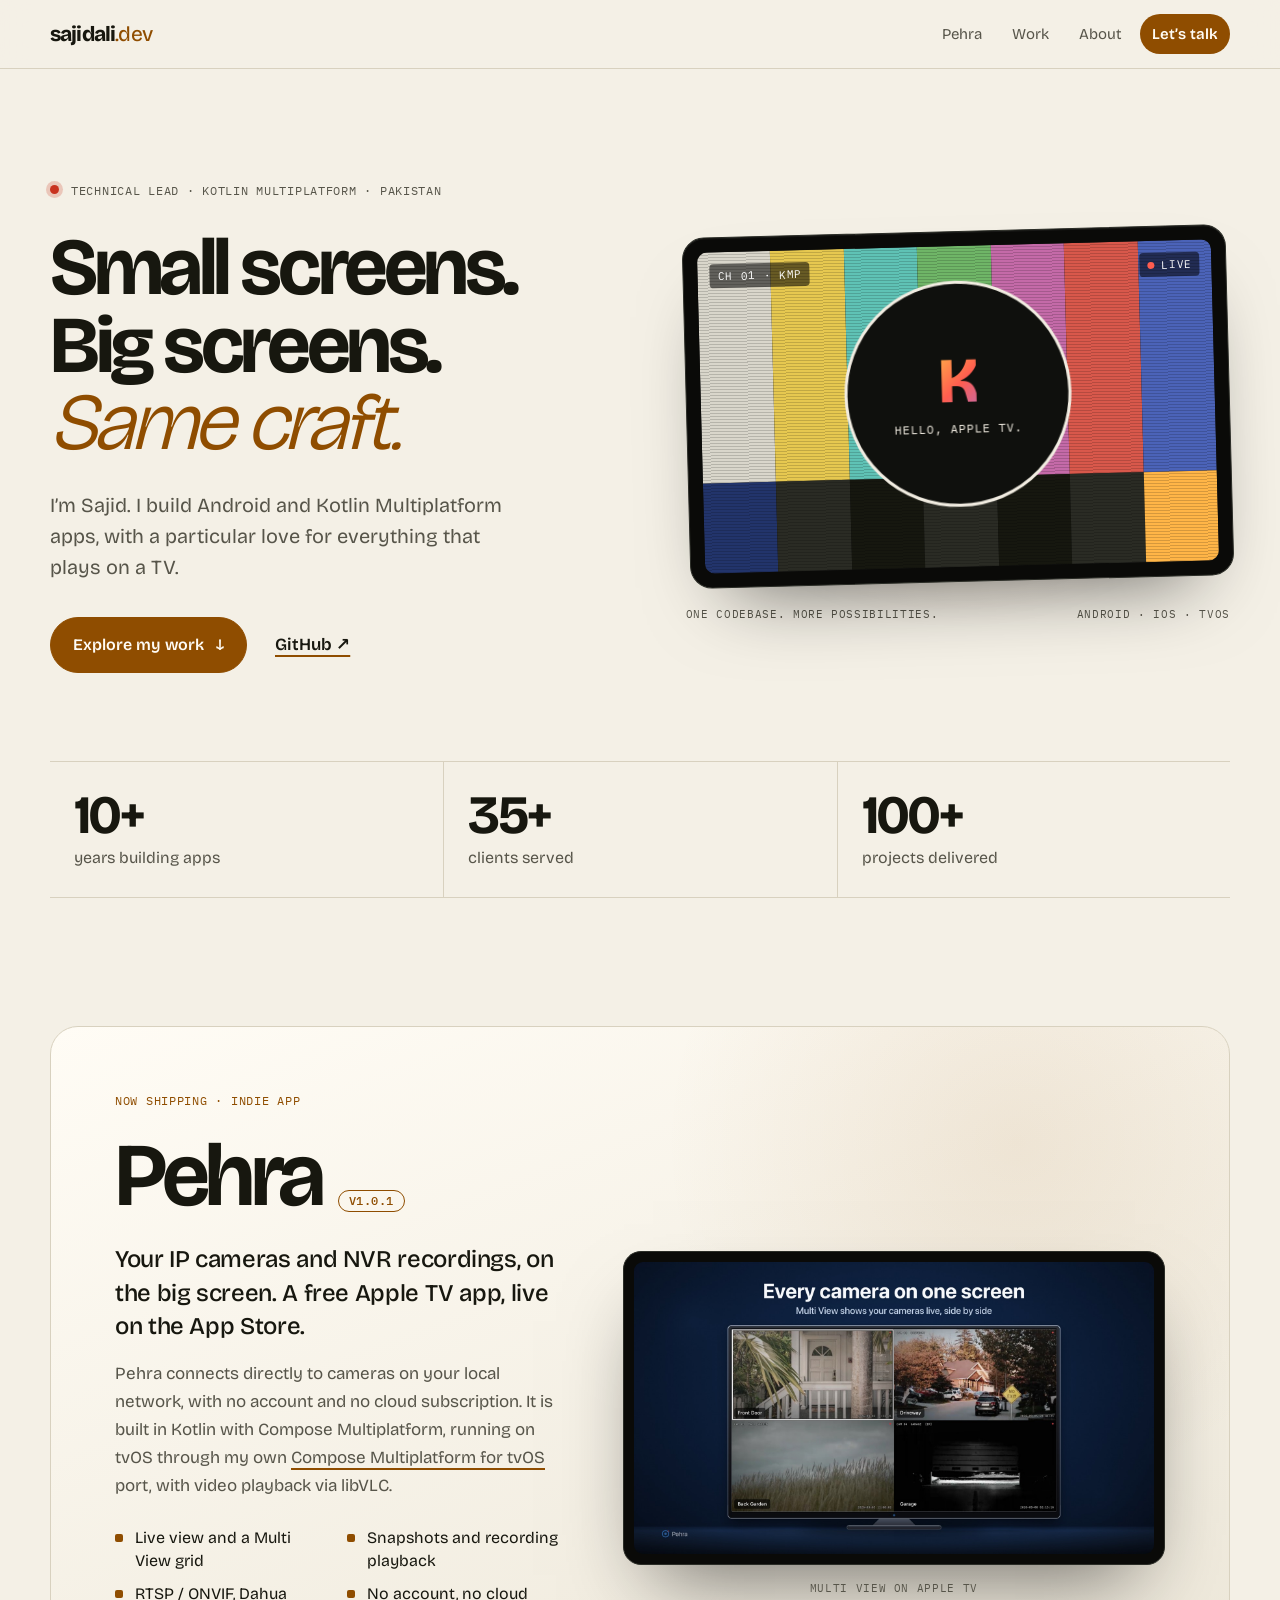
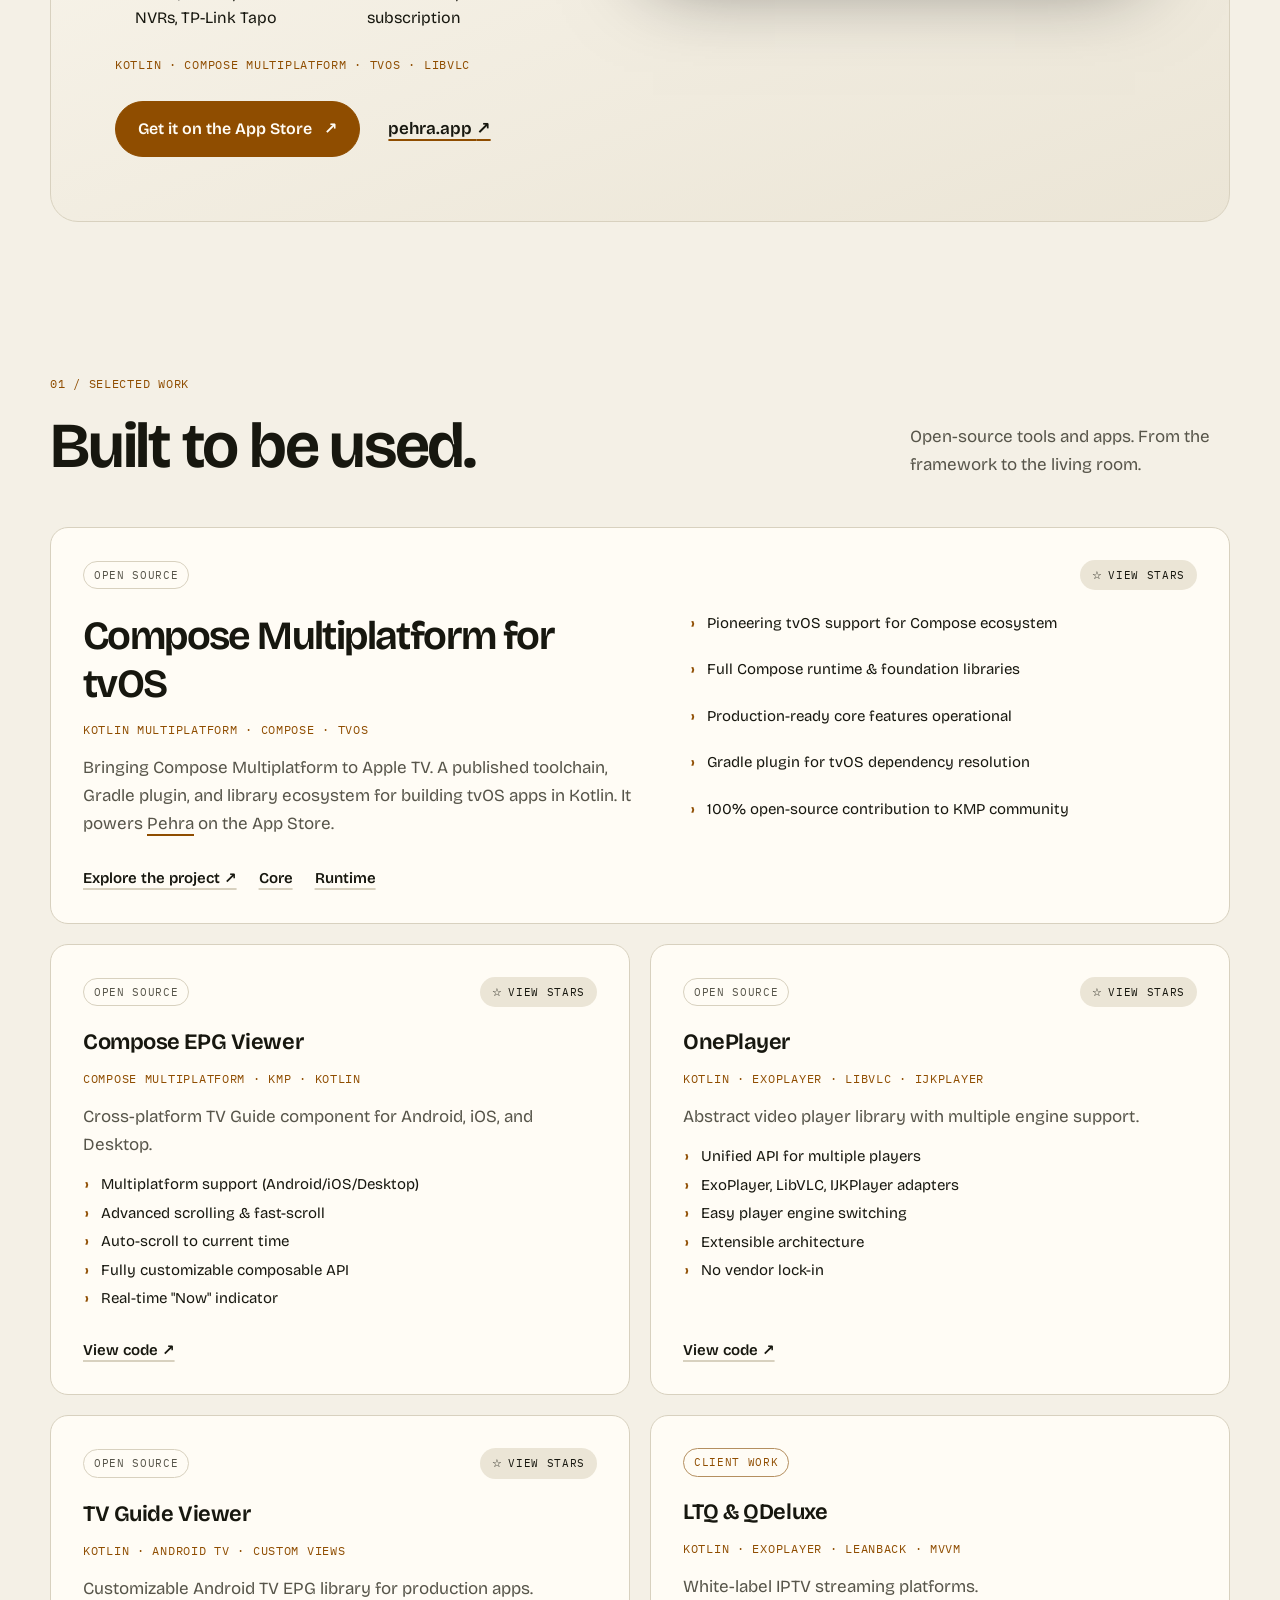
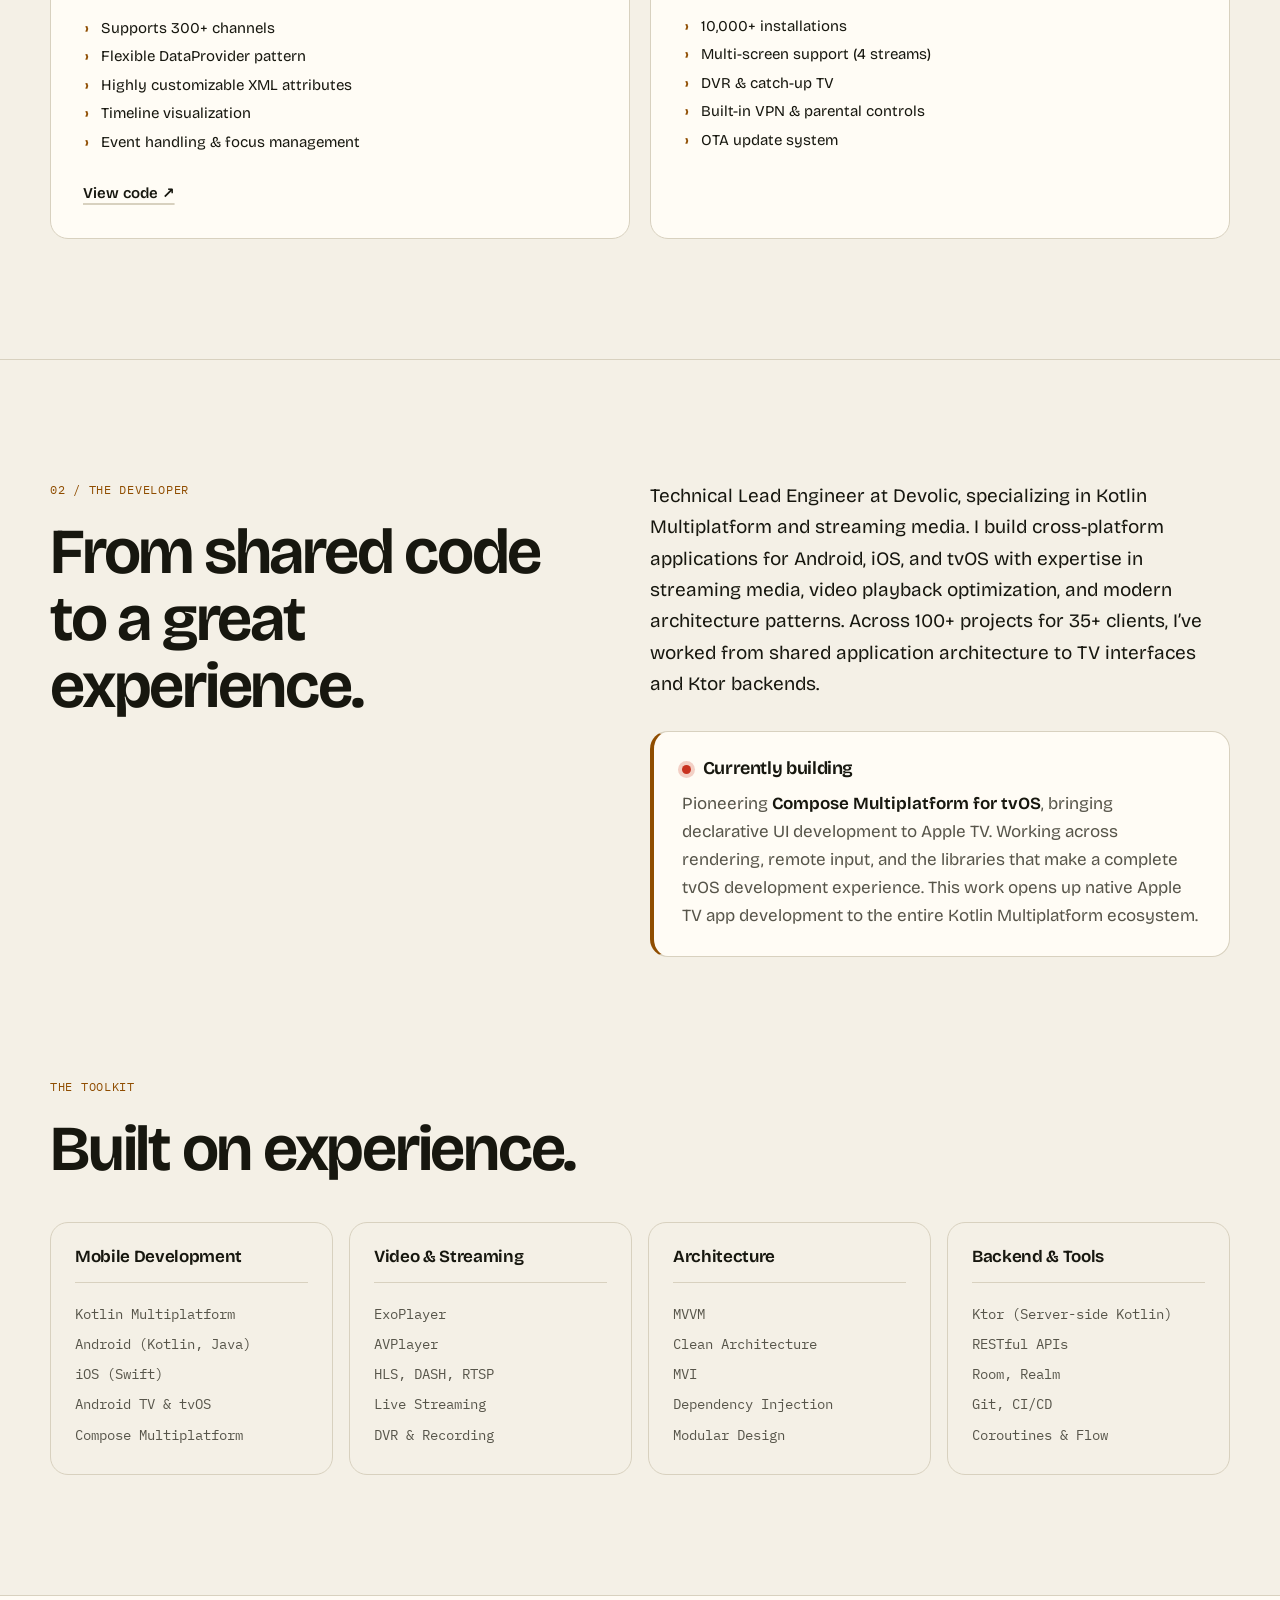
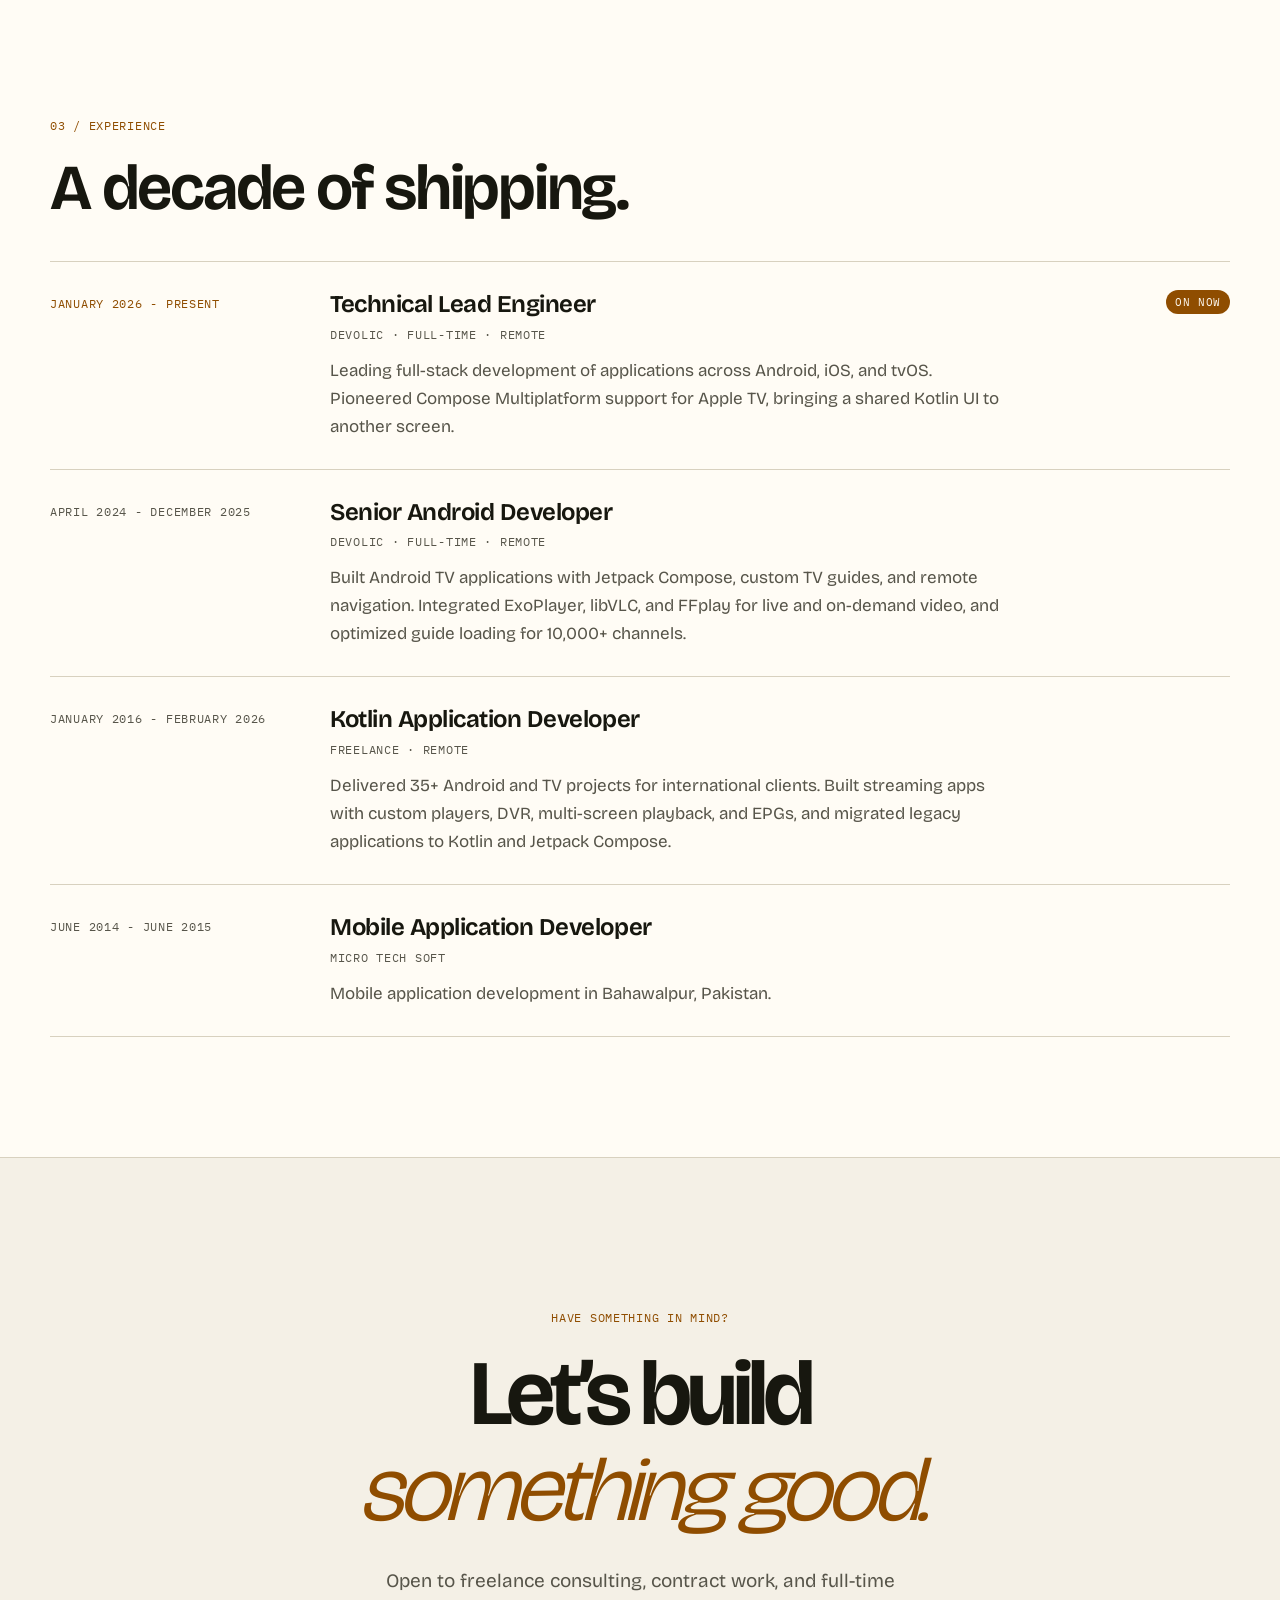
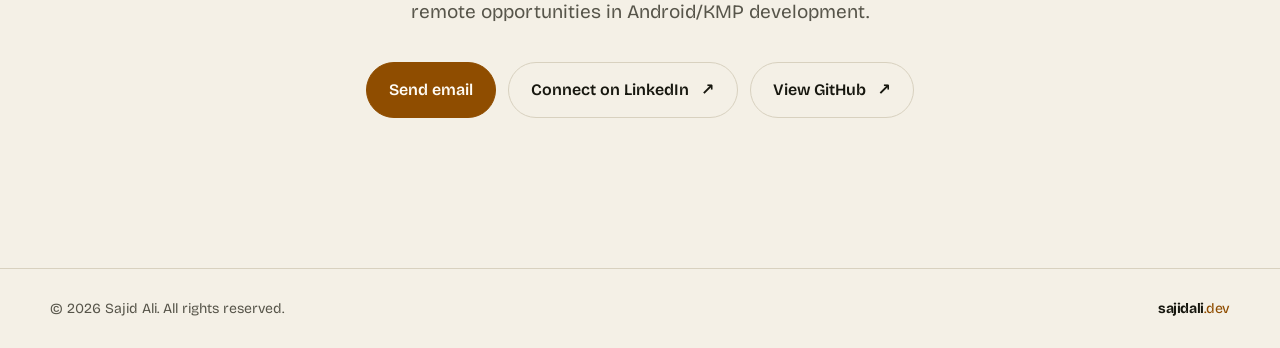
==== commit 3c5b1054: "Modernise portfolio and feature Pehra Restyle the site with a TV-inspired design (test-card hero, pr" ====
--- a/index.html
+++ b/index.html
@@ -3,7 +3,11 @@
 <head>
     <meta charset="UTF-8">
     <meta name="viewport" content="width=device-width, initial-scale=1.0">
-    <meta name="description" content="Sajid Ali - Technical Lead & Kotlin Multiplatform Engineer with 10+ years experience">
+    <meta name="description" content="Sajid Ali - Technical Lead & Kotlin Multiplatform Engineer with 10+ years experience. Creator of Compose Multiplatform for tvOS and Pehra for Apple TV.">
+    <meta name="color-scheme" content="dark light">
+    <meta name="theme-color" content="#0f100d" media="(prefers-color-scheme: dark)">
+    <meta name="theme-color" content="#f4f0e6" media="(prefers-color-scheme: light)">
+    <link rel="canonical" href="https://sajidali.dev/">
 
     <!-- Google Analytics 4 -->
     <script async src="https://www.googletagmanager.com/gtag/js?id=G-HDCVKJ8803"></script>
@@ -18,17 +22,22 @@
     <meta property="og:type" content="website">
     <meta property="og:url" content="https://sajidali.dev/">
     <meta property="og:title" content="Sajid Ali - Technical Lead & Kotlin Multiplatform Engineer">
-    <meta property="og:description" content="Technical Lead Engineer building Kotlin Multiplatform apps for Android, iOS, and tvOS. Creator of Compose Multiplatform for tvOS.">
+    <meta property="og:description" content="Technical Lead Engineer building Kotlin Multiplatform apps for Android, iOS, and tvOS. Creator of Compose Multiplatform for tvOS and Pehra, a camera viewer for Apple TV.">
     <meta property="og:site_name" content="Sajid Ali Portfolio">
+    <meta property="og:image" content="https://sajidali.dev/pehra/multiview-grid.jpg">
+    <meta property="og:image:width" content="1600">
+    <meta property="og:image:height" content="900">
+    <meta property="og:image:alt" content="Pehra on Apple TV showing a Multi View grid of live cameras">
 
     <!-- Twitter Card -->
     <meta name="twitter:card" content="summary_large_image">
     <meta name="twitter:url" content="https://sajidali.dev/">
     <meta name="twitter:title" content="Sajid Ali - Technical Lead & Kotlin Multiplatform Engineer">
-    <meta name="twitter:description" content="Technical Lead Engineer building Kotlin Multiplatform apps for Android, iOS, and tvOS. Creator of Compose Multiplatform for tvOS.">
+    <meta name="twitter:description" content="Technical Lead Engineer building Kotlin Multiplatform apps for Android, iOS, and tvOS. Creator of Compose Multiplatform for tvOS and Pehra, a camera viewer for Apple TV.">
+    <meta name="twitter:image" content="https://sajidali.dev/pehra/multiview-grid.jpg">
 
     <!-- Favicon -->
-    <link rel="icon" href="data:image/svg+xml,<svg xmlns='http://www.w3.org/2000/svg' viewBox='0 0 100 100'><rect width='100' height='100' fill='%232e5144'/><text x='50' y='50' font-family='Arial,sans-serif' font-size='50' font-weight='bold' fill='white' text-anchor='middle' dominant-baseline='central'>SA</text></svg>">
+    <link rel="icon" href="data:image/svg+xml,<svg xmlns='http://www.w3.org/2000/svg' viewBox='0 0 100 100'><rect width='100' height='100' rx='18' fill='%230f100d'/><text x='50' y='52' font-family='Arial,sans-serif' font-size='46' font-weight='bold' fill='%23ffb547' text-anchor='middle' dominant-baseline='central'>SA</text></svg>">
 
     <title>Sajid Ali | Android, Kotlin & TV</title>
 
@@ -66,88 +75,146 @@
     }
     </script>
 
+    <link rel="preconnect" href="https://fonts.googleapis.com">
+    <link rel="preconnect" href="https://fonts.gstatic.com" crossorigin>
+    <link rel="stylesheet" href="https://fonts.googleapis.com/css2?family=Bricolage+Grotesque:opsz,wght@12..96,400..800&family=IBM+Plex+Mono:wght@400;500&display=swap">
     <link rel="stylesheet" href="/assets/portfolio.css">
     <script src="/assets/github-stars.js" defer></script>
 </head>
 <body>
-    <a class="skip-link" href="#work">Skip to work</a>
-    <nav class="container nav" aria-label="Main navigation">
-        <a class="wordmark" href="#">sajidali<span>.dev</span></a>
-        <div><a href="#work">Work</a><a href="#about">About</a><a href="#contact">Let’s talk <span aria-hidden="true">↗</span></a></div>
-    </nav>
-    <main>
-    <header class="hero container">
-        <div class="hero-copy">
-            <p class="eyebrow"><span class="status-dot"></span> TECHNICAL LEAD · KOTLIN MULTIPLATFORM · PAKISTAN</p>
-            <h1>Small screens.<br>Big screens.<br><em>Same craft.</em></h1>
-            <p class="hero-intro">I’m Sajid. I build Android and Kotlin Multiplatform apps, with a particular love for everything that plays on a TV.</p>
-            <div class="hero-actions"><a class="button" href="#work">Explore my work <span aria-hidden="true">↓</span></a><a class="text-link" href="https://github.com/sajidalidev">GitHub ↗</a></div>
+    <a class="skip-link" href="#main">Skip to content</a>
+    <header class="site-header">
+        <nav class="container nav" aria-label="Main navigation">
+            <a class="wordmark" href="#top">sajidali<span>.dev</span></a>
+            <ul>
+                <li><a href="#pehra">Pehra</a></li>
+                <li><a href="#work">Work</a></li>
+                <li><a href="#about">About</a></li>
+                <li><a class="nav-cta" href="#contact">Let’s talk</a></li>
+            </ul>
+        </nav>
+    </header>
+
+    <main id="main">
+        <section class="hero container" id="top" aria-labelledby="hero-title">
+            <div class="hero-copy">
+                <p class="kicker"><span class="on-air" aria-hidden="true"></span>Technical Lead · Kotlin Multiplatform · Pakistan</p>
+                <h1 id="hero-title">Small screens.<br>Big screens.<br><em>Same craft.</em></h1>
+                <p class="hero-intro">I’m Sajid. I build Android and Kotlin Multiplatform apps, with a particular love for everything that plays on a TV.</p>
+                <div class="hero-actions">
+                    <a class="button" href="#work">Explore my work <span aria-hidden="true">↓</span></a>
+                    <a class="text-link" href="https://github.com/sajidalidev">GitHub <span aria-hidden="true">↗</span></a>
+                </div>
+            </div>
+            <div class="hero-art" role="img" aria-label="Illustration of a television test card reading Hello, Apple TV, for Android, iOS and tvOS">
+                <div class="tv">
+                    <div class="tv-screen">
+                        <div class="bars"><i></i><i></i><i></i><i></i><i></i><i></i><i></i></div>
+                        <div class="bars-low"><i></i><i></i><i></i><i></i><i></i><i></i><i></i></div>
+                        <div class="test-disc"><span class="disc-k">K</span><span class="disc-label">Hello, Apple TV.</span></div>
+                        <span class="osd osd-tl">CH 01 · KMP</span>
+                        <span class="osd osd-tr"><span class="rec" aria-hidden="true"></span>LIVE</span>
+                    </div>
+                </div>
+                <div class="tv-caption"><span>One codebase. More possibilities.</span><span>Android · iOS · tvOS</span></div>
+            </div>
+        </section>
+
+        <div class="container stats" role="list">
+            <p role="listitem"><strong>10+</strong> years building apps</p>
+            <p role="listitem"><strong>35+</strong> clients served</p>
+            <p role="listitem"><strong>100+</strong> projects delivered</p>
         </div>
-        <div class="hero-art" role="img" aria-label="Illustration of a television and phone sharing a Kotlin interface">
-            <div class="art-top"><span>ONE CODEBASE. MORE POSSIBILITIES.</span><span>01 / KMP</span></div>
-            <div class="television"><div class="screen"><span class="screen-label">HELLO, APPLE TV.</span><div class="compose-mark">K<span>↗</span></div><div class="screen-tiles"><i></i><i></i><i></i></div></div></div>
-            <div class="tv-foot"></div><div class="phone"><div class="phone-speaker"></div><span>K<span class="phone-arrow">↗</span></span><i></i><i></i></div>
-            <div class="art-bottom"><span>Android · iOS · tvOS</span><span class="art-plus">+</span></div>
-        </div>
-    </header>
-    <div class="container intro-strip"><span>10+ years building apps</span><span>35+ clients served</span><span>100+ projects delivered</span></div>
-    <!-- Projects -->
-    <section class="projects" id="work">
-        <div class="container">
-            <div class="section-heading"><div><p class="eyebrow">01 / SELECTED WORK</p><h2>Built to be used.</h2></div><p>Open-source tools and apps.<br>From the framework to the living room.</p></div>
-            <div class="project-grid">
-                <!-- Open Source Libraries -->
-                <div class="project-card featured">
-                    <div class="project-content">
-                        <span class="project-badge badge-opensource">Open Source</span>
-                        <a class="github-stars" data-repo="sajidalidev/compose-tvos" href="https://github.com/sajidalidev/compose-tvos/stargazers" aria-label="View compose-tvos stargazers"><span aria-hidden="true">☆</span> <span data-star-count>GitHub stars</span></a>
-                        <h3>Compose Multiplatform for tvOS</h3>
-
-                        <p class="project-tech">Kotlin Multiplatform • Compose • tvOS</p>
-                        <p>Bringing Compose Multiplatform to Apple TV. A published toolchain, Gradle plugin, and library ecosystem for building tvOS apps in Kotlin.</p>
-                        <ul>
-                            <li>Pioneering tvOS support for Compose ecosystem</li>
-                            <li>Full Compose runtime & foundation libraries</li>
-                            <li>Production-ready core features operational</li>
-                            <li>Gradle plugin for tvOS dependency resolution</li>
-                            <li>100% open-source contribution to KMP community</li>
-                        </ul>
+
+        <section class="spotlight" id="pehra" aria-labelledby="pehra-title">
+            <div class="container spotlight-inner">
+                <div class="spotlight-copy">
+                    <p class="eyebrow">Now shipping · Indie app</p>
+                    <h2 id="pehra-title">Pehra<span class="version">v1.0.1</span></h2>
+                    <p class="spotlight-lede">Your IP cameras and NVR recordings, on the big screen. A free Apple TV app, live on the App Store.</p>
+                    <p>Pehra connects directly to cameras on your local network, with no account and no cloud subscription. It is built in Kotlin with Compose Multiplatform, running on tvOS through my own <a class="inline-link" href="#compose-tvos">Compose Multiplatform for tvOS</a> port, with video playback via libVLC.</p>
+                    <ul class="feature-list">
+                        <li>Live view and a Multi View grid</li>
+                        <li>Snapshots and recording playback</li>
+                        <li>RTSP / ONVIF, Dahua NVRs, TP-Link Tapo</li>
+                        <li>No account, no cloud subscription</li>
+                    </ul>
+                    <p class="project-tech">Kotlin · Compose Multiplatform · tvOS · libVLC</p>
+                    <div class="spotlight-actions">
+                        <a class="button" href="https://apps.apple.com/us/app/pehra/id6808605595" target="_blank" rel="noopener noreferrer">Get it on the App Store <span aria-hidden="true">↗</span></a>
+                        <a class="text-link" href="https://pehra.app/" target="_blank" rel="noopener noreferrer">pehra.app <span aria-hidden="true">↗</span></a>
+                    </div>
+                </div>
+                <figure class="spotlight-media">
+                    <div class="bezel">
+                        <img src="/pehra/multiview-grid.jpg" width="1600" height="900" loading="lazy" decoding="async" alt="Pehra on Apple TV showing a Multi View grid of live camera feeds">
+                    </div>
+                    <figcaption>Multi View on Apple TV</figcaption>
+                </figure>
+            </div>
+        </section>
+
+        <section class="projects" id="work" aria-labelledby="work-title">
+            <div class="container">
+                <div class="section-heading">
+                    <div><p class="eyebrow">01 / Selected work</p><h2 id="work-title">Built to be used.</h2></div>
+                    <p>Open-source tools and apps. From the framework to the living room.</p>
+                </div>
+                <div class="project-grid">
+                    <article class="project-card featured" id="compose-tvos">
+                        <div class="card-top">
+                            <span class="project-badge">Open Source</span>
+                            <a class="github-stars" data-repo="sajidalidev/compose-tvos" href="https://github.com/sajidalidev/compose-tvos/stargazers" aria-label="View compose-tvos stargazers"><span aria-hidden="true">☆</span> <span data-star-count>GitHub stars</span></a>
+                        </div>
+                        <div class="featured-body">
+                            <div>
+                                <h3>Compose Multiplatform for tvOS</h3>
+                                <p class="project-tech">Kotlin Multiplatform · Compose · tvOS</p>
+                                <p>Bringing Compose Multiplatform to Apple TV. A published toolchain, Gradle plugin, and library ecosystem for building tvOS apps in Kotlin. It powers <a class="inline-link" href="#pehra">Pehra</a> on the App Store.</p>
+                            </div>
+                            <ul>
+                                <li>Pioneering tvOS support for Compose ecosystem</li>
+                                <li>Full Compose runtime &amp; foundation libraries</li>
+                                <li>Production-ready core features operational</li>
+                                <li>Gradle plugin for tvOS dependency resolution</li>
+                                <li>100% open-source contribution to KMP community</li>
+                            </ul>
+                        </div>
                         <div class="project-links">
-                            <a href="https://github.com/sajidalidev/compose-tvos">Explore the project ↗</a>
+                            <a href="https://github.com/sajidalidev/compose-tvos">Explore the project <span aria-hidden="true">↗</span></a>
                             <a href="https://github.com/sajidalidev/compose-multiplatform-core" target="_blank" rel="noopener noreferrer">Core</a>
                             <a href="https://github.com/sajidalidev/compose-multiplatform" target="_blank" rel="noopener noreferrer">Runtime</a>
                         </div>
-                    </div>
-                </div>
-
-                <div class="project-card">
-                    <div class="project-content">
-                        <span class="project-badge badge-opensource">Open Source</span>
-                        <a class="github-stars" data-repo="sajidalidev/compose-epg-viewer" href="https://github.com/sajidalidev/compose-epg-viewer/stargazers" aria-label="View compose-epg-viewer stargazers"><span aria-hidden="true">☆</span> <span data-star-count>GitHub stars</span></a>
+                    </article>
+
+                    <article class="project-card">
+                        <div class="card-top">
+                            <span class="project-badge">Open Source</span>
+                            <a class="github-stars" data-repo="sajidalidev/compose-epg-viewer" href="https://github.com/sajidalidev/compose-epg-viewer/stargazers" aria-label="View compose-epg-viewer stargazers"><span aria-hidden="true">☆</span> <span data-star-count>GitHub stars</span></a>
+                        </div>
                         <h3>Compose EPG Viewer</h3>
-
-                        <p class="project-tech">Compose Multiplatform • KMP • Kotlin</p>
-                        <p>Cross-platform TV Guide component for Android, iOS, and Desktop</p>
+                        <p class="project-tech">Compose Multiplatform · KMP · Kotlin</p>
+                        <p>Cross-platform TV Guide component for Android, iOS, and Desktop.</p>
                         <ul>
                             <li>Multiplatform support (Android/iOS/Desktop)</li>
-                            <li>Advanced scrolling & fast-scroll</li>
+                            <li>Advanced scrolling &amp; fast-scroll</li>
                             <li>Auto-scroll to current time</li>
                             <li>Fully customizable composable API</li>
                             <li>Real-time "Now" indicator</li>
                         </ul>
                         <div class="project-links">
-                            <a href="https://github.com/sajidalidev/compose-epg-viewer" target="_blank" rel="noopener noreferrer">View Code</a>
-                        </div>
-                    </div>
-                </div>
-
-                <div class="project-card">
-                    <div class="project-content">
-                        <span class="project-badge badge-opensource">Open Source</span>
-                        <a class="github-stars" data-repo="sajidalidev/OnePlayer" href="https://github.com/sajidalidev/OnePlayer/stargazers" aria-label="View OnePlayer stargazers"><span aria-hidden="true">☆</span> <span data-star-count>GitHub stars</span></a>
+                            <a href="https://github.com/sajidalidev/compose-epg-viewer" target="_blank" rel="noopener noreferrer">View code <span aria-hidden="true">↗</span></a>
+                        </div>
+                    </article>
+
+                    <article class="project-card">
+                        <div class="card-top">
+                            <span class="project-badge">Open Source</span>
+                            <a class="github-stars" data-repo="sajidalidev/OnePlayer" href="https://github.com/sajidalidev/OnePlayer/stargazers" aria-label="View OnePlayer stargazers"><span aria-hidden="true">☆</span> <span data-star-count>GitHub stars</span></a>
+                        </div>
                         <h3>OnePlayer</h3>
-                        <p class="project-tech">Kotlin • ExoPlayer • LibVLC • IJKPlayer</p>
-                        <p>Abstract video player library with multiple engine support</p>
+                        <p class="project-tech">Kotlin · ExoPlayer · LibVLC · IJKPlayer</p>
+                        <p>Abstract video player library with multiple engine support.</p>
                         <ul>
                             <li>Unified API for multiple players</li>
                             <li>ExoPlayer, LibVLC, IJKPlayer adapters</li>
@@ -156,180 +223,173 @@
                             <li>No vendor lock-in</li>
                         </ul>
                         <div class="project-links">
-                            <a href="https://github.com/sajidalidev/OnePlayer" target="_blank" rel="noopener noreferrer">View Code</a>
-                        </div>
-                    </div>
-                </div>
-
-                <div class="project-card">
-                    <div class="project-content">
-                        <span class="project-badge badge-opensource">Open Source</span>
-                        <a class="github-stars" data-repo="sajidalidev/TV-Guide" href="https://github.com/sajidalidev/TV-Guide/stargazers" aria-label="View TV-Guide stargazers"><span aria-hidden="true">☆</span> <span data-star-count>GitHub stars</span></a>
+                            <a href="https://github.com/sajidalidev/OnePlayer" target="_blank" rel="noopener noreferrer">View code <span aria-hidden="true">↗</span></a>
+                        </div>
+                    </article>
+
+                    <article class="project-card">
+                        <div class="card-top">
+                            <span class="project-badge">Open Source</span>
+                            <a class="github-stars" data-repo="sajidalidev/TV-Guide" href="https://github.com/sajidalidev/TV-Guide/stargazers" aria-label="View TV-Guide stargazers"><span aria-hidden="true">☆</span> <span data-star-count>GitHub stars</span></a>
+                        </div>
                         <h3>TV Guide Viewer</h3>
-                        <p class="project-tech">Kotlin • Android TV • Custom Views</p>
-                        <p>Customizable Android TV EPG library for production apps</p>
+                        <p class="project-tech">Kotlin · Android TV · Custom Views</p>
+                        <p>Customizable Android TV EPG library for production apps.</p>
                         <ul>
                             <li>Supports 300+ channels</li>
                             <li>Flexible DataProvider pattern</li>
                             <li>Highly customizable XML attributes</li>
                             <li>Timeline visualization</li>
-                            <li>Event handling & focus management</li>
+                            <li>Event handling &amp; focus management</li>
                         </ul>
                         <div class="project-links">
-                            <a href="https://github.com/sajidalidev/TV-Guide" target="_blank" rel="noopener noreferrer">View Code</a>
-                        </div>
-                    </div>
-                </div>
-
-                <!-- Client Projects -->
-                <div class="project-card">
-                    <div class="project-content">
-                        <span class="project-badge badge-client">Client Work</span>
-                        <h3>LTQ & QDeluxe</h3>
-                        <p class="project-tech">Kotlin • ExoPlayer • Leanback • MVVM</p>
-                        <p>White-label IPTV streaming platforms</p>
+                            <a href="https://github.com/sajidalidev/TV-Guide" target="_blank" rel="noopener noreferrer">View code <span aria-hidden="true">↗</span></a>
+                        </div>
+                    </article>
+
+                    <article class="project-card client">
+                        <div class="card-top">
+                            <span class="project-badge badge-client">Client Work</span>
+                        </div>
+                        <h3>LTQ &amp; QDeluxe</h3>
+                        <p class="project-tech">Kotlin · ExoPlayer · Leanback · MVVM</p>
+                        <p>White-label IPTV streaming platforms.</p>
                         <ul>
                             <li>10,000+ installations</li>
                             <li>Multi-screen support (4 streams)</li>
-                            <li>DVR & catch-up TV</li>
-                            <li>Built-in VPN & parental controls</li>
+                            <li>DVR &amp; catch-up TV</li>
+                            <li>Built-in VPN &amp; parental controls</li>
                             <li>OTA update system</li>
                         </ul>
-                    </div>
-                </div>
-
-            </div>
-        </div>
-    </section>
-
-    <!-- About -->
-    <section class="about" id="about">
-        <div class="container">
-            <p class="eyebrow">02 / THE DEVELOPER</p><h2>From shared code<br>to a great experience.</h2>
-            <p>
-                Technical Lead Engineer at Devolic, specializing in Kotlin Multiplatform and streaming media.
-                I build cross-platform applications for Android, iOS, and tvOS with expertise in streaming
-                media, video playback optimization, and modern architecture patterns. Across 100+ projects for
-                35+ clients, I’ve worked from shared application architecture to TV interfaces and Ktor backends.
-            </p>
-            <div class="current-focus">
-                <h3>Currently building</h3>
-                <p>
-                    Pioneering <strong>Compose Multiplatform for tvOS</strong> - bringing declarative UI development to Apple TV.
-                    Working across rendering, remote input, and the libraries that make a complete tvOS development experience.
-                    This work opens up native Apple TV app development to the entire Kotlin Multiplatform ecosystem.
-                </p>
-            </div>
-        </div>
-    </section>
-
-    <!-- Skills -->
-    <section class="skills">
-        <div class="container">
-            <p class="eyebrow">THE TOOLKIT</p><h2>Built on experience.</h2>
-            <div class="skills-grid">
-                <div class="skill-category">
-                    <h3>Mobile Development</h3>
-                    <ul>
-                        <li>Kotlin Multiplatform</li>
-                        <li>Android (Kotlin, Java)</li>
-                        <li>iOS (Swift)</li>
-                        <li>Android TV & tvOS</li>
-                        <li>Compose Multiplatform</li>
-                    </ul>
-                </div>
-                <div class="skill-category">
-                    <h3>Video & Streaming</h3>
-                    <ul>
-                        <li>ExoPlayer</li>
-                        <li>AVPlayer</li>
-                        <li>HLS, DASH, RTSP</li>
-                        <li>Live Streaming</li>
-                        <li>DVR & Recording</li>
-                    </ul>
-                </div>
-                <div class="skill-category">
-                    <h3>Architecture</h3>
-                    <ul>
-                        <li>MVVM</li>
-                        <li>Clean Architecture</li>
-                        <li>MVI</li>
-                        <li>Dependency Injection</li>
-                        <li>Modular Design</li>
-                    </ul>
-                </div>
-                <div class="skill-category">
-                    <h3>Backend & Tools</h3>
-                    <ul>
-                        <li>Ktor (Server-side Kotlin)</li>
-                        <li>RESTful APIs</li>
-                        <li>Room, Realm</li>
-                        <li>Git, CI/CD</li>
-                        <li>Coroutines & Flow</li>
-                    </ul>
-                </div>
-            </div>
-        </div>
-    </section>
-
-    <!-- Experience -->
-    <section class="experience">
-        <div class="container">
-            <p class="eyebrow">03 / EXPERIENCE</p><h2>A decade of shipping.</h2>
-            <div class="timeline">
-                <div class="timeline-item">
-                    <h3>Technical Lead Engineer</h3>
-                    <div class="company">Devolic · Full-time · Remote</div>
-                    <div class="date">January 2026 - Present</div>
-                    <p>Leading full-stack development of applications across Android, iOS, and tvOS.
-                        Pioneered Compose Multiplatform support for Apple TV, bringing a shared Kotlin UI
-                        to another screen.</p>
-                </div>
-                <div class="timeline-item">
-                    <h3>Senior Android Developer</h3>
-                    <div class="company">Devolic · Full-time · Remote</div>
-                    <div class="date">April 2024 - December 2025</div>
-                    <p>Built Android TV applications with Jetpack Compose, custom TV guides, and remote
-                        navigation. Integrated ExoPlayer, libVLC, and FFplay for live and on-demand video,
-                        and optimized guide loading for 10,000+ channels.</p>
-                </div>
-                <div class="timeline-item">
-                    <h3>Kotlin Application Developer</h3>
-                    <div class="company">Freelance · Remote</div>
-                    <div class="date">January 2016 - February 2026</div>
-                    <p>Delivered 35+ Android and TV projects for international clients. Built streaming
-                        apps with custom players, DVR, multi-screen playback, and EPGs, and migrated
-                        legacy applications to Kotlin and Jetpack Compose.</p>
-                </div>
-                <div class="timeline-item">
-                    <h3>Mobile Application Developer</h3>
-                    <div class="company">Micro Tech Soft</div>
-                    <div class="date">June 2014 - June 2015</div>
-                    <p>Mobile application development in Bahawalpur, Pakistan.</p>
-                </div>
-            </div>
-        </div>
-    </section>
-
-    <!-- Contact -->
-    <section class="contact" id="contact">
-        <div class="container">
-            <p class="eyebrow">HAVE SOMETHING IN MIND?</p><h2>Let’s build<br><em>something good.</em></h2>
-            <p>Open to freelance consulting, contract work, and full-time remote opportunities in Android/KMP development</p>
-            <div class="contact-buttons">
-                <a href="mailto:sajid@sajidali.dev">Send Email</a>
-                <a href="https://linkedin.com/in/sajidalidev" target="_blank" rel="noopener noreferrer">Connect on LinkedIn</a>
-                <a href="https://github.com/sajidalidev" target="_blank" rel="noopener noreferrer">View GitHub</a>
-            </div>
-        </div>
-    </section>
-
+                    </article>
+                </div>
+            </div>
+        </section>
+
+        <section class="about" id="about" aria-labelledby="about-title">
+            <div class="container about-grid">
+                <div>
+                    <p class="eyebrow">02 / The developer</p>
+                    <h2 id="about-title">From shared code<br>to a great experience.</h2>
+                </div>
+                <div class="about-copy">
+                    <p>Technical Lead Engineer at Devolic, specializing in Kotlin Multiplatform and streaming media. I build cross-platform applications for Android, iOS, and tvOS with expertise in streaming media, video playback optimization, and modern architecture patterns. Across 100+ projects for 35+ clients, I’ve worked from shared application architecture to TV interfaces and Ktor backends.</p>
+                    <div class="current-focus">
+                        <h3><span class="rec" aria-hidden="true"></span>Currently building</h3>
+                        <p>Pioneering <strong>Compose Multiplatform for tvOS</strong>, bringing declarative UI development to Apple TV. Working across rendering, remote input, and the libraries that make a complete tvOS development experience. This work opens up native Apple TV app development to the entire Kotlin Multiplatform ecosystem.</p>
+                    </div>
+                </div>
+            </div>
+        </section>
+
+        <section class="skills" aria-labelledby="skills-title">
+            <div class="container">
+                <p class="eyebrow">The toolkit</p>
+                <h2 id="skills-title">Built on experience.</h2>
+                <div class="skills-grid">
+                    <div class="skill-category">
+                        <h3>Mobile Development</h3>
+                        <ul>
+                            <li>Kotlin Multiplatform</li>
+                            <li>Android (Kotlin, Java)</li>
+                            <li>iOS (Swift)</li>
+                            <li>Android TV &amp; tvOS</li>
+                            <li>Compose Multiplatform</li>
+                        </ul>
+                    </div>
+                    <div class="skill-category">
+                        <h3>Video &amp; Streaming</h3>
+                        <ul>
+                            <li>ExoPlayer</li>
+                            <li>AVPlayer</li>
+                            <li>HLS, DASH, RTSP</li>
+                            <li>Live Streaming</li>
+                            <li>DVR &amp; Recording</li>
+                        </ul>
+                    </div>
+                    <div class="skill-category">
+                        <h3>Architecture</h3>
+                        <ul>
+                            <li>MVVM</li>
+                            <li>Clean Architecture</li>
+                            <li>MVI</li>
+                            <li>Dependency Injection</li>
+                            <li>Modular Design</li>
+                        </ul>
+                    </div>
+                    <div class="skill-category">
+                        <h3>Backend &amp; Tools</h3>
+                        <ul>
+                            <li>Ktor (Server-side Kotlin)</li>
+                            <li>RESTful APIs</li>
+                            <li>Room, Realm</li>
+                            <li>Git, CI/CD</li>
+                            <li>Coroutines &amp; Flow</li>
+                        </ul>
+                    </div>
+                </div>
+            </div>
+        </section>
+
+        <section class="experience" aria-labelledby="experience-title">
+            <div class="container">
+                <p class="eyebrow">03 / Experience</p>
+                <h2 id="experience-title">A decade of shipping.</h2>
+                <ol class="guide">
+                    <li class="guide-row now">
+                        <p class="date">January 2026 - Present</p>
+                        <div>
+                            <h3>Technical Lead Engineer</h3>
+                            <p class="company">Devolic · Full-time · Remote</p>
+                            <p>Leading full-stack development of applications across Android, iOS, and tvOS. Pioneered Compose Multiplatform support for Apple TV, bringing a shared Kotlin UI to another screen.</p>
+                        </div>
+                    </li>
+                    <li class="guide-row">
+                        <p class="date">April 2024 - December 2025</p>
+                        <div>
+                            <h3>Senior Android Developer</h3>
+                            <p class="company">Devolic · Full-time · Remote</p>
+                            <p>Built Android TV applications with Jetpack Compose, custom TV guides, and remote navigation. Integrated ExoPlayer, libVLC, and FFplay for live and on-demand video, and optimized guide loading for 10,000+ channels.</p>
+                        </div>
+                    </li>
+                    <li class="guide-row">
+                        <p class="date">January 2016 - February 2026</p>
+                        <div>
+                            <h3>Kotlin Application Developer</h3>
+                            <p class="company">Freelance · Remote</p>
+                            <p>Delivered 35+ Android and TV projects for international clients. Built streaming apps with custom players, DVR, multi-screen playback, and EPGs, and migrated legacy applications to Kotlin and Jetpack Compose.</p>
+                        </div>
+                    </li>
+                    <li class="guide-row">
+                        <p class="date">June 2014 - June 2015</p>
+                        <div>
+                            <h3>Mobile Application Developer</h3>
+                            <p class="company">Micro Tech Soft</p>
+                            <p>Mobile application development in Bahawalpur, Pakistan.</p>
+                        </div>
+                    </li>
+                </ol>
+            </div>
+        </section>
+
+        <section class="contact" id="contact" aria-labelledby="contact-title">
+            <div class="container contact-inner">
+                <p class="eyebrow">Have something in mind?</p>
+                <h2 id="contact-title">Let’s build<br><em>something good.</em></h2>
+                <p>Open to freelance consulting, contract work, and full-time remote opportunities in Android/KMP development.</p>
+                <div class="contact-buttons">
+                    <a class="button" href="mailto:sajid@sajidali.dev">Send email</a>
+                    <a class="button ghost" href="https://linkedin.com/in/sajidalidev" target="_blank" rel="noopener noreferrer">Connect on LinkedIn <span aria-hidden="true">↗</span></a>
+                    <a class="button ghost" href="https://github.com/sajidalidev" target="_blank" rel="noopener noreferrer">View GitHub <span aria-hidden="true">↗</span></a>
+                </div>
+            </div>
+        </section>
     </main>
-    <!-- Footer -->
-    <footer>
+
+    <footer class="site-footer">
         <div class="container">
             <p>&copy; 2026 Sajid Ali. All rights reserved.</p>
-            <p><a href="https://pehra.app/">Pehra for Apple TV &ndash; support</a></p>
+            <p class="sign-off">sajidali<span>.dev</span></p>
         </div>
     </footer>
 </body>
--- a/assets/portfolio.css
+++ b/assets/portfolio.css
@@ -1,4 +1,292 @@
-@import url('https://fonts.googleapis.com/css2?family=DM+Sans:wght@400;500;600;700&family=Manrope:wght@400;500;600;700;800&display=swap');
-:root{--paper:#f6f5f0;--ink:#242d29;--muted:#626a64;--green:#365c49;--line:#d9ddd3;--lime:#d5edb0}*{box-sizing:border-box}html{scroll-behavior:smooth;scroll-padding-top:28px}body{margin:0;background:var(--paper);color:var(--ink);font:16px/1.65 'DM Sans',sans-serif}a{color:inherit;text-decoration:none}a:hover{text-decoration:underline;text-underline-offset:5px}a:focus-visible{outline:3px solid #587d2f;outline-offset:5px}h1,h2,h3,p{margin:0}h1,h2,h3{font-family:'Manrope',sans-serif;line-height:1.13;letter-spacing:-.055em}h2{font-size:44px;font-weight:600}h3{font-size:24px;font-weight:600}em{font-family:Georgia,serif;font-weight:400;color:var(--green)}.container{width:min(1120px,calc(100% - 64px));margin:auto}.nav{display:flex;align-items:center;justify-content:space-between;padding:28px 0;border-bottom:1px solid var(--line)}.wordmark{font-size:24px;font-weight:700;letter-spacing:-1px}.wordmark span{font-weight:400;color:var(--muted)}.nav>div{display:flex;gap:32px;font-size:14px}.nav>div a:last-child{color:var(--green)}.hero{padding-top:80px;padding-bottom:72px;display:grid;grid-template-columns:1.1fr 1fr;align-items:center;gap:60px}.eyebrow{font-size:10px;letter-spacing:1.8px;font-weight:600;margin-bottom:24px}.status-dot{display:inline-block;width:7px;height:7px;background:var(--green);border-radius:50%;margin-right:8px}.hero h1{font-size:clamp(48px,5.7vw,76px);line-height:1.06;font-weight:500;letter-spacing:-.065em}.hero-intro{max-width:420px;color:var(--muted);margin:26px 0 28px;font-size:16px}.hero-actions{display:flex;align-items:center;gap:28px}.button{display:inline-flex;gap:28px;padding:13px 22px;background:var(--green);color:white;border-radius:5px;font-size:13px}.button:hover{background:#254534;text-decoration:none}.text-link{font-size:13px}.hero-art{position:relative;aspect-ratio:1/1;background:#e8ebdf;border-radius:8px;overflow:hidden;background-image:linear-gradient(#cdd5c24a 1px,transparent 1px),linear-gradient(90deg,#cdd5c24a 1px,transparent 1px);background-size:30px 30px}.art-top,.art-bottom{position:absolute;left:24px;right:24px;display:flex;justify-content:space-between;color:#54664f;font-size:8px;letter-spacing:1px}.art-top{top:24px}.art-bottom{bottom:20px;align-items:center;font-size:10px;letter-spacing:.4px}.art-plus{font-size:26px;font-weight:300}.television{position:absolute;top:23%;left:9%;width:78%;height:49%;padding:8px;background:#2c3d33;border-radius:12px;box-shadow:0 20px 30px #34433125;transform:rotate(-5deg)}.screen{height:100%;border-radius:5px;background:#c7dcab;position:relative;overflow:hidden;padding:18px}.screen:before{content:'';position:absolute;right:-35px;top:-80px;width:230px;height:250px;background:#dcedc9;transform:rotate(30deg);border-radius:50%}.screen-label{position:relative;font-size:8px;letter-spacing:1.2px;color:#35513f}.compose-mark{position:relative;font-size:76px;font-weight:700;line-height:1.1;letter-spacing:-6px;color:#304f3b}.compose-mark span{color:#6a8d52;font-weight:400}.screen-tiles{display:flex;gap:7px;margin-top:6px}.screen-tiles i{height:23px;width:29%;border:1px solid #56734750;border-radius:4px}.screen-tiles i:first-child{background:#365c49}.tv-foot{position:absolute;left:39%;top:71%;width:28%;height:5%;border-bottom:5px solid #344638;transform:rotate(-5deg)}.phone{position:absolute;right:10%;bottom:16%;width:20%;height:36%;background:#e5edd8;border:5px solid #2b3d31;border-radius:17px;box-shadow:0 10px 25px #283a3630;transform:rotate(8deg);padding:8px}.phone-speaker{height:3px;background:#2b3d31;width:35%;margin:0 auto 10px;border-radius:3px}.phone>span{display:block;font-size:39px;font-weight:700;letter-spacing:-4px;color:#34583f;line-height:1.3}.phone-arrow{font-weight:400;font-size:30px}.phone i{display:block;height:13px;border-radius:3px;background:#b5cd9d;margin-top:8px}.intro-strip{display:flex;justify-content:space-between;padding:21px 0;border-block:1px solid var(--line);font-size:12px;color:var(--muted)}section{padding:80px 0;scroll-margin-top:20px}.section-heading{display:flex;justify-content:space-between;align-items:end;margin-bottom:36px}.section-heading .eyebrow{margin-bottom:12px}.section-heading>p{font-size:13px;color:var(--muted)}.project-grid{display:grid;grid-template-columns:1fr 1fr;gap:20px}.project-card{border:1px solid var(--line);border-radius:8px;background:#fafbf6;position:relative}.project-content{padding:30px}.project-card.featured{grid-column:1/-1;background:#e9eddf}.featured h3{font-size:37px;max-width:500px;margin-top:12px}.featured .project-content{padding:36px}.project-badge{display:inline-block;font-size:9px;text-transform:uppercase;letter-spacing:1.3px;color:var(--green);margin-bottom:20px}.badge-client{color:#805a32}.github-stars{float:right;font-size:12px;color:var(--green);display:inline-flex;gap:5px;align-items:center}.github-stars>span:first-child{font-size:18px;line-height:1}.project-card h3{margin-bottom:12px}.project-tech{font-size:11px;color:var(--green);margin-bottom:16px}.project-card p:not(.project-tech){font-size:14px;color:var(--muted);max-width:640px}.project-card ul{padding:0;list-style:none;color:var(--muted);font-size:12px;margin:20px 0}.project-card li{padding:3px 0}.project-card li:before{content:'↗';margin-right:9px;color:var(--green)}.featured ul{display:grid;grid-template-columns:1fr 1fr;max-width:770px}.project-links{display:flex;flex-wrap:wrap;gap:20px;margin-top:24px;font-size:12px;font-weight:600}.about{border-block:1px solid var(--line)}.about>.container{display:grid;grid-template-columns:1fr 1.1fr;gap:24px 90px}.about .eyebrow{grid-column:1/-1;margin-bottom:0}.about>.container>p:not(.eyebrow){color:var(--muted);font-size:16px}.current-focus{grid-column:2;border-left:2px solid #94ad7d;padding-left:22px;margin-top:4px}.current-focus h3{font-family:inherit;letter-spacing:0;font-size:12px;margin-bottom:8px}.current-focus p{font-size:13px;color:var(--muted)}.skills h2{margin-bottom:35px}.skills .eyebrow{margin-bottom:12px}.skills-grid{display:grid;grid-template-columns:repeat(4,1fr);gap:25px}.skill-category{border-top:1px solid var(--line);padding-top:22px}.skill-category h3{font-size:17px;letter-spacing:-.4px}.skill-category ul{list-style:none;padding:0;font-size:13px;color:var(--muted);line-height:2}.experience{border-top:1px solid var(--line)}.experience .eyebrow{margin-bottom:12px}.timeline{margin-top:40px}.timeline-item{display:grid;grid-template-columns:1.1fr 1fr;column-gap:65px;border-top:1px solid var(--line);padding:28px 0}.timeline-item h3{font-size:23px}.company{font-size:13px;color:var(--green);margin-top:10px;grid-column:1}.date{font-size:12px;color:var(--muted);grid-column:1;margin-top:4px}.timeline-item p{grid-column:2;grid-row:1/4;color:var(--muted);font-size:14px}.contact{background:#e7ecde;text-align:center}.contact h2{font-size:64px}.contact>.container>p:not(.eyebrow){max-width:510px;margin:24px auto 28px;color:var(--muted);font-size:14px}.contact-buttons{display:flex;justify-content:center;gap:24px;align-items:center;font-size:12px}.contact-buttons a:first-child{background:var(--green);color:white;padding:13px 24px;border-radius:4px}footer{padding:25px 0;font-size:11px;color:var(--muted)}footer .container{display:flex;justify-content:space-between;gap:20px}.skip-link{position:absolute;left:20px;top:-100px;background:white;padding:12px;z-index:5}.skip-link:focus{top:12px}@media(max-width:760px){.container{width:calc(100% - 40px)}.nav{padding:20px 0}.nav>div{gap:18px;font-size:12px}.wordmark{font-size:21px}.hero{grid-template-columns:1fr;gap:35px;padding:48px 0}.hero h1{font-size:clamp(42px,calc(9vw + 12px),60px)}.hero-art{max-width:440px;width:100%;margin:auto}.hero-intro{max-width:470px}.intro-strip{gap:16px;font-size:10px}.section-heading{display:block}.section-heading>p{margin-top:18px}.project-grid{grid-template-columns:1fr}.project-content,.featured .project-content{padding:24px}.featured h3{font-size:29px}.featured ul{display:block}.about>.container{grid-template-columns:1fr;gap:24px}.current-focus{grid-column:1}.skills-grid{grid-template-columns:1fr 1fr;gap:24px}.timeline-item{display:block}.timeline-item p{margin-top:18px}section{padding:54px 0}h2{font-size:36px}.contact h2{font-size:48px}.contact-buttons{flex-wrap:wrap;gap:20px}footer .container{flex-direction:column;gap:8px}}@media(prefers-reduced-motion:reduce){html{scroll-behavior:auto}}
-
-@media(max-width:380px){.nav{align-items:flex-start;gap:14px;flex-direction:column}.nav>div{width:100%;justify-content:space-between}.github-stars{float:none;display:flex;margin-bottom:14px}.project-badge{margin-bottom:10px}}
+:root {
+    --bg: #0f100d;
+    --surface: #171914;
+    --surface-2: #1f221b;
+    --ink: #f1ece1;
+    --muted: #a9a697;
+    --line: #2e3129;
+    --accent: #ffb547;
+    --accent-ink: #1b1204;
+    --rec: #ff5d4f;
+    --glow: rgba(255, 181, 71, .14);
+    --display: 'Bricolage Grotesque', 'Avenir Next', system-ui, sans-serif;
+    --mono: 'IBM Plex Mono', ui-monospace, 'SF Mono', Menlo, monospace;
+    --radius: 18px;
+    color-scheme: dark;
+}
+
+@media (prefers-color-scheme: light) {
+    :root {
+        --bg: #f4f0e6;
+        --surface: #fffcf5;
+        --surface-2: #ebe5d6;
+        --ink: #17170f;
+        --muted: #57554a;
+        --line: #d8d1bf;
+        --accent: #8f4d00;
+        --accent-ink: #fffcf5;
+        --rec: #c8321f;
+        --glow: rgba(143, 77, 0, .09);
+        color-scheme: light;
+    }
+}
+
+*, *::before, *::after { box-sizing: border-box; }
+
+html { scroll-behavior: smooth; scroll-padding-top: 88px; -webkit-text-size-adjust: 100%; }
+
+body {
+    margin: 0;
+    background: var(--bg);
+    color: var(--ink);
+    font: 400 17px/1.65 var(--display);
+    font-optical-sizing: auto;
+    overflow-x: hidden;
+    -webkit-font-smoothing: antialiased;
+}
+
+h1, h2, h3, p, figure, ul, ol { margin: 0; }
+ul, ol { padding: 0; list-style: none; }
+img { display: block; max-width: 100%; height: auto; }
+a { color: inherit; text-decoration: none; }
+strong { font-weight: 650; }
+
+h1, h2, h3 { font-family: var(--display); font-weight: 650; letter-spacing: -.035em; line-height: 1.05; }
+h2 { font-size: clamp(38px, 5.2vw, 64px); }
+h3 { font-size: 22px; letter-spacing: -.02em; line-height: 1.2; }
+em { font-style: italic; font-weight: 400; color: var(--accent); }
+
+:focus-visible { outline: 3px solid var(--accent); outline-offset: 4px; border-radius: 4px; }
+
+.container { width: min(1180px, calc(100% - 48px)); margin-inline: auto; }
+
+.skip-link {
+    position: absolute; left: 16px; top: -60px; z-index: 20;
+    background: var(--accent); color: var(--accent-ink);
+    padding: 10px 16px; border-radius: 8px; font-weight: 600;
+}
+.skip-link:focus { top: 16px; }
+
+.eyebrow, .kicker, .project-tech, .project-badge, .github-stars, .date, .osd, .tv-caption, figcaption, .version, .company {
+    font-family: var(--mono);
+    font-size: 12px;
+    letter-spacing: .06em;
+    text-transform: uppercase;
+}
+.eyebrow { color: var(--accent); margin-bottom: 18px; }
+
+/* Header */
+.site-header {
+    position: sticky; top: 0; z-index: 10;
+    background: color-mix(in srgb, var(--bg) 82%, transparent);
+    backdrop-filter: blur(14px);
+    -webkit-backdrop-filter: blur(14px);
+    border-bottom: 1px solid var(--line);
+}
+.nav { display: flex; align-items: center; justify-content: space-between; gap: 16px; height: 68px; }
+.wordmark { font-weight: 750; font-size: 21px; letter-spacing: -.04em; }
+.wordmark span, .sign-off span { color: var(--accent); font-weight: 450; }
+.nav ul { display: flex; align-items: center; gap: 6px; }
+.nav ul a { display: block; padding: 8px 12px; border-radius: 999px; font-size: 15px; color: var(--muted); transition: color .2s, background .2s; }
+.nav ul a:hover { color: var(--ink); background: var(--surface-2); }
+.nav ul a.nav-cta { color: var(--accent-ink); background: var(--accent); font-weight: 600; }
+
+/* Buttons & links */
+.button {
+    display: inline-flex; align-items: center; gap: 12px;
+    padding: 14px 22px; border-radius: 999px;
+    background: var(--accent); color: var(--accent-ink);
+    font-weight: 600; font-size: 16px;
+    border: 1px solid var(--accent);
+    transition: transform .2s, box-shadow .2s;
+}
+.button:hover { transform: translateY(-2px); box-shadow: 0 10px 30px -10px var(--accent); }
+.button.ghost { background: transparent; color: var(--ink); border-color: var(--line); }
+.button.ghost:hover { border-color: var(--ink); box-shadow: none; }
+.text-link, .inline-link { text-decoration: underline; text-decoration-color: var(--accent); text-underline-offset: 5px; text-decoration-thickness: 2px; }
+.text-link { font-weight: 600; }
+.text-link:hover, .inline-link:hover { color: var(--accent); }
+
+/* Hero */
+.hero { display: grid; grid-template-columns: 1.05fr 1fr; gap: clamp(32px, 5vw, 72px); align-items: center; padding-block: clamp(56px, 9vw, 112px) clamp(48px, 7vw, 88px); }
+.kicker { color: var(--muted); margin-bottom: 28px; line-height: 1.7; }
+.kicker .on-air { margin-right: 12px; vertical-align: 1px; }
+.on-air, .rec { display: inline-block; width: 9px; height: 9px; border-radius: 50%; background: var(--rec); box-shadow: 0 0 0 4px color-mix(in srgb, var(--rec) 22%, transparent); flex: none; }
+.hero h1 { font-size: clamp(48px, 6.3vw, 92px); font-weight: 700; letter-spacing: -.055em; line-height: .96; }
+.hero h1 em { font-weight: 300; letter-spacing: -.045em; }
+.hero-intro { max-width: 470px; margin: 28px 0 34px; font-size: 20px; color: var(--muted); line-height: 1.55; }
+.hero-actions, .spotlight-actions { display: flex; align-items: center; flex-wrap: wrap; gap: 18px 28px; }
+
+.hero-art { position: relative; }
+.hero-art::before { content: ""; position: absolute; inset: 8% 0 -4%; background: radial-gradient(closest-side, var(--glow), transparent); z-index: -1; }
+.tv { padding: 14px; background: #0a0a08; border-radius: 22px; border: 1px solid #2b2d27; box-shadow: 0 40px 80px -40px rgba(0, 0, 0, .6), inset 0 1px 0 rgba(255, 255, 255, .06); transform: rotate(-1.5deg); }
+.tv-screen { position: relative; aspect-ratio: 16 / 10; border-radius: 10px; overflow: hidden; background: #111; isolation: isolate; }
+.tv-screen::after { content: ""; position: absolute; inset: 0; background: repeating-linear-gradient(0deg, rgba(0, 0, 0, .16) 0 1px, transparent 1px 3px); pointer-events: none; }
+.bars, .bars-low { display: grid; grid-template-columns: repeat(7, 1fr); }
+.bars { height: 72%; }
+.bars-low { height: 28%; }
+.bars i:nth-child(1) { background: #d9d6cb; } .bars i:nth-child(2) { background: #e6c850; }
+.bars i:nth-child(3) { background: #5fc2b5; } .bars i:nth-child(4) { background: #6fb567; }
+.bars i:nth-child(5) { background: #c46aa8; } .bars i:nth-child(6) { background: #d8584b; }
+.bars i:nth-child(7) { background: #4b63b8; }
+.bars-low i:nth-child(odd) { background: #16170f; } .bars-low i:nth-child(even) { background: #2a2b24; }
+.bars-low i:nth-child(1) { background: #22346b; } .bars-low i:nth-child(7) { background: #ffb547; }
+.test-disc {
+    position: absolute; left: 50%; top: 46%; translate: -50% -50%;
+    width: 44%; aspect-ratio: 1; border-radius: 50%;
+    background: #0f100d; border: 3px solid #f1ece1;
+    display: grid; place-items: center; align-content: center; gap: 6px;
+    color: #f1ece1; text-align: center; z-index: 1;
+}
+.disc-k { font-weight: 800; font-size: clamp(34px, 5vw, 64px); line-height: 1; letter-spacing: -.06em; background: linear-gradient(135deg, #ffb547, #ff5d4f 55%, #c46aa8); -webkit-background-clip: text; background-clip: text; color: transparent; }
+.disc-label { font-family: var(--mono); font-size: clamp(8px, 1vw, 12px); letter-spacing: .08em; text-transform: uppercase; }
+.osd { position: absolute; top: 12px; z-index: 2; color: #fff; background: rgba(0, 0, 0, .55); padding: 3px 8px; border-radius: 4px; font-size: 11px; display: inline-flex; align-items: center; gap: 7px; }
+.osd-tl { left: 12px; } .osd-tr { right: 12px; }
+.osd .rec { width: 7px; height: 7px; box-shadow: none; background: #ff5d4f; }
+.tv-caption { display: flex; justify-content: space-between; flex-wrap: wrap; gap: 8px; margin-top: 22px; color: var(--muted); font-size: 11px; }
+
+/* Stats */
+.stats { display: grid; grid-template-columns: repeat(3, 1fr); border-block: 1px solid var(--line); }
+.stats p { padding: 26px 24px; color: var(--muted); font-size: 16px; }
+.stats p + p { border-left: 1px solid var(--line); }
+.stats strong { display: block; font-size: clamp(36px, 4.4vw, 54px); color: var(--ink); font-weight: 700; letter-spacing: -.05em; line-height: 1.05; }
+
+/* Pehra spotlight */
+.spotlight { padding-block: clamp(72px, 10vw, 128px); }
+.spotlight-inner {
+    display: grid; grid-template-columns: .9fr 1.1fr; gap: clamp(32px, 5vw, 64px); align-items: center;
+    background: linear-gradient(160deg, var(--surface), var(--surface-2));
+    border: 1px solid var(--line); border-radius: 28px;
+    padding: clamp(24px, 5vw, 64px);
+    position: relative; overflow: hidden;
+}
+.spotlight-inner::before { content: ""; position: absolute; width: 60%; aspect-ratio: 1; right: -12%; top: -30%; background: radial-gradient(closest-side, var(--glow), transparent); pointer-events: none; }
+.spotlight-copy, .spotlight-media { position: relative; min-width: 0; }
+.spotlight h2 { display: flex; align-items: baseline; flex-wrap: wrap; gap: 6px 16px; font-size: clamp(52px, 7vw, 92px); letter-spacing: -.05em; }
+.version { font-size: 12px; letter-spacing: .04em; color: var(--accent); border: 1px solid currentColor; border-radius: 999px; padding: 4px 10px; font-weight: 500; }
+.spotlight-lede { font-size: clamp(20px, 2vw, 24px); line-height: 1.4; margin: 20px 0 16px; font-weight: 500; letter-spacing: -.015em; }
+.spotlight-copy > p:not(.eyebrow):not(.spotlight-lede):not(.project-tech) { color: var(--muted); }
+.feature-list { display: grid; grid-template-columns: 1fr 1fr; gap: 10px 20px; margin: 26px 0; }
+.feature-list li { position: relative; padding-left: 20px; font-size: 16px; line-height: 1.45; }
+.feature-list li::before { content: ""; position: absolute; left: 0; top: .5em; width: 8px; height: 8px; border-radius: 2px; background: var(--accent); }
+.spotlight .project-tech { margin-bottom: 26px; }
+.bezel { padding: 10px; background: #0a0a08; border-radius: 18px; border: 1px solid #2b2d27; box-shadow: 0 40px 80px -30px rgba(0, 0, 0, .55); }
+.bezel img { border-radius: 9px; width: 100%; }
+figcaption { margin-top: 14px; color: var(--muted); font-size: 11px; text-align: center; }
+
+/* Projects */
+.projects { padding-block: 24px clamp(72px, 10vw, 120px); }
+.section-heading { display: flex; justify-content: space-between; align-items: flex-end; gap: 24px 48px; flex-wrap: wrap; margin-bottom: 48px; }
+.section-heading > p { max-width: 320px; color: var(--muted); }
+.project-grid { display: grid; grid-template-columns: repeat(2, minmax(0, 1fr)); gap: 20px; }
+.project-card {
+    display: flex; flex-direction: column; gap: 14px;
+    background: var(--surface); border: 1px solid var(--line); border-radius: var(--radius);
+    padding: clamp(22px, 3vw, 32px);
+    transition: border-color .25s, transform .25s;
+}
+.project-card:hover, .project-card:focus-within { border-color: color-mix(in srgb, var(--accent) 55%, var(--line)); }
+.project-card.featured { grid-column: 1 / -1; }
+.featured-body { display: grid; grid-template-columns: 1.1fr 1fr; gap: 16px 48px; }
+.featured-body h3 { font-size: clamp(28px, 3.4vw, 40px); letter-spacing: -.04em; margin-bottom: 12px; }
+.featured-body .project-tech { margin-bottom: 14px; }
+.card-top { display: flex; justify-content: space-between; align-items: center; gap: 12px; flex-wrap: wrap; margin-bottom: 8px; }
+.project-badge { color: var(--muted); border: 1px solid var(--line); border-radius: 999px; padding: 4px 10px; font-size: 11px; }
+.badge-client { color: var(--accent); border-color: color-mix(in srgb, var(--accent) 50%, var(--line)); }
+.github-stars { display: inline-flex; align-items: center; gap: 6px; padding: 6px 12px; border-radius: 999px; background: var(--surface-2); font-size: 11px; transition: color .2s; }
+.github-stars:hover { color: var(--accent); }
+.project-tech { color: var(--accent); font-size: 12px; }
+.project-card > p:not(.project-tech), .featured-body p:not(.project-tech) { color: var(--muted); }
+.project-card ul, .featured-body ul { display: grid; gap: 6px; }
+.project-card li { position: relative; padding-left: 18px; font-size: 15px; line-height: 1.5; }
+.project-card li::before { content: "›"; position: absolute; left: 2px; color: var(--accent); font-weight: 700; }
+.project-links { display: flex; flex-wrap: wrap; gap: 8px 22px; margin-top: auto; padding-top: 14px; font-weight: 600; font-size: 15px; }
+.project-links a { text-decoration: underline; text-decoration-color: var(--line); text-underline-offset: 5px; text-decoration-thickness: 2px; }
+.project-links a:hover { text-decoration-color: var(--accent); color: var(--accent); }
+
+/* About */
+.about { padding-block: clamp(72px, 10vw, 120px); border-top: 1px solid var(--line); }
+.about-grid { display: grid; grid-template-columns: 1fr 1.1fr; gap: 32px 72px; }
+.about-copy > p { font-size: 19px; line-height: 1.65; }
+.current-focus { margin-top: 32px; padding: 26px 28px; border-radius: var(--radius); background: var(--surface); border: 1px solid var(--line); border-left: 4px solid var(--accent); }
+.current-focus h3 { display: flex; align-items: center; gap: 12px; font-size: 18px; margin-bottom: 10px; }
+.current-focus p { color: var(--muted); }
+.current-focus strong { color: var(--ink); }
+
+/* Skills */
+.skills { padding-block: 0 clamp(72px, 10vw, 120px); }
+.skills-grid { display: grid; grid-template-columns: repeat(4, minmax(0, 1fr)); gap: 16px; margin-top: 40px; }
+.skill-category { padding: 24px; border-radius: var(--radius); border: 1px solid var(--line); }
+.skill-category h3 { font-size: 17px; margin-bottom: 16px; padding-bottom: 14px; border-bottom: 1px solid var(--line); }
+.skill-category li { font-family: var(--mono); font-size: 13.5px; color: var(--muted); padding-block: 4px; }
+
+/* Experience as a programme guide */
+.experience { padding-block: clamp(72px, 10vw, 120px); background: var(--surface); border-block: 1px solid var(--line); }
+.guide { margin-top: 40px; border-top: 1px solid var(--line); }
+.guide-row { display: grid; grid-template-columns: 240px 1fr; gap: 12px 40px; padding-block: 28px; border-bottom: 1px solid var(--line); position: relative; }
+.guide-row .date { color: var(--muted); padding-top: 4px; }
+.guide-row.now .date { color: var(--accent); }
+.guide-row.now::before { content: "On now"; position: absolute; right: 0; top: 28px; font-family: var(--mono); font-size: 11px; letter-spacing: .06em; text-transform: uppercase; color: var(--accent-ink); background: var(--accent); padding: 3px 9px; border-radius: 999px; }
+.guide-row h3 { font-size: 24px; padding-right: 90px; }
+.company { color: var(--muted); margin: 6px 0 12px; font-size: 12px; }
+.guide-row div > p:last-child { max-width: 680px; color: var(--muted); }
+
+/* Contact */
+.contact { padding-block: clamp(88px, 12vw, 150px); text-align: center; }
+.contact-inner { display: grid; justify-items: center; }
+.contact h2 { font-size: clamp(46px, 7.2vw, 96px); letter-spacing: -.055em; }
+.contact h2 em { font-weight: 300; }
+.contact-inner > p:not(.eyebrow) { max-width: 520px; margin: 26px 0 34px; color: var(--muted); font-size: 19px; }
+.contact-buttons { display: flex; flex-wrap: wrap; justify-content: center; gap: 12px; }
+
+/* Footer */
+.site-footer { border-top: 1px solid var(--line); padding-block: 28px; color: var(--muted); font-size: 14px; }
+.site-footer .container { display: flex; justify-content: space-between; flex-wrap: wrap; gap: 12px; }
+.sign-off { font-weight: 700; color: var(--ink); letter-spacing: -.03em; }
+
+/* Motion */
+@media (prefers-reduced-motion: no-preference) {
+    .on-air, .rec { animation: pulse 1.8s ease-in-out infinite; }
+    .hero-copy, .hero-art { animation: rise .8s cubic-bezier(.2, .7, .2, 1) both; }
+    .hero-art { animation-delay: .12s; }
+    .project-card:hover { transform: translateY(-3px); }
+}
+@media (prefers-reduced-motion: reduce) {
+    html { scroll-behavior: auto; }
+    *, *::before, *::after { transition: none !important; }
+    .button:hover { transform: none; }
+}
+@keyframes pulse { 50% { opacity: .35; } }
+@keyframes rise { from { opacity: 0; transform: translateY(18px); } }
+
+/* Responsive */
+@media (max-width: 960px) {
+    .hero, .spotlight-inner, .about-grid, .featured-body { grid-template-columns: 1fr; }
+    .hero-art { max-width: 620px; }
+    .spotlight-media { order: -1; }
+    .skills-grid { grid-template-columns: repeat(2, minmax(0, 1fr)); }
+}
+@media (max-width: 720px) {
+    body { font-size: 16px; }
+    .container { width: calc(100% - 32px); }
+    .nav ul li:not(:last-child) { display: none; }
+    .project-grid { grid-template-columns: 1fr; }
+    .stats { grid-template-columns: 1fr; }
+    .stats p { padding: 18px 4px; display: flex; align-items: baseline; gap: 14px; }
+    .stats strong { display: inline; min-width: 3.2ch; font-size: 36px; }
+    .stats p + p { border-left: 0; border-top: 1px solid var(--line); }
+    .guide-row { grid-template-columns: 1fr; gap: 6px; }
+    .guide-row.now::before { position: static; justify-self: start; order: -1; }
+    .guide-row h3 { padding-right: 0; font-size: 21px; }
+    .feature-list { grid-template-columns: 1fr; }
+    .hero-intro { font-size: 18px; }
+    .spotlight-inner { border-radius: 22px; }
+    .current-focus { padding: 22px; }
+}
+@media (max-width: 420px) {
+    .skills-grid { grid-template-columns: 1fr; }
+    .tv { padding: 9px; border-radius: 16px; }
+    .osd { font-size: 9px; top: 8px; }
+    .osd-tl { left: 8px; } .osd-tr { right: 8px; }
+    .button { padding: 13px 18px; }
+}
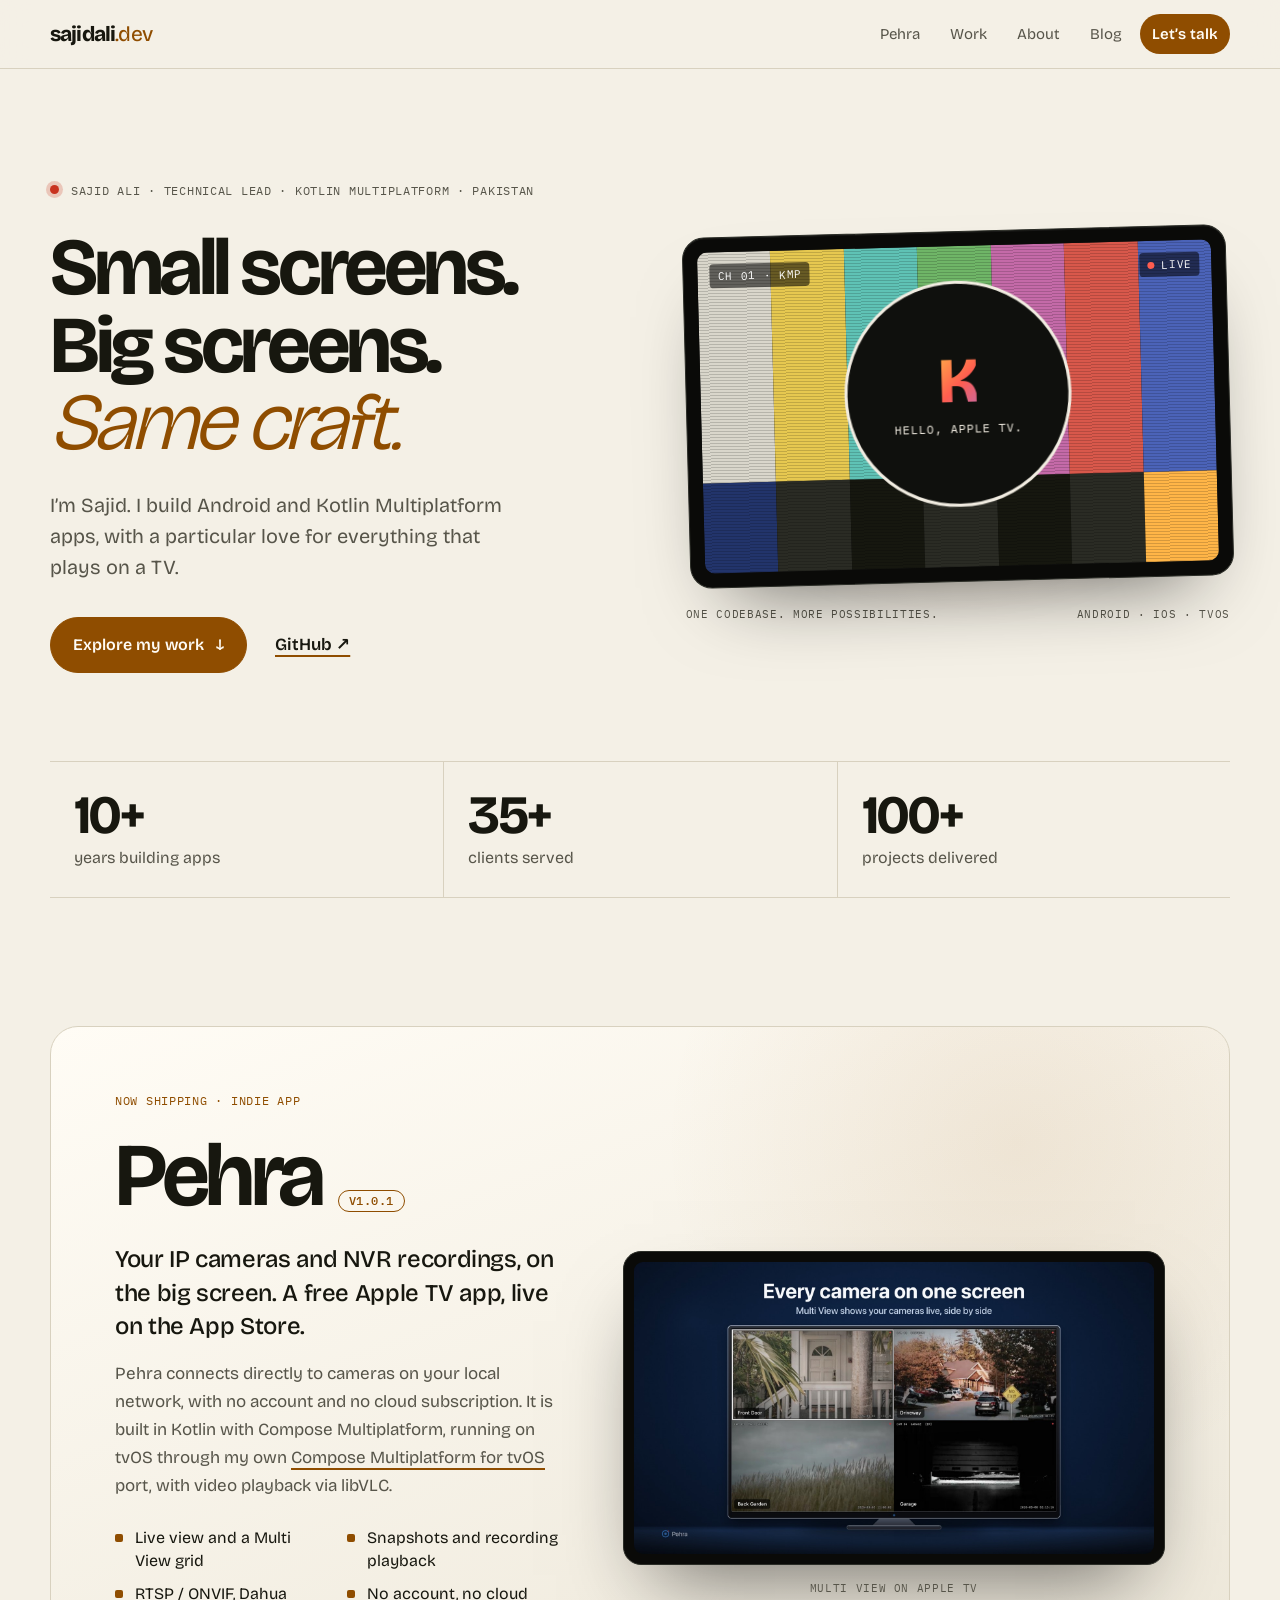
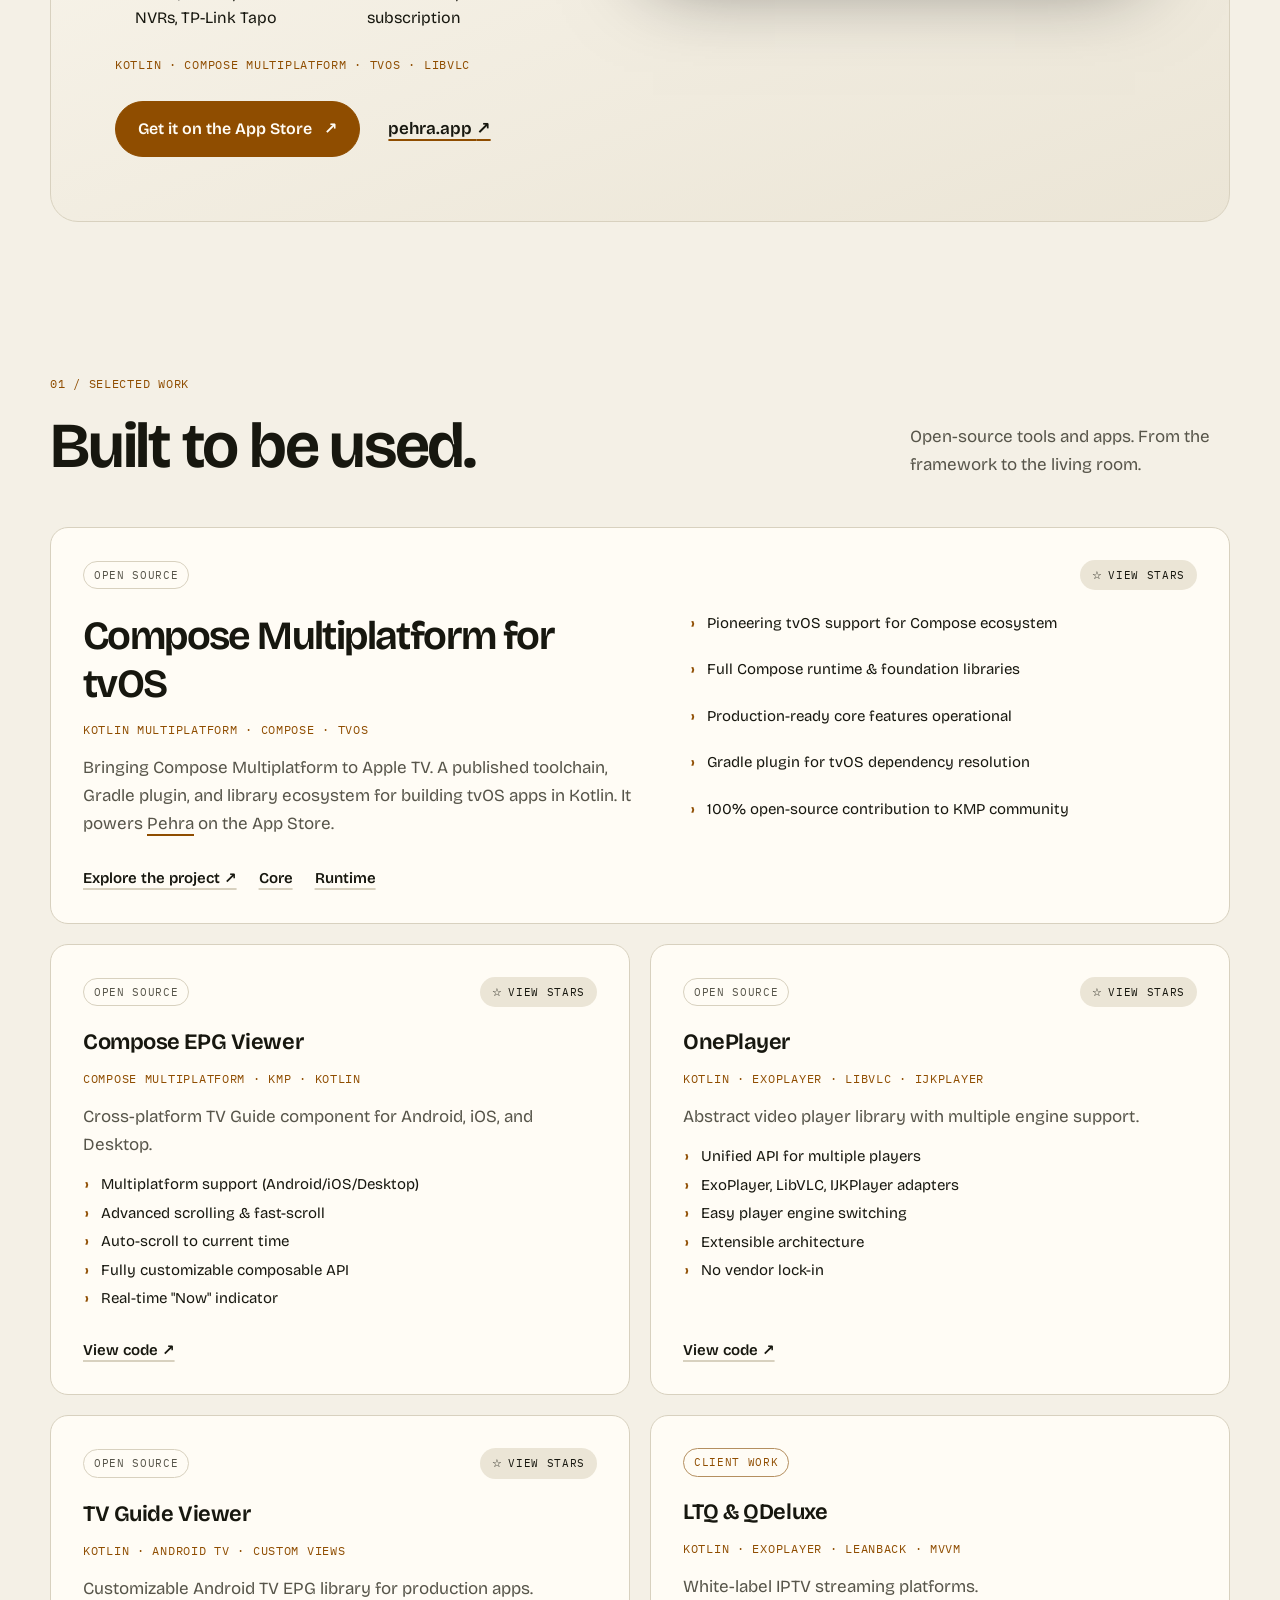
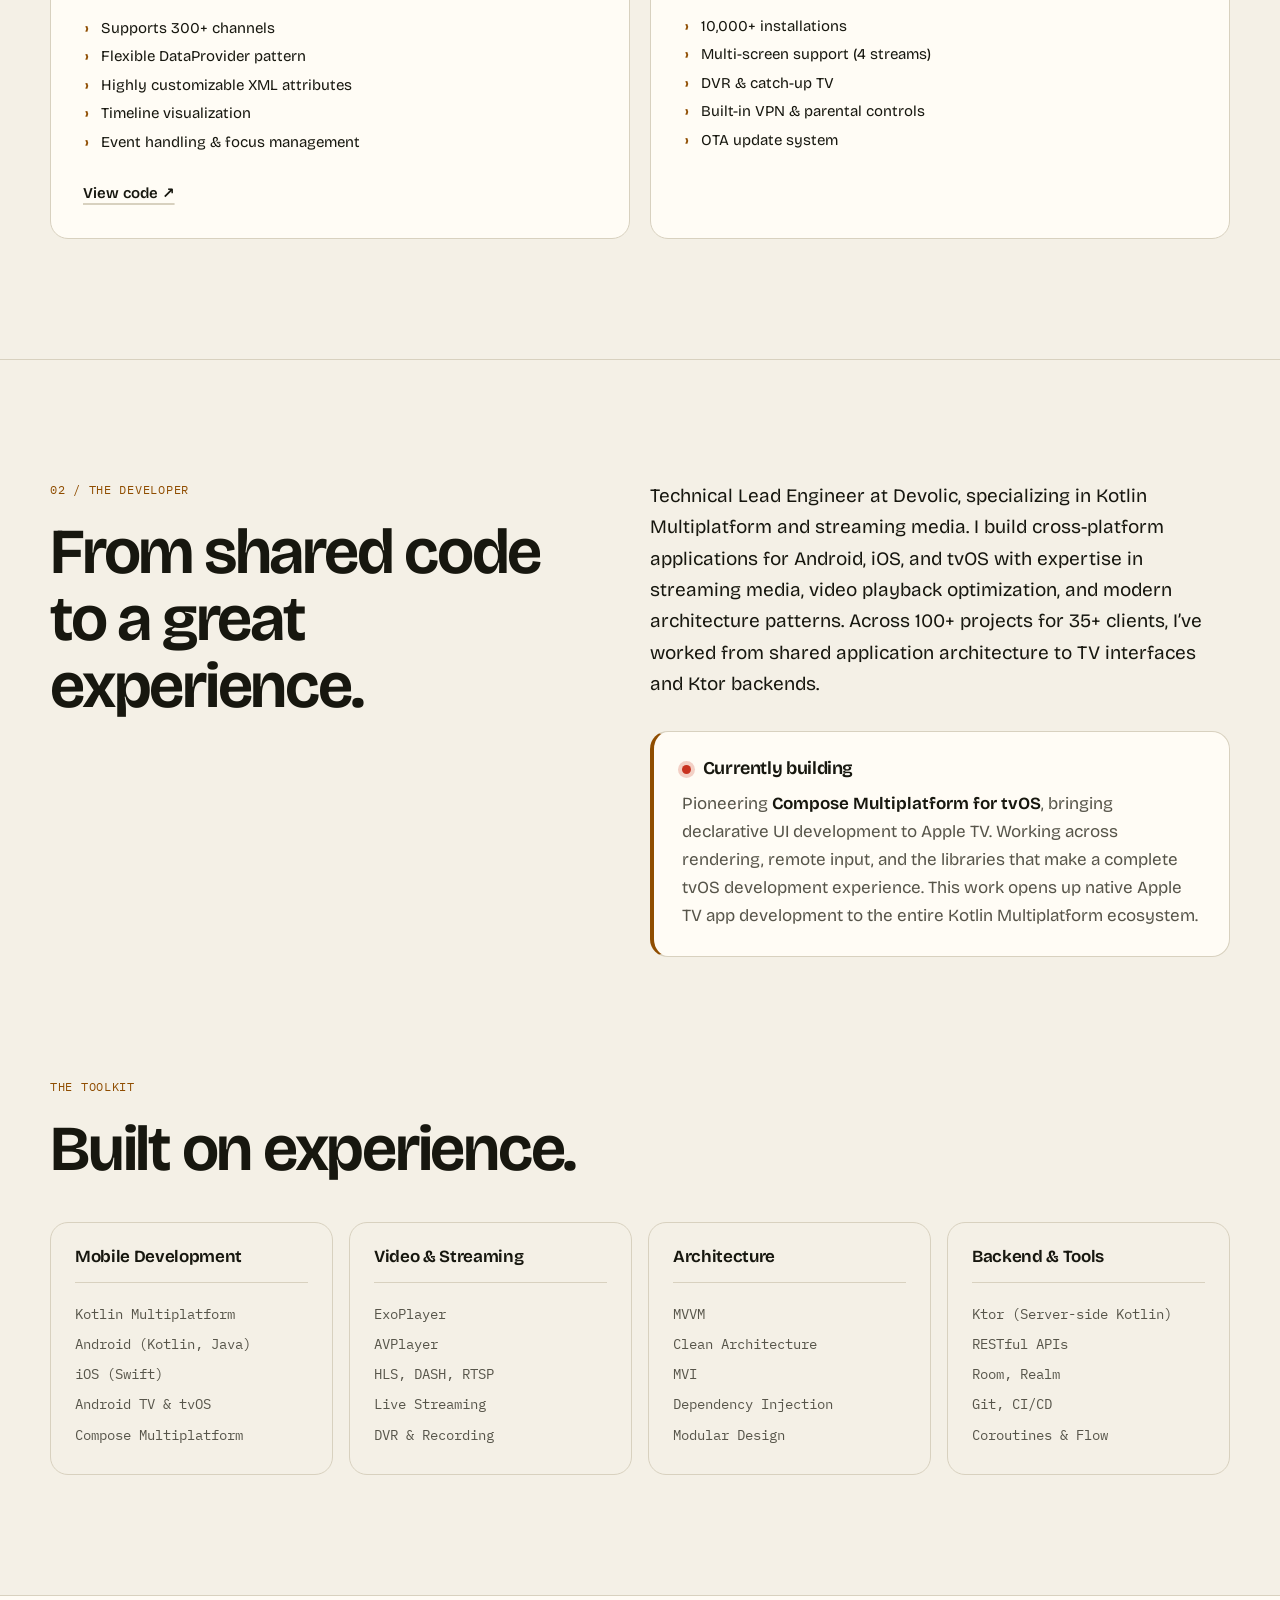
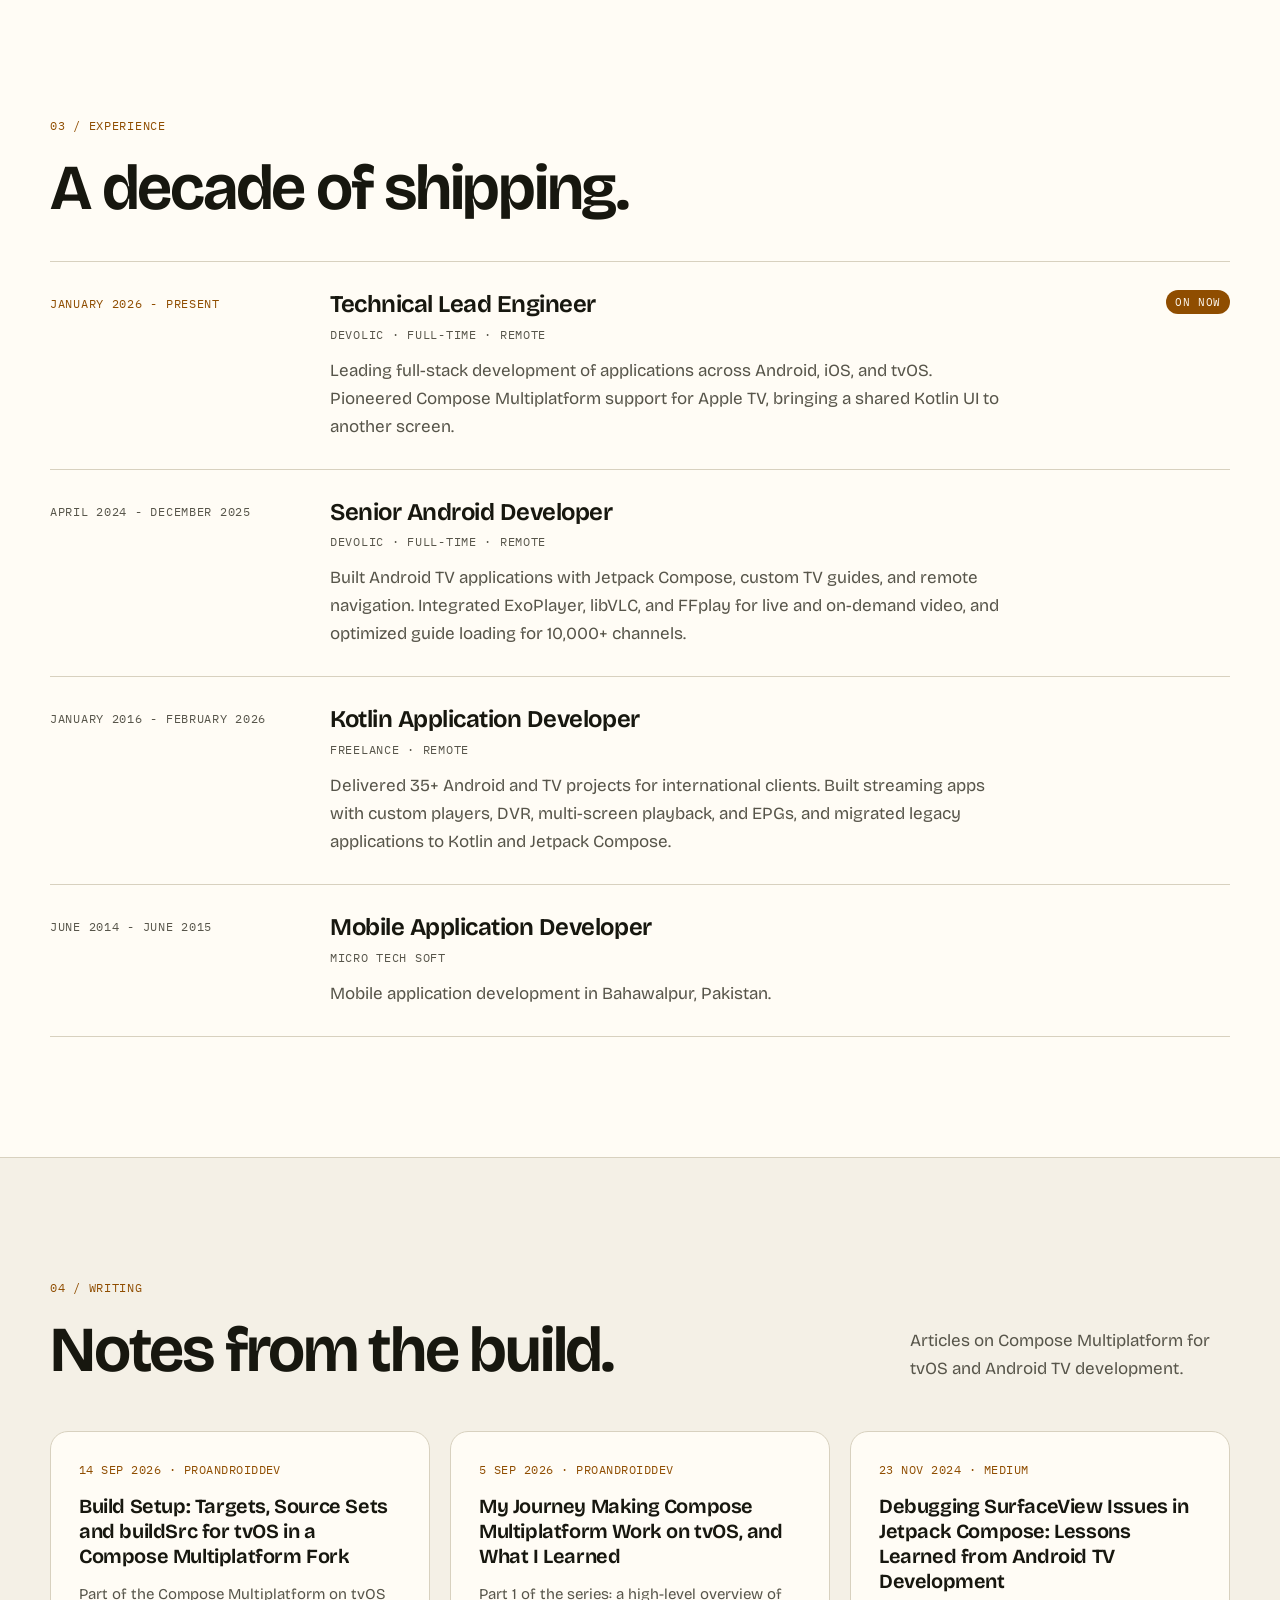
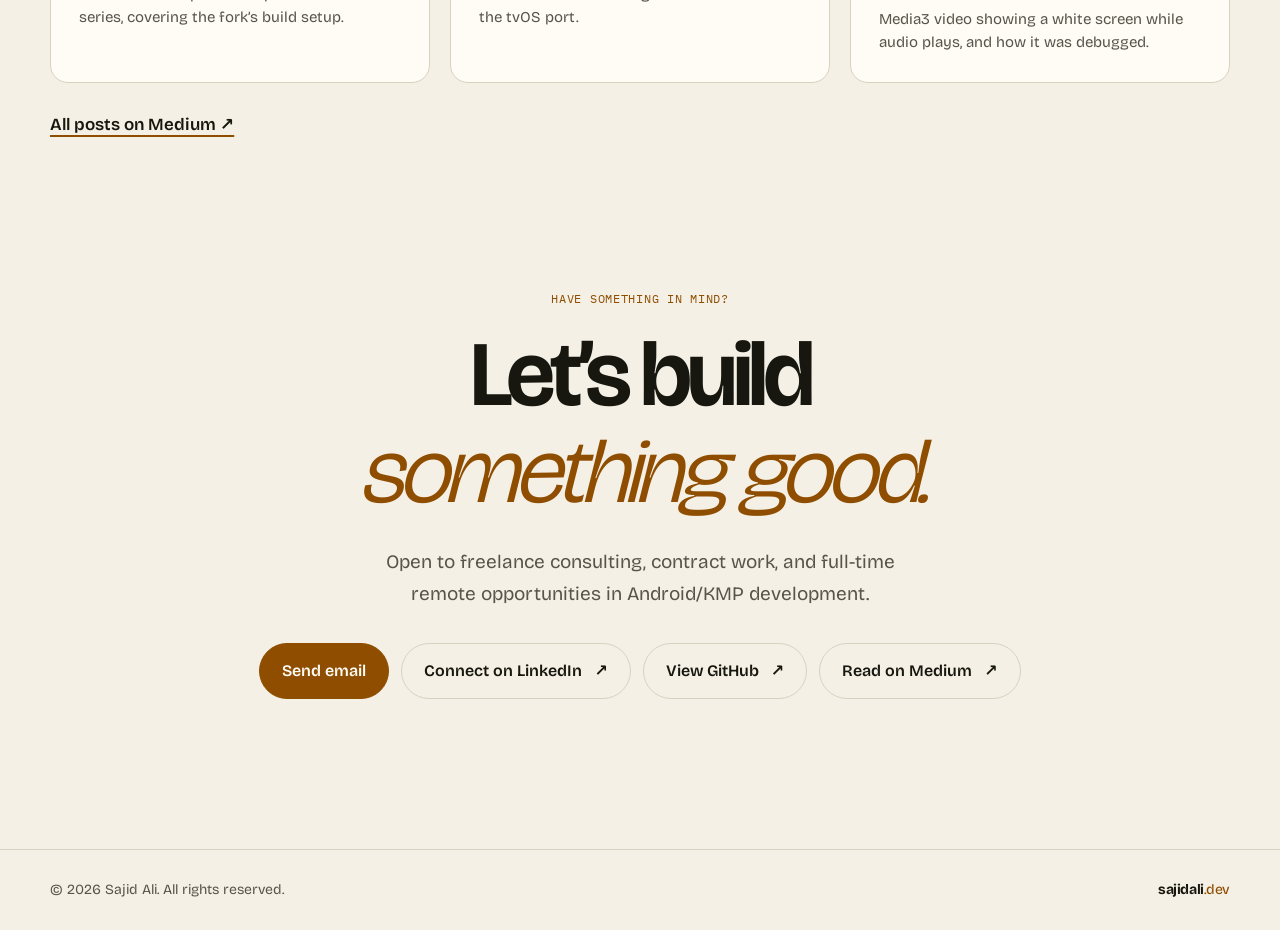
==== commit 4904659f: "feat: SEO metadata, Medium writing section, OG card, robots/sitemap/404 - Title/OG/Twitter aligned t" ====
--- a/index.html
+++ b/index.html
@@ -21,56 +21,90 @@
     <!-- Open Graph / Social Media -->
     <meta property="og:type" content="website">
     <meta property="og:url" content="https://sajidali.dev/">
-    <meta property="og:title" content="Sajid Ali - Technical Lead & Kotlin Multiplatform Engineer">
+    <meta property="og:title" content="Sajid Ali, Kotlin Multiplatform &amp; Android TV Engineer">
     <meta property="og:description" content="Technical Lead Engineer building Kotlin Multiplatform apps for Android, iOS, and tvOS. Creator of Compose Multiplatform for tvOS and Pehra, a camera viewer for Apple TV.">
     <meta property="og:site_name" content="Sajid Ali Portfolio">
-    <meta property="og:image" content="https://sajidali.dev/pehra/multiview-grid.jpg">
-    <meta property="og:image:width" content="1600">
-    <meta property="og:image:height" content="900">
-    <meta property="og:image:alt" content="Pehra on Apple TV showing a Multi View grid of live cameras">
+    <meta property="og:image" content="https://sajidali.dev/assets/og-card.png">
+    <meta property="og:image:type" content="image/png">
+    <meta property="og:image:width" content="1200">
+    <meta property="og:image:height" content="630">
+    <meta property="og:image:alt" content="Sajid Ali, Kotlin Multiplatform and Android TV Engineer, sajidali.dev">
 
     <!-- Twitter Card -->
     <meta name="twitter:card" content="summary_large_image">
     <meta name="twitter:url" content="https://sajidali.dev/">
-    <meta name="twitter:title" content="Sajid Ali - Technical Lead & Kotlin Multiplatform Engineer">
+    <meta name="twitter:title" content="Sajid Ali, Kotlin Multiplatform &amp; Android TV Engineer">
     <meta name="twitter:description" content="Technical Lead Engineer building Kotlin Multiplatform apps for Android, iOS, and tvOS. Creator of Compose Multiplatform for tvOS and Pehra, a camera viewer for Apple TV.">
-    <meta name="twitter:image" content="https://sajidali.dev/pehra/multiview-grid.jpg">
+    <meta name="twitter:image" content="https://sajidali.dev/assets/og-card.png">
+    <meta name="twitter:image:alt" content="Sajid Ali, Kotlin Multiplatform and Android TV Engineer, sajidali.dev">
 
     <!-- Favicon -->
     <link rel="icon" href="data:image/svg+xml,<svg xmlns='http://www.w3.org/2000/svg' viewBox='0 0 100 100'><rect width='100' height='100' rx='18' fill='%230f100d'/><text x='50' y='52' font-family='Arial,sans-serif' font-size='46' font-weight='bold' fill='%23ffb547' text-anchor='middle' dominant-baseline='central'>SA</text></svg>">
 
-    <title>Sajid Ali | Android, Kotlin & TV</title>
+    <title>Sajid Ali, Kotlin Multiplatform &amp; Android TV Engineer</title>
 
     <!-- Structured Data -->
     <script type="application/ld+json">
     {
         "@context": "https://schema.org",
-        "@type": "Person",
-        "name": "Sajid Ali",
-        "jobTitle": "Technical Lead Engineer",
-        "url": "https://sajidali.dev",
-        "sameAs": [
-            "https://github.com/sajidalidev",
-            "https://linkedin.com/in/sajidalidev"
-        ],
-        "email": "sajid@sajidali.dev",
-        "worksFor": {
-            "@type": "Organization",
-            "name": "Devolic"
-        },
-        "alumniOf": {
-            "@type": "Organization",
-            "name": "Islamia University Bahawalpur"
-        },
-        "knowsAbout": [
-            "Kotlin Multiplatform",
-            "Android Development",
-            "iOS Development",
-            "tvOS Development",
-            "Compose Multiplatform",
-            "ExoPlayer",
-            "Video Streaming",
-            "IPTV"
+        "@graph": [
+            {
+                "@type": "Person",
+                "@id": "https://sajidali.dev/#person",
+                "name": "Sajid Ali",
+                "jobTitle": "Technical Lead Engineer",
+                "url": "https://sajidali.dev/",
+                "image": "https://sajidali.dev/assets/og-card.png",
+                "sameAs": [
+                    "https://github.com/sajidalidev",
+                    "https://linkedin.com/in/sajidalidev",
+                    "https://sajidalidev.medium.com/"
+                ],
+                "email": "sajid@sajidali.dev",
+                "worksFor": {
+                    "@type": "Organization",
+                    "name": "Devolic"
+                },
+                "alumniOf": {
+                    "@type": "Organization",
+                    "name": "Islamia University Bahawalpur"
+                },
+                "knowsAbout": [
+                    "Kotlin Multiplatform",
+                    "Android Development",
+                    "iOS Development",
+                    "tvOS Development",
+                    "Compose Multiplatform",
+                    "ExoPlayer",
+                    "Video Streaming",
+                    "IPTV"
+                ]
+            },
+            {
+                "@type": "WebSite",
+                "@id": "https://sajidali.dev/#website",
+                "url": "https://sajidali.dev/",
+                "name": "Sajid Ali",
+                "inLanguage": "en",
+                "author": { "@id": "https://sajidali.dev/#person" },
+                "publisher": { "@id": "https://sajidali.dev/#person" }
+            },
+            {
+                "@type": "SoftwareApplication",
+                "@id": "https://pehra.app/#app",
+                "name": "Pehra",
+                "description": "View IP cameras and NVR recordings on Apple TV, with no account and no cloud subscription.",
+                "operatingSystem": "tvOS",
+                "applicationCategory": "UtilitiesApplication",
+                "url": "https://pehra.app/",
+                "sameAs": "https://apps.apple.com/us/app/pehra/id6808605595",
+                "offers": {
+                    "@type": "Offer",
+                    "price": "0",
+                    "priceCurrency": "USD"
+                },
+                "author": { "@id": "https://sajidali.dev/#person" }
+            }
         ]
     }
     </script>
@@ -90,6 +124,7 @@
                 <li><a href="#pehra">Pehra</a></li>
                 <li><a href="#work">Work</a></li>
                 <li><a href="#about">About</a></li>
+                <li><a href="https://sajidalidev.medium.com/" target="_blank" rel="me noopener">Blog</a></li>
                 <li><a class="nav-cta" href="#contact">Let’s talk</a></li>
             </ul>
         </nav>
@@ -98,12 +133,12 @@
     <main id="main">
         <section class="hero container" id="top" aria-labelledby="hero-title">
             <div class="hero-copy">
-                <p class="kicker"><span class="on-air" aria-hidden="true"></span>Technical Lead · Kotlin Multiplatform · Pakistan</p>
+                <p class="kicker"><span class="on-air" aria-hidden="true"></span>Sajid Ali · Technical Lead · Kotlin Multiplatform · Pakistan</p>
                 <h1 id="hero-title">Small screens.<br>Big screens.<br><em>Same craft.</em></h1>
                 <p class="hero-intro">I’m Sajid. I build Android and Kotlin Multiplatform apps, with a particular love for everything that plays on a TV.</p>
                 <div class="hero-actions">
                     <a class="button" href="#work">Explore my work <span aria-hidden="true">↓</span></a>
-                    <a class="text-link" href="https://github.com/sajidalidev">GitHub <span aria-hidden="true">↗</span></a>
+                    <a class="text-link" href="https://github.com/sajidalidev" rel="me">GitHub <span aria-hidden="true">↗</span></a>
                 </div>
             </div>
             <div class="hero-art" role="img" aria-label="Illustration of a television test card reading Hello, Apple TV, for Android, iOS and tvOS">
@@ -372,6 +407,33 @@
             </div>
         </section>
 
+        <section class="writing" id="writing" aria-labelledby="writing-title">
+            <div class="container">
+                <div class="section-heading">
+                    <div><p class="eyebrow">04 / Writing</p><h2 id="writing-title">Notes from the build.</h2></div>
+                    <p>Articles on Compose Multiplatform for tvOS and Android TV development.</p>
+                </div>
+                <div class="post-grid">
+                    <article class="post-card">
+                        <p class="post-meta"><time datetime="2026-09-14">14 Sep 2026</time> · ProAndroidDev</p>
+                        <h3><a href="https://proandroiddev.com/build-setup-targets-source-sets-and-buildsrc-for-tvos-in-a-compose-multiplatform-fork-4d9caafa30a8" target="_blank" rel="noopener">Build Setup: Targets, Source Sets and buildSrc for tvOS in a Compose Multiplatform Fork</a></h3>
+                        <p>Part of the Compose Multiplatform on tvOS series, covering the fork’s build setup.</p>
+                    </article>
+                    <article class="post-card">
+                        <p class="post-meta"><time datetime="2026-09-05">5 Sep 2026</time> · ProAndroidDev</p>
+                        <h3><a href="https://proandroiddev.com/my-journey-making-compose-multiplatform-work-on-tvos-and-what-i-learned-28744910489e" target="_blank" rel="noopener">My Journey Making Compose Multiplatform Work on tvOS, and What I Learned</a></h3>
+                        <p>Part 1 of the series: a high-level overview of the tvOS port.</p>
+                    </article>
+                    <article class="post-card">
+                        <p class="post-meta"><time datetime="2024-11-23">23 Nov 2024</time> · Medium</p>
+                        <h3><a href="https://sajidalidev.medium.com/debugging-surfaceview-issues-in-jetpack-compose-lessons-learned-from-android-tv-development-334264368967" target="_blank" rel="noopener">Debugging SurfaceView Issues in Jetpack Compose: Lessons Learned from Android TV Development</a></h3>
+                        <p>Media3 video showing a white screen while audio plays, and how it was debugged.</p>
+                    </article>
+                </div>
+                <p class="writing-more"><a class="text-link" href="https://sajidalidev.medium.com/" target="_blank" rel="me noopener">All posts on Medium <span aria-hidden="true">↗</span></a></p>
+            </div>
+        </section>
+
         <section class="contact" id="contact" aria-labelledby="contact-title">
             <div class="container contact-inner">
                 <p class="eyebrow">Have something in mind?</p>
@@ -379,8 +441,9 @@
                 <p>Open to freelance consulting, contract work, and full-time remote opportunities in Android/KMP development.</p>
                 <div class="contact-buttons">
                     <a class="button" href="mailto:sajid@sajidali.dev">Send email</a>
-                    <a class="button ghost" href="https://linkedin.com/in/sajidalidev" target="_blank" rel="noopener noreferrer">Connect on LinkedIn <span aria-hidden="true">↗</span></a>
-                    <a class="button ghost" href="https://github.com/sajidalidev" target="_blank" rel="noopener noreferrer">View GitHub <span aria-hidden="true">↗</span></a>
+                    <a class="button ghost" href="https://linkedin.com/in/sajidalidev" target="_blank" rel="me noopener noreferrer">Connect on LinkedIn <span aria-hidden="true">↗</span></a>
+                    <a class="button ghost" href="https://github.com/sajidalidev" target="_blank" rel="me noopener noreferrer">View GitHub <span aria-hidden="true">↗</span></a>
+                    <a class="button ghost" href="https://sajidalidev.medium.com/" target="_blank" rel="me noopener">Read on Medium <span aria-hidden="true">↗</span></a>
                 </div>
             </div>
         </section>
--- a/assets/portfolio.css
+++ b/assets/portfolio.css
@@ -231,6 +231,17 @@
 .company { color: var(--muted); margin: 6px 0 12px; font-size: 12px; }
 .guide-row div > p:last-child { max-width: 680px; color: var(--muted); }
 
+/* Writing */
+.writing { padding-block: clamp(72px, 10vw, 120px) 0; }
+.post-grid { display: grid; grid-template-columns: repeat(3, minmax(0, 1fr)); gap: 20px; }
+.post-card { display: flex; flex-direction: column; gap: 14px; padding: clamp(22px, 3vw, 28px); border-radius: var(--radius); background: var(--surface); border: 1px solid var(--line); transition: border-color .25s; }
+.post-card:hover, .post-card:focus-within { border-color: color-mix(in srgb, var(--accent) 55%, var(--line)); }
+.post-meta { font-family: var(--mono); font-size: 12px; letter-spacing: .04em; text-transform: uppercase; color: var(--accent); }
+.post-card h3 { font-size: 20px; line-height: 1.25; }
+.post-card h3 a:hover { color: var(--accent); }
+.post-card > p:last-child { color: var(--muted); font-size: 15px; line-height: 1.55; }
+.writing-more { margin-top: 28px; }
+
 /* Contact */
 .contact { padding-block: clamp(88px, 12vw, 150px); text-align: center; }
 .contact-inner { display: grid; justify-items: center; }
@@ -265,6 +276,7 @@
     .hero-art { max-width: 620px; }
     .spotlight-media { order: -1; }
     .skills-grid { grid-template-columns: repeat(2, minmax(0, 1fr)); }
+    .post-grid { grid-template-columns: 1fr; }
 }
 @media (max-width: 720px) {
     body { font-size: 16px; }
